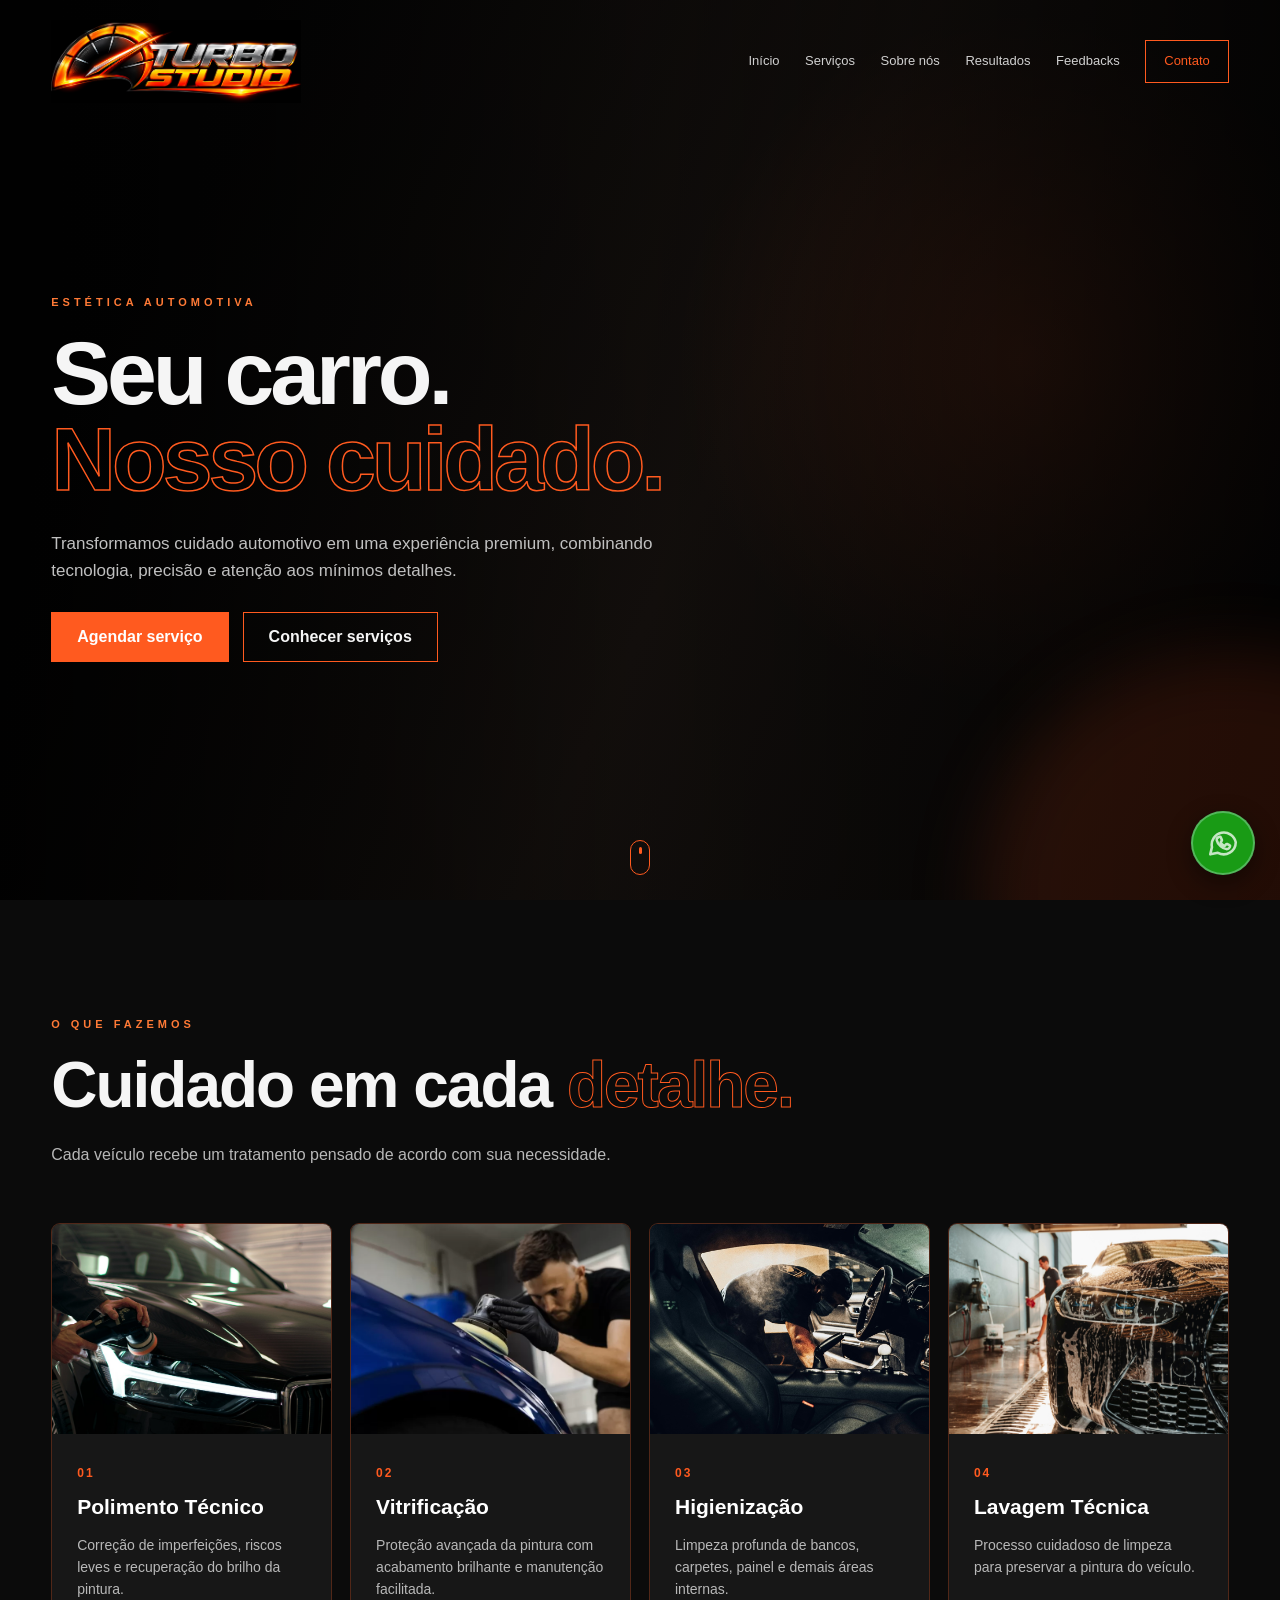
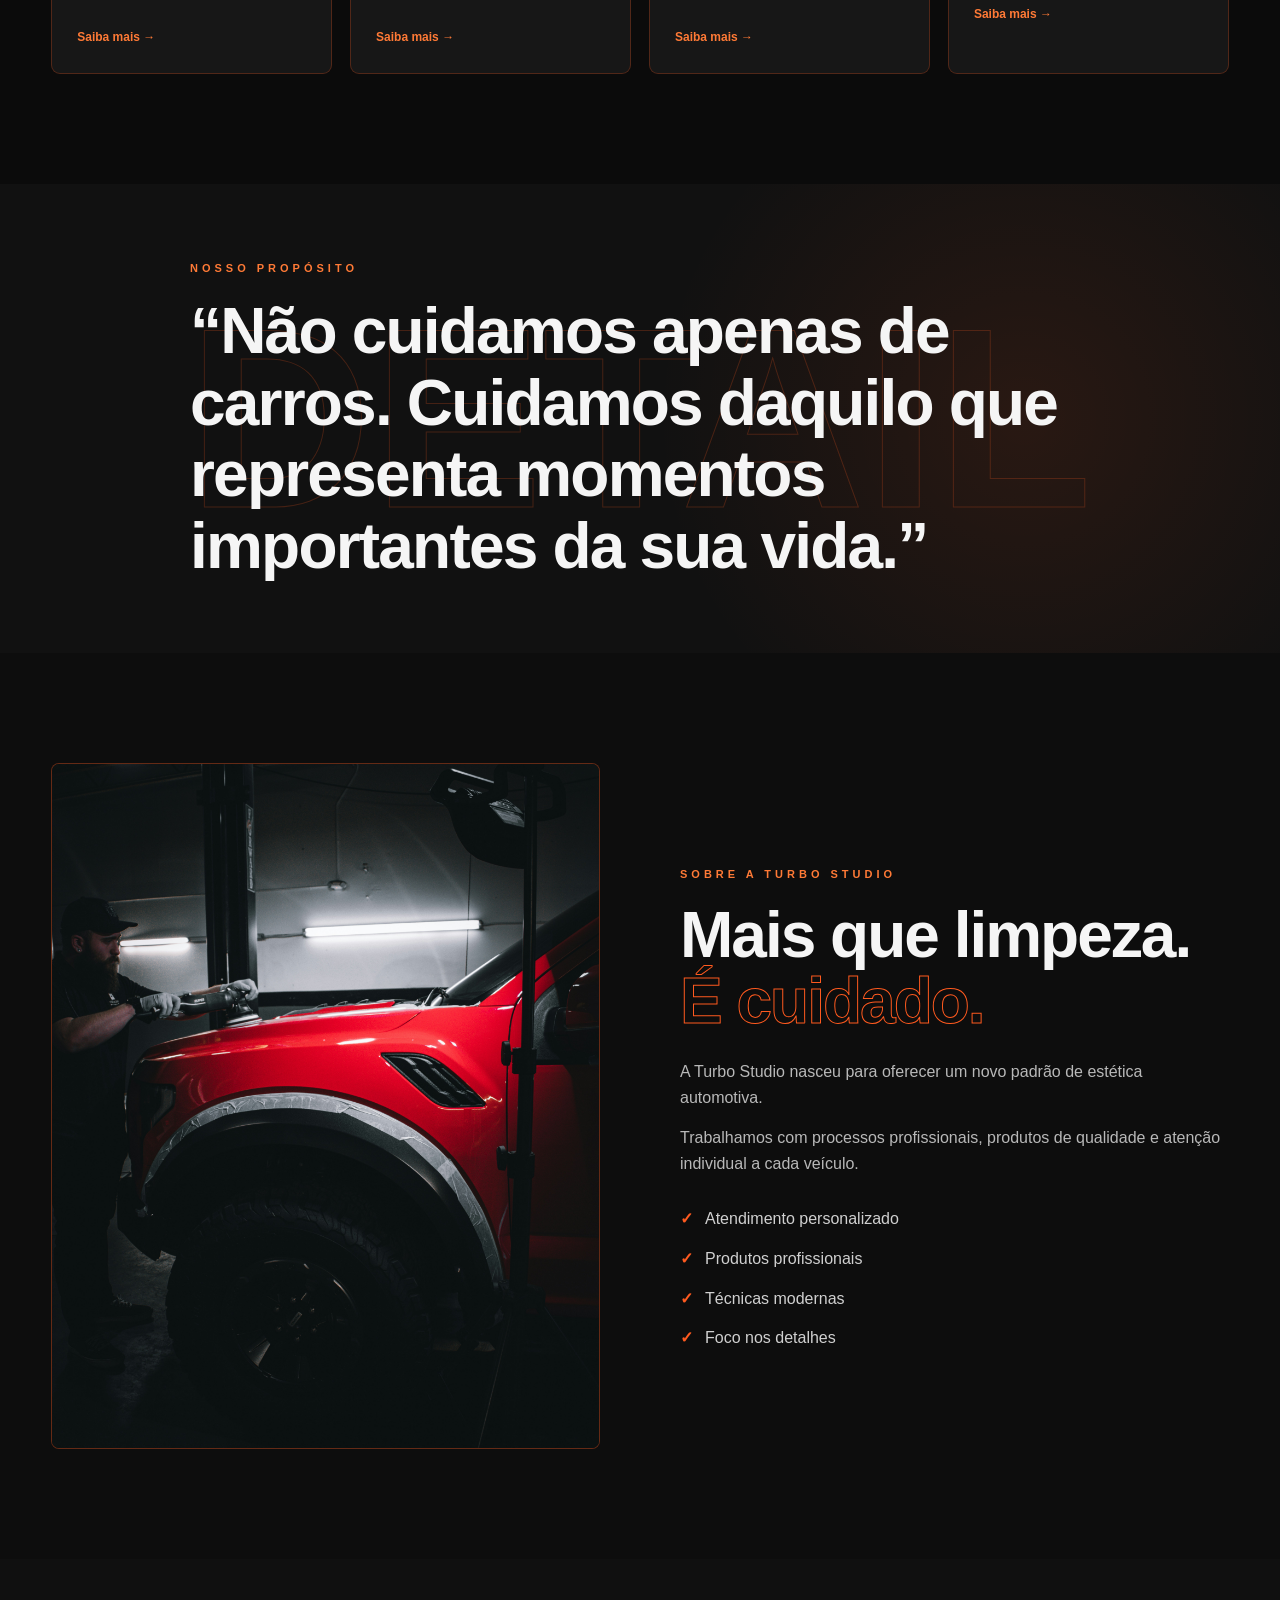
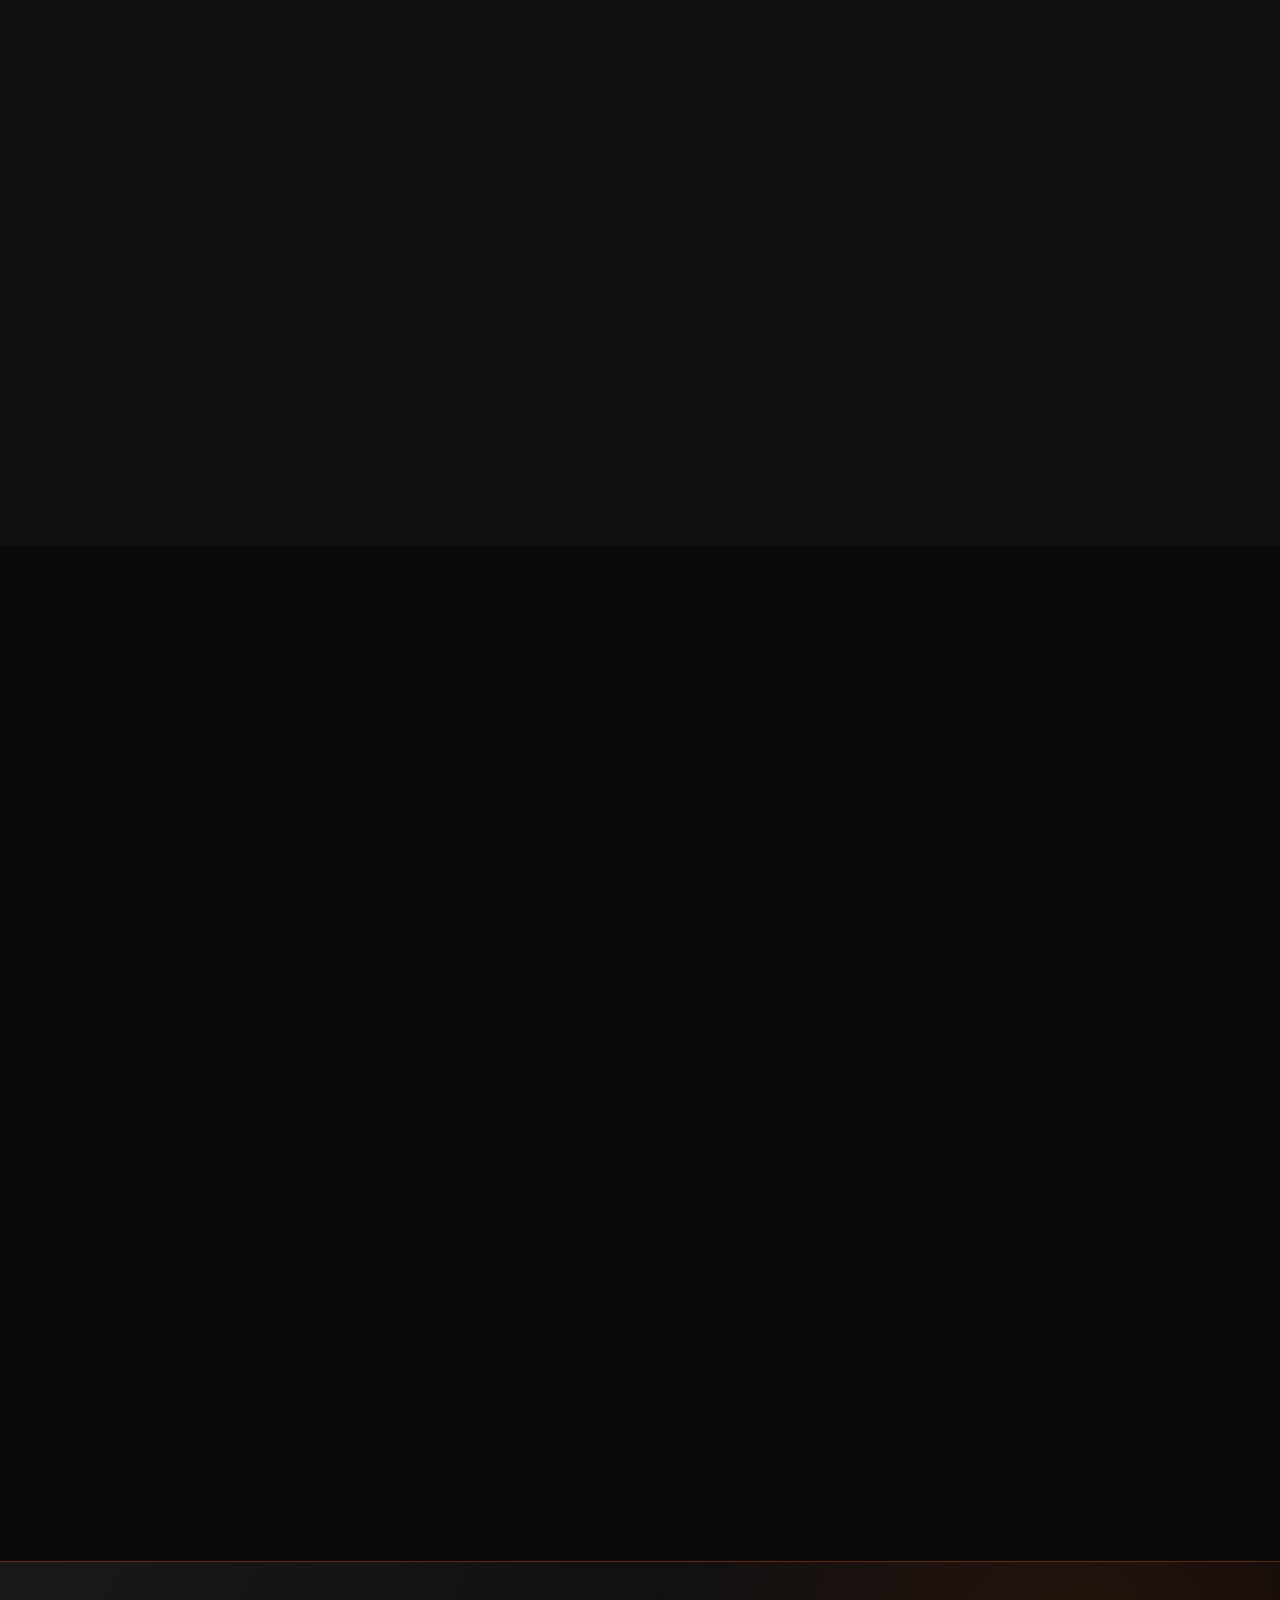
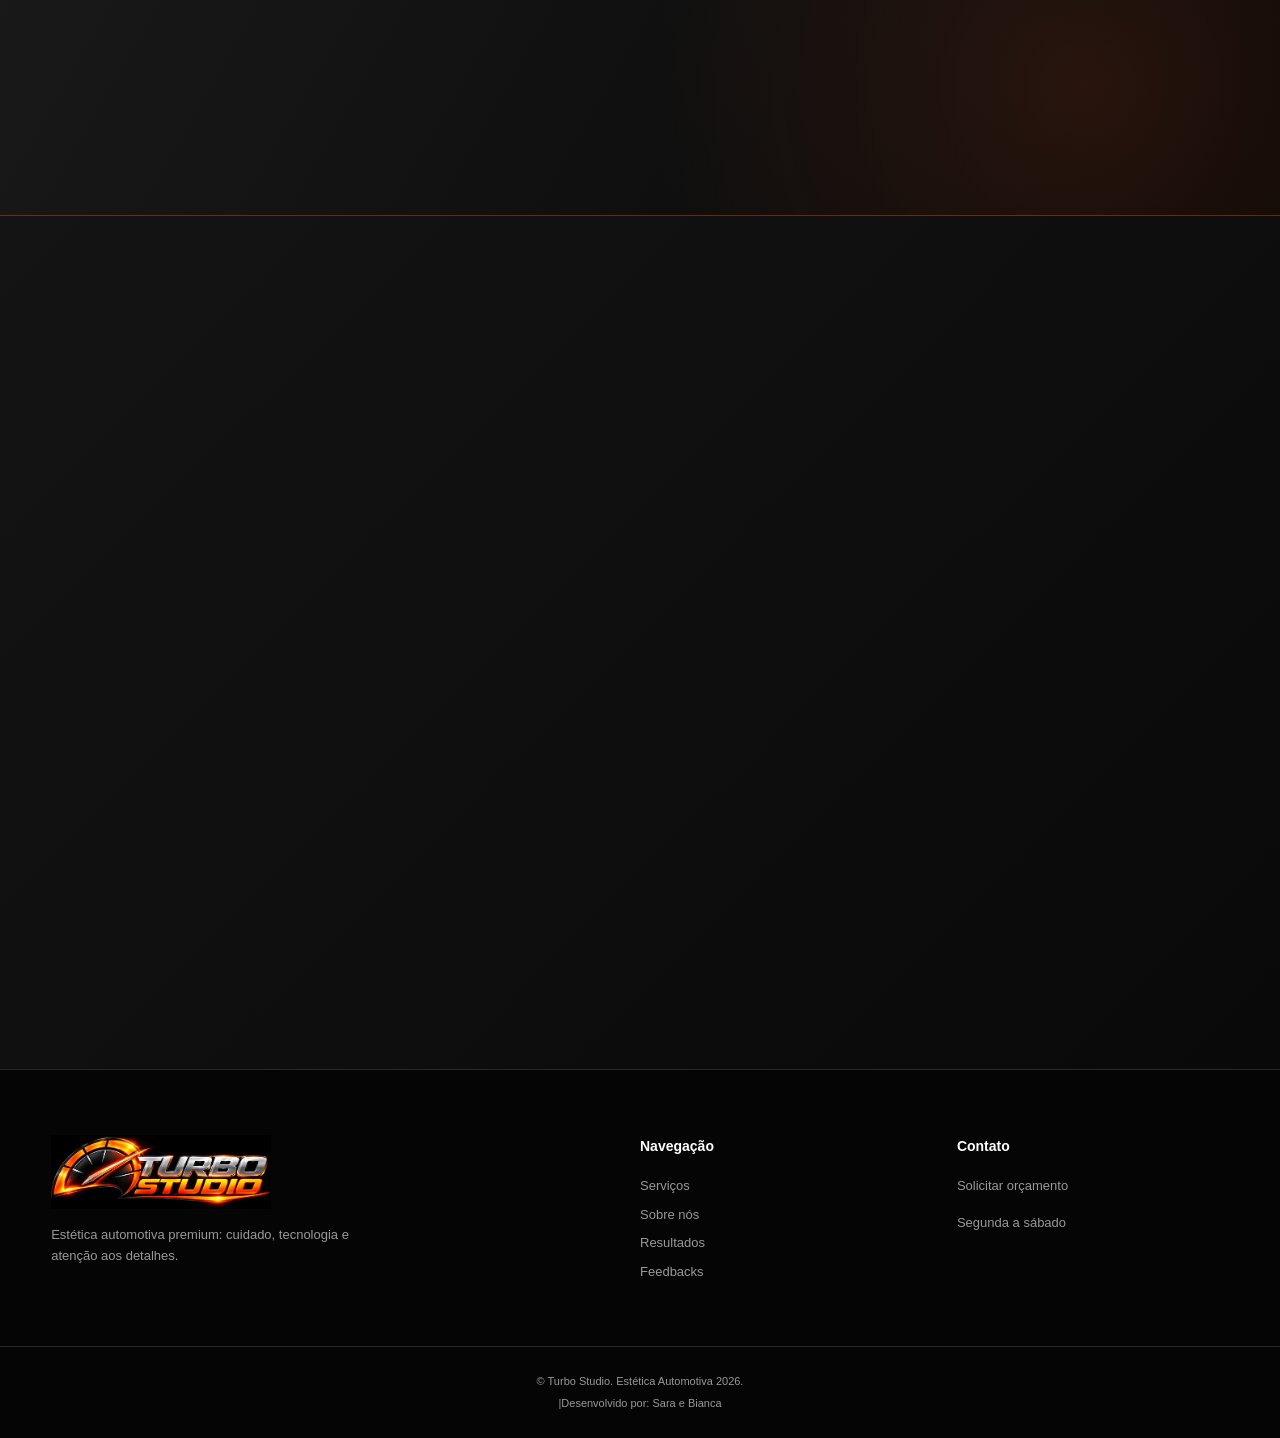
==== index.html @ 4b450a84 "Atualiza arquivo index.html" ====
<!DOCTYPE html>
<html lang="pt-BR">
<head>
  <meta charset="UTF-8">
  <meta name="viewport" content="width=device-width, initial-scale=1">
  <meta name="description" content="Turbo Studio - Estética Automotiva Premium. Cuidamos do seu carro com tecnologia, precisão e excelência.">
  <meta name="theme-color" content="#080808">
  <title>Turbo Studio</title>
  <link rel="stylesheet" href="style.css">
  <link rel="icon" type="image/png" href="imagens/icone-turbo-studio.png.png">
  <script src="script.js" defer></script>
</head>
<body>
  <a class="skip-link" href="#conteudo">Pular para o conteúdo principal</a>
  <header class="header" id="inicio">
    <div class="container nav-container">
      <a class="logo" href="#inicio" aria-label="Turbo Studio - Página inicial">
        <img src="imagens/logo-turbo-studio.png" alt="Turbo Studio - Estética Automotiva">
      </a>
      <button class="menu-toggle" id="menuToggle" type="button" 
      aria-label="Abrir menu" 
      aria-expanded="false" 
      aria-controls="mainNav">☰</button>
      <nav class="nav" id="mainNav" aria-label="Navegação principal">
        <a href="#inicio">Início</a><a href="#servicos">Serviços</a>
        <a href="#sobre">Sobre nós</a>
        <a href="#resultados">Resultados</a>
        <a href="#feedbacks">Feedbacks</a>
        <a href="#contato" class="nav-button">Contato</a>
      </nav>
    </div>
  </header>
  <main id="conteudo">
    <section class="hero" aria-labelledby="hero-title">
      <div class="hero-overlay"></div>
      <div class="container hero-content">
        <div class="hero-text reveal">
          <span class="eyebrow">ESTÉTICA AUTOMOTIVA</span>
          <h1 id="hero-title">Seu carro.<br><span>Nosso cuidado.</span></h1>
          <p>Transformamos cuidado automotivo em uma experiência premium, combinando tecnologia, precisão e atenção aos mínimos detalhes.</p>
          <div class="hero-buttons"><a class="btn btn-primary" href="#contato">Agendar serviço</a>
            <a class="btn btn-outline" href="#servicos">Conhecer serviços</a></div>
        </div>
      </div>
      <div class="scroll-indicator" aria-hidden="true"><span></span></div>
    </section>
    <section class="section" id="servicos" aria-labelledby="services-title">
      <div class="container">
        <div class="section-heading reveal"><span class="eyebrow">O QUE FAZEMOS</span>
            <h2 id="services-title">Cuidado em cada <span>detalhe.</span>
            </h2><p>Cada veículo recebe um tratamento pensado de acordo com sua necessidade.</p></div>
        <div class="services-grid">
          <article class="service-card reveal"><div class="service-image"><img src="imagens/polimento.jpg" alt="Serviço de polimento automotivo" loading="lazy"></div><div class="service-content"><span class="number">01</span><h3>Polimento Técnico</h3><p>Correção de imperfeições, riscos leves e recuperação do brilho da pintura.</p><a href="#contato" data-service="Polimento Técnico">Saiba mais →</a></div></article>
          <article class="service-card reveal"><div class="service-image"><img src="imagens/vitrificação.jpg" alt="Vitrificação da pintura automotiva" loading="lazy"></div><div class="service-content"><span class="number">02</span><h3>Vitrificação</h3><p>Proteção avançada da pintura com acabamento brilhante e manutenção facilitada.</p><a href="#contato" data-service="Vitrificação">Saiba mais →</a></div></article>
          <article class="service-card reveal"><div class="service-image"><img src="imagens/lavagem-externa.jpg" alt="Lavagem externa de veículo" loading="lazy"></div><div class="service-content"><span class="number">03</span><h3>Higienização</h3><p>Limpeza profunda de bancos, carpetes, painel e demais áreas internas.</p><a href="#contato" data-service="Higienização">Saiba mais →</a></div></article>
          <article class="service-card reveal"><div class="service-image"><img src="imagens/lavagem-interna.jpg" alt="Lavagem técnica automotiva" loading="lazy"></div><div class="service-content"><span class="number">04</span><h3>Lavagem Técnica</h3><p>Processo cuidadoso de limpeza para preservar a pintura do veículo.</p><a href="#contato" data-service="Lavagem Técnica">Saiba mais →</a></div></article>
        </div>
      </div>
    </section>
    <section class="quote-section"><div class="quote-background" aria-hidden="true">DETAIL</div>
        <div class="container quote-content reveal"><span class="eyebrow">NOSSO PROPÓSITO</span>
            <blockquote>“Não cuidamos apenas de carros. Cuidamos daquilo que representa momentos importantes da sua vida.”</blockquote></div>
        </section>
    <section class="section about" id="sobre" aria-labelledby="about-title">
      <div class="container about-grid">
        <div class="about-image reveal"><img src="imagens/sobre-nos.jpg" alt="Equipe e estrutura da Turbo Studio" loading="lazy"></div>
        <div class="about-content reveal"><span class="eyebrow">SOBRE A TURBO STUDIO</span>
            <h2 id="about-title">Mais que limpeza.<br><span>É cuidado.</span>
            </h2><p>A Turbo Studio nasceu para oferecer um novo padrão de estética automotiva.</p>
            <p>Trabalhamos com processos profissionais, produtos de qualidade e atenção individual a cada veículo.</p>
          <ul class="check-list"><li><span>✓</span>Atendimento personalizado</li>
            <li><span>✓</span>Produtos profissionais</li>
            <li><span>✓</span>Técnicas modernas</li>
            <li><span>✓</span>Foco nos detalhes</li></ul>
        </div>
      </div>
    </section>
    <section class="section resultados" id="resultados" aria-labelledby="resultados-title">
      <div class="container"><div class="section-heading reveal"><span class="eyebrow">RESULTADOS</span><h2 id="resultados-title">Antes <span>&amp; Depois</span></h2><p>Confira alguns resultados dos nossos serviços de estética automotiva.</p></div>
        <div class="galeria-resultados">
          <article class="resultado-card reveal"><div class="antes-depois"><figure><img src="imagens/motor-antes.jpg" alt="Motor antes da limpeza" loading="lazy"><figcaption>ANTES</figcaption></figure><figure><img src="imagens/motor-depois.jpg" alt="Motor depois da limpeza" loading="lazy">
            <figcaption>DEPOIS</figcaption></figure></div></article>
          <article class="resultado-card reveal"><div class="antes-depois"><figure><img src="imagens/antes-civic.jpg" alt="Veículo antes do serviço" loading="lazy"><figcaption>ANTES</figcaption></figure><figure><img src="imagens/depois-civic.jpg" alt="Veículo depois do serviço" loading="lazy">
            <figcaption>DEPOIS</figcaption></figure></div></article>
          <article class="resultado-card reveal"><div class="antes-depois"><figure><img src="imagens/pneu-antes.jpg" alt="Pneu antes da limpeza" loading="lazy"><figcaption>ANTES</figcaption></figure><figure><img src="imagens/pneu-depois.jpg" alt="Pneu depois da limpeza" loading="lazy">
            <figcaption>DEPOIS</figcaption></figure></div></article>
        </div>
      </div>
    </section>
    <section class="section testimonials" id="feedbacks" aria-labelledby="feedback-title">
      <div class="container"><div class="section-heading reveal"><span class="eyebrow">QUEM JÁ CONHECE</span>
        <h2 id="feedback-title">O que nossos <span>clientes dizem.</span>
    </h2><p>Experiências que mostram nosso cuidado em cada detalhe.</p></div>
        <div class="testimonial-grid">
          <article class="testimonial reveal"><div class="stars" aria-label="5 de 5 estrelas">★★★★★</div><p>“Meu carro parecia outro. O atendimento foi excelente e o resultado ficou muito acima do que eu esperava.”</p>
            <div class="client"><img class="client-photo" src="https://randomuser.me/api/portraits/men/32.jpg" alt="" loading="lazy"><div><strong>Rafael Martins</strong>
            <span>Cliente Turbo Studio</span></div></div></article>
          <article class="testimonial reveal"><div class="stars" aria-label="5 de 5 estrelas">★★★★★</div><p>“Fiz vitrificação e higienização. Desde o primeiro atendimento percebi o cuidado com meu carro.”</p>
            <div class="client"><img class="client-photo" src="https://randomuser.me/api/portraits/women/44.jpg" alt="" loading="lazy"><div><strong>Ana Carolina</strong><span>Cliente Turbo Studio</span></div>
        </div></article>
          <article class="testimonial reveal"><div class="stars" aria-label="5 de 5 estrelas">★★★★★</div><p>“Profissionais, pontuais e extremamente cuidadosos. Já virou meu lugar de confiança.”</p><div class="client"><img class="client-photo" src="https://randomuser.me/api/portraits/men/75.jpg" alt="" loading="lazy"><div><strong>Lucas Gomes</strong>
            <span>Cliente Turbo Studio</span>
        </div></div></article>
          <article class="testimonial reveal"><div class="stars" aria-label="5 de 5 estrelas">★★★★★</div><p>“Meu carro ficou impecável! A pintura ganhou muito mais brilho e o atendimento foi excelente. Recomendo demais!”</p><div class="client"><img class="client-photo" src="https://i.pravatar.cc/100?img=12" alt="" loading="lazy"><div><strong>Gabriel Oliveira</strong>
            <span>Cliente Turbo Studio</span>
        </div></div></article>
          <article class="testimonial reveal"><div class="stars" aria-label="5 de 5 estrelas">★★★★★</div><p>“Fiz a limpeza interna e fiquei impressionada com o resultado. O carro ficou muito cheiroso e com aparência de novo!”</p><div class="client"><img class="client-photo" src="https://i.pravatar.cc/100?img=47" alt="" loading="lazy"><div><strong>Mariana Costa</strong>
            <span>Cliente Turbo Studio</span></div></div></article>
          <article class="testimonial reveal"><div class="stars" aria-label="5 de 5 estrelas">★★★★★</div><p>“Serviço de qualidade, cuidado em cada detalhe e preço justo. Com certeza voltarei para fazer novas manutenções!”</p><div class="client"><img class="client-photo" src="https://i.pravatar.cc/100?img=13" alt="" loading="lazy"><div><strong>Pedro Henrique</strong>
            <span>Cliente Turbo Studio</span>
        </div></div></article>
        </div>
      </div>
    </section>
    <section class="cta"><div class="container cta-content reveal"><div>
        <span class="eyebrow">PRONTO PARA SER O PRÓXIMO?</span>
        <h2>Seu carro merece <span>esse cuidado.</span></h2>
    </div><a href="#contato" class="btn btn-primary">Solicitar orçamento</a></div></section>
    <section class="section contact" id="contato" aria-labelledby="contact-title">
      <div class="container contact-grid">
        <div class="contact-info reveal"><span class="eyebrow">FALE CONOSCO</span>
            <h2 id="contact-title">Vamos cuidar <span>do seu carro?</span>
            </h2><p>Preencha o formulário para solicitar um orçamento.</p>
          <div class="contact-item"><span aria-hidden="true">☎</span><div>
            <strong>Telefone</strong><p>(11) 99999-9999</p></div></div>
          <div class="contact-item"><span aria-hidden="true">✉</span><div>
            <strong>E-mail</strong>
            <p>suporte.turbostudio@gmail.com</p></div></div>
          <div class="contact-item"><span aria-hidden="true">⌖</span><div><strong>Atendimento</strong>
            <p>Segunda a sábado</p></div></div>
        </div>
        <form class="contact-form reveal" id="contactForm">
          <label for="name">Nome</label><input type="text" id="name" name="name" placeholder="Digite seu nome" autocomplete="name" required>
          <label for="email">E-mail</label><input type="email" id="email" name="email" placeholder="seu@email.com" autocomplete="email" required>
          <label for="service">Serviço desejado</label>
          <select id="service" name="service" required>
            <option value="">Selecione um serviço</option>
            <option>Polimento Técnico</option>
            <option>Vitrificação</option>
            <option>Higienização</option>
            <option>Lavagem Técnica</option>
            <option>Outro</option></select>
          <label for="message">Mensagem</label><textarea id="message" name="message" rows="4" placeholder="Conte um pouco sobre o que seu carro precisa..." required></textarea>
          <button class="btn btn-primary submit-btn" type="submit">Preparar solicitação</button>
       <p id="formMessage" role="status" aria-live="polite"></p>
        </form>
      </div>
    </section>
  </main>
  <footer class="footer"><div class="container footer-grid">
    <div><a class="logo footer-logo" href="#inicio">
    <img src="imagens/logo-turbo-studio.png" alt="Turbo Studio">
</a><p>Estética automotiva premium: cuidado, tecnologia e atenção aos detalhes.</p>
</div><div><h3>Navegação</h3><a href="#servicos">Serviços</a>
    <a href="#sobre">Sobre nós</a>
    <a href="#resultados">Resultados</a>
    <a href="#feedbacks">Feedbacks</a></div><div>
        <h3>Contato</h3>
        <a href="#contato">Solicitar orçamento</a>
        <p>Segunda a sábado</p></div>
    </div><div class="footer-bottom">
        <p>© <span id="currentYear">
        </span> Turbo Studio. Estética Automotiva 2026.</p>
    <p>|Desenvolvido por: Sara e Bianca</p>
    </div>
</footer>
  <button class="top-btn" id="topBtn" type="button" aria-label="Voltar ao topo">↑</button>
<!-- BOTÃO FLUTUANTE DO WHATSAPP -->
<a
  class="whatsapp-float"
  href="https://wa.me/5511999999999?text=Ol%C3%A1%21%20Gostaria%20de%20conhecer%20os%20servi%C3%A7os%20da%20Turbo%20Studio."
  target="_blank"
  rel="noopener noreferrer"
  aria-label="Conversar com a Turbo Studio pelo WhatsApp"
>
  <svg
    xmlns="http://www.w3.org/2000/svg"
    viewBox="0 0 24 24"
    width="34"
    height="34"
    fill="none"
    stroke="currentColor"
    stroke-width="1.8"
    stroke-linecap="round"
    stroke-linejoin="round"
    aria-hidden="true"
  >
    <path d="M21 11.5a8.5 8.5 0 0 1-12.6 7.4L3 20l1.2-5.1A8.5 8.5 0 1 1 21 11.5Z"/>
    <path d="M8.5 8.2c.3-.6.6-.6 1-.6h.4c.2 0 .4.1.5.4l.8 1.8c.1.3.1.5-.1.7l-.6.7c-.2.2-.2.4 0 .7.5.9 1.3 1.6 2.2 2 .3.2.5.1.7-.1l.8-.9c.2-.2.4-.3.7-.2l1.7.8c.3.1.4.3.4.5 0 .4-.2 1.2-.7 1.6-.5.5-1.2.8-2 .7-1.1-.1-2.5-.7-3.9-1.9-1.6-1.4-2.6-3.1-2.8-4.3-.2-.9.1-1.6.5-1.9Z"/>
  </svg>
  <span class="whatsapp-tooltip">
    Fale com a Turbo Studio
  </span>
</a>
</body>
</html>
---- style.css ----
/* =========================================================
   TURBO STUDIO — CSS COMPLETO
   Visual premium automotivo: preto, grafite e laranja
   Compatível com o index.html enviado
========================================================= */

:root {
    --turbo-orange: #FF5A1F;
    --turbo-orange-light: #FF7A36;
    --turbo-orange-dark: #D9430B;
    --turbo-black: #080808;
    --turbo-bg: #101010;
    --turbo-card: #171717;
    --turbo-card-light: #202020;
    --turbo-white: #F5F5F5;
    --turbo-gray: #B8B8B8;
    --turbo-border: rgba(255, 90, 31, .35);
    --turbo-glow: 0 0 24px rgba(255, 90, 31, .18);
}

/* RESET E BASE */
* {
    margin: 0;
    padding: 0;
    box-sizing: border-box;
}
html {
    scroll-behavior: smooth;
    scroll-padding-top: 90px;
}
body {
    font-family: Inter, Arial, Helvetica, sans-serif;
    background: var(--turbo-black);
    color: var(--turbo-white);
    line-height: 1.6;
    overflow-x: hidden;
}
body.large-text { font-size: 18px; }
a { color: inherit; text-decoration: none; }
img { max-width: 100%; }
button, input, select, textarea { font: inherit; }
button { cursor: pointer; }
::selection { background: var(--turbo-orange); color: #fff; }
:focus-visible {
    outline: 3px solid var(--turbo-orange-light);
    outline-offset: 4px;
}

/* ACESSIBILIDADE */
.skip-link {
    position: fixed;
    top: -100px;
    left: 20px;
    z-index: 9999;
    padding: 12px 20px;
    color: #fff;
    background: var(--turbo-orange);
    border-radius: 4px;
}
.skip-link:focus { top: 20px; }
.accessibility-bar {
    position: fixed;
    top: 8px;
    right: 8px;
    z-index: 9998;
    display: flex;
    gap: 5px;
    padding: 5px;
}
.accessibility-bar button {
    padding: 6px 10px;
    color: #fff;
    background: #151515;
    border: 1px solid var(--turbo-border);
    border-radius: 4px;
    font-size: 12px;
    transition: .3s ease;
}
.accessibility-bar button:hover,
.accessibility-bar button:focus {
    background: var(--turbo-orange);
    border-color: var(--turbo-orange);
}
body.high-contrast {
    background: #000;
    color: #fff;
}
body.high-contrast * { border-color: #fff !important; }
body.high-contrast .service-card,
body.high-contrast .testimonial,
body.high-contrast .contact-form {
    background: #000;
    color: #fff;
}
body.high-contrast .btn-primary {
    background: #fff;
    color: #000;
    border-color: #fff;
}
body.high-contrast .hero h1 span,
body.high-contrast .section-heading h2 span,
body.high-contrast .about-content h2 span,
body.high-contrast .cta h2 span,
body.high-contrast .contact-info h2 span {
    color: #fff;
    -webkit-text-stroke: 1px #fff;
}

/* ESTRUTURA GERAL */
.container {
    width: min(1180px, 92%);
    margin-inline: auto;
}
.section { padding: 110px 0; }
.eyebrow {
    display: inline-block;
    margin-bottom: 18px;
    color: var(--turbo-orange-light);
    font-size: 11px;
    font-weight: 800;
    letter-spacing: 4px;
    text-transform: uppercase;
}
.section-heading {
    max-width: 760px;
    margin-bottom: 55px;
}
.section-heading h2,
.about-content h2,
.contact-info h2 {
    margin-bottom: 24px;
    color: var(--turbo-white);
    font-size: clamp(2.35rem, 5vw, 4.8rem);
    line-height: 1.04;
    letter-spacing: -2px;
}
.section-heading h2 span,
.about-content h2 span,
.cta h2 span,
.contact-info h2 span {
    color: transparent;
    -webkit-text-stroke: 1px var(--turbo-orange);
}
.section-heading p,
.contact-info > p,
.about-content > p {
    color: var(--turbo-gray);
}
.about-content > p { margin-bottom: 15px; }

/* CABEÇALHO E LOGO */
.header {
    position: absolute;
    top: 0;
    left: 0;
    z-index: 100;
    width: 100%;
    padding: 24px 0;
}
.nav-container {
    display: flex;
    align-items: center;
    justify-content: space-between;
    gap: 30px;
}
.logo {
    display: flex;
    align-items: center;
    justify-content: flex-start;
    flex: 0 1 250px;
    width: 250px;
    min-width: 0;
    height: 75px;
    overflow: visible;
}
.logo img {
    display: block;
    width: 100%;
    max-width: 250px;
    height: auto;
    object-fit: contain;
}
.nav {
    display: flex;
    align-items: center;
    justify-content: flex-end;
    gap: clamp(14px, 2vw, 28px);
}
.nav a {
    color: #D0D0D0;
    font-size: 13px;
    white-space: nowrap;
    transition: color .3s ease, background .3s ease;
}
.nav a:hover,
.nav a:focus { color: var(--turbo-orange-light); }
.nav .nav-button {
    padding: 10px 18px;
    color: var(--turbo-orange) !important;
    border: 1px solid var(--turbo-orange);
}
.nav .nav-button:hover,
.nav .nav-button:focus {
    color: #fff !important;
    background: var(--turbo-orange);
    box-shadow: var(--turbo-glow);
}
.menu-toggle {
    display: none;
    color: var(--turbo-orange);
    background: transparent;
    border: 0;
    font-size: 30px;
    line-height: 1;
}

/* HERO / TELA INICIAL */
.hero {
    position: relative;
    display: flex;
    align-items: center;
    min-height: 100vh;
    padding: 140px 0 90px;
    overflow: hidden;
    background:
        radial-gradient(circle at 80% 40%, rgba(255, 90, 31, .15), transparent 30%),
        linear-gradient(115deg, #050505 15%, #17120F 55%, #080808 100%);
}
.hero::after {
    position: absolute;
    right: -200px;
    bottom: -250px;
    width: 500px;
    height: 500px;
    border-radius: 50%;
    background: rgba(255, 90, 31, .13);
    filter: blur(35px);
    content: "";
    pointer-events: none;
}
.hero-overlay {
    position: absolute;
    inset: 0;
    background: linear-gradient(90deg, rgba(0,0,0,.86), rgba(0,0,0,.22), rgba(0,0,0,.72));
    pointer-events: none;
}
.hero-content {
    position: relative;
    z-index: 2;
    display: grid;
    grid-template-columns: minmax(0, 1.3fr) minmax(280px, .7fr);
    align-items: center;
    gap: clamp(35px, 6vw, 75px);
}
.hero-text { min-width: 0; }
.hero h1 {
    max-width: 850px;
    font-size: clamp(3.2rem, 7vw, 6.8rem);
    line-height: .96;
    letter-spacing: -4px;
}
.hero h1 span {
    color: transparent;
    -webkit-text-stroke: 1.5px var(--turbo-orange);
}
.hero p {
    max-width: 620px;
    margin: 28px 0;
    color: #C0C0C0;
    font-size: 17px;
}
.hero-buttons {
    display: flex;
    flex-wrap: wrap;
    gap: 14px;
}
.btn {
    display: inline-flex;
    align-items: center;
    justify-content: center;
    min-height: 50px;
    padding: 0 25px;
    color: #fff;
    border: 1px solid var(--turbo-orange);
    font-weight: 700;
    text-align: center;
    transition: transform .3s ease, background .3s ease, color .3s ease, box-shadow .3s ease;
}
.btn:hover,
.btn:focus { transform: translateY(-3px); }
.btn-primary {
    color: #fff;
    background: var(--turbo-orange);
}
.btn-primary:hover,
.btn-primary:focus {
    color: #fff;
    background: var(--turbo-orange-light);
    border-color: var(--turbo-orange-light);
    box-shadow: 0 0 25px rgba(255, 90, 31, .3);
}
.btn-outline {
    color: var(--turbo-white);
    background: transparent;
}
.btn-outline:hover,
.btn-outline:focus {
    color: #fff;
    background: var(--turbo-orange);
    box-shadow: var(--turbo-glow);
}
.hero-card {
    display: flex;
    flex-direction: column;
    justify-content: flex-end;
    min-height: 330px;
    padding: 38px;
    border: 1px solid var(--turbo-border);
    background: linear-gradient(145deg, rgba(255,90,31,.12), rgba(20,20,20,.8));
    box-shadow: inset 0 0 35px rgba(255,90,31,.025);
    backdrop-filter: blur(15px);
    animation: floating 5s ease-in-out infinite;
}
.hero-card > span {
    color: var(--turbo-orange-light);
    font-size: 11px;
    font-weight: 800;
    letter-spacing: 3px;
}
.hero-card strong {
    margin-top: 10px;
    color: #fff;
    font-size: clamp(2.5rem, 4vw, 3.2rem);
    line-height: 1;
}
.hero-card strong small {
    display: block;
    margin-top: 10px;
    color: var(--turbo-orange-light);
    font-size: 14px;
    letter-spacing: 5px;
}
.hero-card-line {
    width: 70px;
    height: 2px;
    margin: 25px 0;
    background: var(--turbo-orange);
    box-shadow: 0 0 12px rgba(255,90,31,.5);
}
.hero-card p { margin: 0; color: #C0C0C0; }
.scroll-indicator {
    position: absolute;
    bottom: 25px;
    left: 50%;
    width: 20px;
    height: 35px;
    border: 1px solid var(--turbo-orange);
    border-radius: 20px;
    transform: translateX(-50%);
}
.scroll-indicator span {
    display: block;
    width: 3px;
    height: 7px;
    margin: 6px auto;
    background: var(--turbo-orange);
    border-radius: 3px;
    animation: scroll 1.5s infinite;
}

/* ANIMAÇÕES E ENTRADA */
@keyframes floating {
    0%, 100% { transform: translateY(0); }
    50% { transform: translateY(-12px); }
}
@keyframes reveal {
    from { opacity: 0; transform: translateY(28px); }
    to { opacity: 1; transform: translateY(0); }
}
@keyframes scroll {
    from { transform: translateY(0); opacity: 1; }
    to { transform: translateY(12px); opacity: 0; }
}
.reveal { opacity: 0; transform: translateY(28px); }
.reveal.active { animation: reveal .75s ease forwards; }

/* MARCAS (caso exista no HTML) */
.brands {
    padding: 30px 0;
    background: #101010;
    border-top: 1px solid #292929;
    border-bottom: 1px solid #292929;
}
.brands p {
    margin-bottom: 20px;
    color: var(--turbo-orange-light);
    font-size: 10px;
    letter-spacing: 3px;
    text-align: center;
}
.brand-list {
    display: flex;
    flex-wrap: wrap;
    justify-content: space-between;
    gap: 20px;
}
.brand-list span {
    color: #B5B5B5;
    font-weight: 800;
    letter-spacing: 2px;
}

/* SERVIÇOS */
#servicos { background: #0B0B0B; }
.services-grid {
    display: grid;
    grid-template-columns: repeat(4, minmax(0, 1fr));
    gap: 18px;
}
.service-card {
    position: relative;
    min-width: 0;
    padding: 0;
    overflow: hidden;
    background: var(--turbo-card);
    border: 1px solid rgba(255,90,31,.25);
    border-radius: 9px;
    transition: transform .35s ease, border-color .35s ease, box-shadow .35s ease;
}
.service-card:hover {
    transform: translateY(-8px);
    border-color: var(--turbo-orange);
    box-shadow: 0 15px 35px rgba(0,0,0,.25);
}
.service-image {
    height: 210px;
    overflow: hidden;
    background: #111;
}
.service-image img {
    display: block;
    width: 100%;
    height: 100%;
    object-fit: cover;
    transition: transform .5s ease;
}
.service-card:hover .service-image img { transform: scale(1.06); }
.service-content { padding: 25px; }
.service-content .number {
    color: var(--turbo-orange);
    font-size: 12px;
    font-weight: 800;
    letter-spacing: 2px;
}
.service-card h3 {
    margin: 10px 0 14px;
    color: #fff;
    font-size: 21px;
    line-height: 1.2;
}
.service-card p {
    margin-bottom: 22px;
    color: #B8B8B8;
    font-size: 14px;
}
.service-card a {
    color: var(--turbo-orange-light);
    font-size: 12px;
    font-weight: 800;
}
.service-card a:hover { color: #fff; }

/* FRASE DE IMPACTO */
.quote-section {
    position: relative;
    display: flex;
    align-items: center;
    min-height: 440px;
    overflow: hidden;
    color: var(--turbo-white);
    background:
        radial-gradient(circle at 80% 50%, rgba(255,90,31,.10), transparent 35%),
        #111;
}
.quote-background {
    position: absolute;
    left: 50%;
    color: transparent;
    font-size: clamp(7rem, 20vw, 18rem);
    font-weight: 900;
    line-height: 1;
    white-space: nowrap;
    -webkit-text-stroke: 1px rgba(255,90,31,.22);
    transform: translateX(-50%);
    pointer-events: none;
}
.quote-content {
    position: relative;
    z-index: 2;
    max-width: 900px;
    padding-block: 70px;
}
.quote-content .eyebrow { color: var(--turbo-orange-light); }
blockquote {
    color: #F5F5F5;
    font-size: clamp(2rem, 5vw, 4.3rem);
    font-weight: 750;
    line-height: 1.12;
    letter-spacing: -1.8px;
}

/* SOBRE */
.about { background: #0D0D0D; }
.about-grid {
    display: grid;
    grid-template-columns: minmax(0, 1fr) minmax(0, 1fr);
    align-items: center;
    gap: clamp(35px, 7vw, 80px);
}
.about-image {
    position: relative;
    width: 100%;
    aspect-ratio: 4 / 5;
    min-width: 0;
    overflow: hidden;
    display: flex;
    align-items: center;
    justify-content: center;
    background: #111;
    border: 1px solid var(--turbo-border);
    border-radius: 8px;
}
.about-image img {
    display: block;
    width: 100%;
    height: 100%;
    object-fit: cover;
    object-position: center;
}
.check-list {
    display: grid;
    gap: 14px;
    margin-top: 30px;
    list-style: none;
}
.check-list li {
    display: flex;
    gap: 12px;
    color: #D0D0D0;
}
.check-list span {
    color: var(--turbo-orange);
    font-weight: 900;
}

/* RESULTADOS: GALERIA ANTES E DEPOIS */
.resultados { background: #101010; }
.galeria-resultados {
    display: grid;
    grid-template-columns: repeat(3, minmax(0, 1fr));
    gap: 20px;
}
.resultado-card {
    min-width: 0;
    padding: 12px;
    background: #181818;
    border: 1px solid rgba(255,90,31,.3);
    border-radius: 10px;
    transition: border-color .3s ease, transform .3s ease;
}
.resultado-card:hover {
    transform: translateY(-5px);
    border-color: var(--turbo-orange);
}
.antes-depois {
    display: grid;
    grid-template-columns: repeat(2, minmax(0, 1fr));
    gap: 10px;
}
.antes-depois figure {
    position: relative;
    min-width: 0;
    overflow: hidden;
    border-radius: 6px;
    background: #0C0C0C;
}
.antes-depois img {
    display: block;
    width: 100%;
    aspect-ratio: 4 / 3;
    object-fit: cover;
}
.antes-depois figcaption {
    position: absolute;
    bottom: 8px;
    left: 8px;
    padding: 5px 9px;
    color: #fff;
    background: var(--turbo-orange);
    border-radius: 3px;
    font-size: 10px;
    font-weight: 900;
    letter-spacing: 1px;
}

/* FEEDBACKS */
.testimonials { background: #0A0A0A; }
.testimonial-grid {
    display: grid;
    grid-template-columns: repeat(3, minmax(0, 1fr));
    gap: 20px;
}
.testimonial {
    min-width: 0;
    padding: 30px;
    background: linear-gradient(145deg, #1A1A1A, #101010);
    border: 1px solid #303030;
    border-radius: 9px;
    transition: transform .35s ease, border-color .35s ease, box-shadow .35s ease;
}
.testimonial:hover {
    transform: translateY(-7px);
    border-color: var(--turbo-orange);
    box-shadow: 0 12px 30px rgba(255,90,31,.09);
}
.stars {
    margin-bottom: 20px;
    color: var(--turbo-orange);
    letter-spacing: 4px;
}
.testimonial > p {
    margin-bottom: 25px;
    color: #C0C0C0;
    font-size: 14px;
}
.client {
    display: flex;
    align-items: center;
    gap: 12px;
}
.client-photo,
.avatar {
    display: block;
    flex-shrink: 0;
    width: 48px;
    height: 48px;
    object-fit: cover;
    border: 2px solid #393939;
    border-radius: 50%;
    background: #222;
    transition: filter .3s ease, border-color .3s ease, transform .3s ease;
}
.testimonial:hover .client-photo {
    filter: grayscale(0%);
    border-color: var(--turbo-orange);
    transform: scale(1.04);
}
.client strong,
.client span { display: block; }
.client strong { color: #fff; font-size: 13px; }
.client span { color: #AAA; font-size: 11px; }

/* CHAMADA PARA AGENDAMENTO */
.cta {
    padding: 78px 0;
    background:
        radial-gradient(circle at 85% 50%, rgba(255,90,31,.12), transparent 40%),
        linear-gradient(120deg, #191919, #070707);
    border-top: 1px solid var(--turbo-border);
    border-bottom: 1px solid var(--turbo-border);
}
.cta-content {
    display: flex;
    align-items: center;
    justify-content: space-between;
    gap: 30px;
}
.cta h2 {
    color: #fff;
    font-size: clamp(2rem, 4vw, 4rem);
    line-height: 1.08;
    letter-spacing: -1.5px;
}

/* CONTATO */
.contact {
    color: #fff;
    background: linear-gradient(135deg, #141414, #090909);
}
.contact-grid {
    display: grid;
    grid-template-columns: minmax(0, .8fr) minmax(0, 1.2fr);
    align-items: start;
    gap: clamp(35px, 7vw, 80px);
}
.contact-info .eyebrow { color: var(--turbo-orange-light); }
.contact-item {
    display: flex;
    align-items: center;
    gap: 18px;
    margin-top: 24px;
}
.contact-item > span {
    display: grid;
    flex-shrink: 0;
    place-items: center;
    width: 46px;
    height: 46px;
    color: var(--turbo-orange);
    background: #181818;
    border: 1px solid var(--turbo-border);
    border-radius: 5px;
    transition: .3s ease;
}
.contact-item:hover > span {
    color: #fff;
    background: var(--turbo-orange);
}
.contact-item strong { color: #fff; }
.contact-item p { color: #BDBDBD; overflow-wrap: anywhere; }
.contact-form {
    display: grid;
    gap: 10px;
    padding: clamp(22px, 4vw, 40px);
    background: #171717;
    border: 1px solid #353535;
    border-radius: 12px;
    box-shadow: 0 15px 40px rgba(0,0,0,.25);
}
.contact-form label {
    margin-top: 8px;
    color: #F2F2F2;
    font-size: 13px;
    font-weight: 700;
}
.contact-form input,
.contact-form select,
.contact-form textarea {
    width: 100%;
    min-width: 0;
    padding: 13px 14px;
    color: #fff;
    background: #0C0C0C;
    border: 1px solid #393939;
    border-radius: 5px;
    outline: none;
}
.contact-form textarea { resize: vertical; }
.contact-form input::placeholder,
.contact-form textarea::placeholder { color: #888; }
.contact-form input:focus,
.contact-form select:focus,
.contact-form textarea:focus {
    border-color: var(--turbo-orange);
    box-shadow: 0 0 0 3px rgba(255,90,31,.15);
}
.contact-form select option { color: #fff; background: #171717; }
.contact-form .submit-btn { margin-top: 12px; }
.form-message {
    min-height: 25px;
    color: var(--turbo-orange-light);
    font-size: 12px;
    font-weight: 600;
}

/* RODAPÉ */
.footer {
    padding-top: 65px;
    background: #050505;
    border-top: 1px solid #292929;
}
.footer-grid {
    display: grid;
    grid-template-columns: 2fr 1fr 1fr;
    gap: 45px;
    padding-bottom: 55px;
}
.footer-logo { display: flex; width: 220px; height: auto; }
.footer-logo img { width: 100%; max-width: 220px; }
.footer p {
    max-width: 320px;
    margin-top: 16px;
    color: #999;
    font-size: 13px;
}
.footer h3 {
    margin-bottom: 18px;
    color: #fff;
    font-size: 14px;
}
.footer-grid > div > a:not(.logo) {
    display: block;
    margin: 8px 0;
    color: #999;
    font-size: 13px;
    transition: color .3s ease;
}
.footer-grid > div > a:not(.logo):hover { color: var(--turbo-orange); }
.footer-bottom {
    padding: 22px 15px;
    border-top: 1px solid #292929;
    text-align: center;
}
.footer-bottom p {
    max-width: none;
    margin: 4px auto;
    font-size: 11px;
}

/* BOTÃO VOLTAR AO TOPO */
.top-btn {
    position: fixed;
    right: 20px;
    bottom: 20px;
    z-index: 90;
    width: 45px;
    height: 45px;
    color: var(--turbo-orange);
    background: #151515;
    border: 1px solid var(--turbo-orange);
    border-radius: 5px;
    opacity: 0;
    pointer-events: none;
    transition: .3s ease;
}
.top-btn.show {
    opacity: 1;
    pointer-events: auto;
}
.top-btn:hover {
    color: #fff;
    background: var(--turbo-orange);
    box-shadow: var(--turbo-glow);
}
/* TABLETS E NOTEBOOKS MENORES */
@media (max-width: 1050px) {
    .nav { gap: 14px; }
    .nav a { font-size: 12px; }
    .logo { flex-basis: 210px; width: 210px; }
    .logo img { max-width: 210px; }
    .hero-content { gap: 35px; }
    .hero-card { padding: 28px; }
    .services-grid { grid-template-columns: repeat(2, minmax(0, 1fr)); }
    .testimonial-grid { grid-template-columns: repeat(2, minmax(0, 1fr)); }
}
@media (max-width: 800px) {
    .header { padding: 20px 0; }
    .nav-container { gap: 15px; }
    .menu-toggle { display: block; }
    .nav {
        position: absolute;
        top: calc(100% - 2px);
        left: 4%;
        display: none;
        flex-direction: column;
        align-items: stretch;
        gap: 4px;
        width: 92%;
        padding: 18px;
        background: #111;
        border: 1px solid var(--turbo-border);
        border-radius: 8px;
        box-shadow: 0 15px 35px rgba(0,0,0,.4);
    }
    .nav.open { display: flex; }
    .nav a { padding: 11px 12px; font-size: 14px; }
    .nav .nav-button { text-align: center; }
    .hero { min-height: 850px; padding-top: 150px; }
    .hero-content { grid-template-columns: 1fr; }
    .hero-card { display: none; }
    .hero h1 { font-size: clamp(3rem, 10vw, 5.5rem); letter-spacing: -2px; }
    .about-grid,
    .contact-grid { grid-template-columns: 1fr; }
    .about-image { max-height: 560px; aspect-ratio: 5 / 4; }
    .galeria-resultados { grid-template-columns: repeat(2, minmax(0, 1fr)); }
    .footer-grid { grid-template-columns: 1.5fr 1fr; }
}
@media (max-width: 600px) {
    html { scroll-padding-top: 70px; }
    .container { width: min(100% - 34px, 1180px); }
    .section { padding: 76px 0; }
    .header { padding: 16px 0; }
    .logo { flex: 0 1 190px; width: 190px; height: 58px; }
    .logo img { width: 100%; max-width: 190px; max-height: 58px; object-fit: contain; }
    .nav { top: calc(100% + 4px); }
    .hero {
        min-height: 760px;
        padding: 125px 0 80px;
    }
    .hero h1 { font-size: clamp(2.7rem, 12vw, 4.2rem); letter-spacing: -1.8px; }
    .hero p { margin: 23px 0; font-size: 15px; }
    .hero-buttons { align-items: stretch; flex-direction: column; max-width: 320px; }
    .btn { width: 100%; padding-inline: 16px; }
    .scroll-indicator { bottom: 20px; }
    .section-heading { margin-bottom: 35px; }
    .section-heading h2,
    .about-content h2,
    .contact-info h2 { font-size: clamp(2.25rem, 10vw, 3.3rem); letter-spacing: -1px; }
    .services-grid,
    .testimonial-grid,
    .galeria-resultados { grid-template-columns: 1fr; }
    .service-image { height: 225px; }
    .service-content { padding: 22px; }
    .quote-section { min-height: 380px; }
    .quote-background { font-size: 7rem; }
    blockquote { font-size: clamp(1.9rem, 8vw, 3rem); letter-spacing: -1px; }
    .about-image { aspect-ratio: 4 / 3; }
    .cta { padding: 60px 0; }
    .cta-content { align-items: flex-start; flex-direction: column; }
    .contact-form { padding: 22px; }
    .footer { padding-top: 50px; }
    .footer-grid { grid-template-columns: 1fr; gap: 28px; padding-bottom: 38px; }
    .footer-logo { width: 190px; }
    .whatsapp-float { right: 16px; bottom: 76px; width: 52px; height: 52px; }
    .top-btn { right: 18px; bottom: 138px; }
    .accessibility-bar {
        top: auto;
        right: 0;
        bottom: 0;
        left: 0;
        justify-content: center;
        width: 100%;
        background: #080808;
        border-top: 1px solid #333;
    }
}
@media (max-width: 380px) {
    .logo { flex-basis: 155px; width: 155px; }
    .hero h1 { font-size: 2.55rem; }
    .hero-buttons { max-width: none; }
    .service-content { padding: 18px; }
    .testimonial { padding: 22px; }
}
/* REDUÇÃO DE MOVIMENTO */
@media (prefers-reduced-motion: reduce) {
    html { scroll-behavior: auto; }
    *,
    *::before,
    *::after {
        animation-duration: .01ms !important;
        animation-iteration-count: 1 !important;
        transition-duration: .01ms !important;
        scroll-behavior: auto !important;
    }
}

/* WHATSAPP PREMIUM — TURBO STUDIO */

.whatsapp-float {
    position: fixed;
    right: 25px;
    bottom: 25px;
    z-index: 9999;

    width: 64px;
    height: 64px;
    border-radius: 50%;

    display: flex;
    align-items: center;
    justify-content: center;

    /* Verde mais fechado e sofisticado */
    background: #199b15;
    color: #D0F0E5;

    /* Borda verde suave, sem branco forte */
    border: 2px solid rgba(190, 235, 220, 0.35);
    box-shadow:
        0 0 0 0 rgba(15, 196, 24, 0.945),
        0 8px 25px rgba(0, 0, 0, 0.45);

    text-decoration: none;
    animation: whatsapp-pulse 2s infinite;
    transition:
        transform 0.3s ease,
        background 0.3s ease,
        box-shadow 0.3s ease;
}
/* Ícone interno menos branco */
.whatsapp-float svg {
    width: 34px;
    height: 34px;
    flex-shrink: 0;
    color: #fefffeda;
    opacity: 0.88;
}
/* Efeito ao passar o mouse */
.whatsapp-float:hover {
    background: #117D63;
    transform: scale(1.08);
    animation-play-state: paused;

    box-shadow:
        0 0 22px rgba(21, 155, 120, 0.4),
        0 10px 30px rgba(0, 0, 0, 0.5);
}
/* Mantém a pulsação */
@keyframes whatsapp-pulse {
    0% {
        box-shadow:
            0 0 0 0 rgba(21, 155, 120, 0.4),
            0 8px 25px rgba(0, 0, 0, 0.45);
    }
    70% {
        box-shadow:
            0 0 0 14px rgba(21, 155, 120, 0),
            0 8px 25px rgba(0, 0, 0, 0.45);
    }
    100% {
        box-shadow:
            0 0 0 0 rgba(21, 155, 120, 0),
            0 8px 25px rgba(0, 0, 0, 0.45);
    }
}
.whatsapp-float svg {
    width: 34px;
    height: 34px;
    flex-shrink: 0;
}
.whatsapp-float:hover {
    background: #1ebe5d;
    transform: scale(1.1);
    box-shadow:
        0 0 22px rgba(37, 211, 102, 0.55),
        0 10px 30px rgba(0, 0, 0, 0.5);
    animation-play-state: paused;
}
.whatsapp-float:active {
    transform: scale(0.94);
}
.whatsapp-float:focus-visible {
    outline: 3px solid #ff7133;
    outline-offset: 5px;
}
/* TEXTO AO PASSAR O MOUSE */
.whatsapp-tooltip {
    position: absolute;
    right: 76px;
    top: 50%;
    transform: translate(8px, -50%);
    width: max-content;
    max-width: 220px;

    padding: 10px 15px;
    background: #151515;
    color: #ffffff;
    border: 1px solid #ff7133;
    border-radius: 6px;

    font-family: Arial, sans-serif;
    font-size: 13px;
    font-weight: 600;
    opacity: 0;
    visibility: hidden;
    transition:
        opacity 0.3s ease,
        transform 0.3s ease,
        visibility 0.3s ease;

    pointer-events: none;
}
.whatsapp-float:hover .whatsapp-tooltip,
.whatsapp-float:focus-visible .whatsapp-tooltip {
    opacity: 1;
    visibility: visible;
    transform: translate(0, -50%);
}
/* PULSAÇÃO VERDE */
@keyframes whatsapp-pulse {
    0% {
        box-shadow:
            0 0 0 0 rgba(37, 211, 102, 0.55),
            0 8px 25px rgba(0, 0, 0, 0.45);
    }
    70% {
        box-shadow:
            0 0 0 16px rgba(37, 211, 102, 0),
            0 8px 25px rgba(0, 0, 0, 0.45);
    }
    100% {
        box-shadow:
            0 0 0 0 rgba(37, 211, 102, 0),
            0 8px 25px rgba(0, 0, 0, 0.45);
    }
}
/* AJUSTES PARA CELULARES */
@media (max-width: 700px) {
    .whatsapp-float {
        width: 58px;
        height: 58px;
        right: 18px;
        bottom: 75px;
    }

    .whatsapp-float svg {
        width: 31px;
        height: 31px;
    }
    .whatsapp-tooltip {
        display: none;
    }
}
/* ACESSIBILIDADE */
@media (prefers-reduced-motion: reduce) {
    .whatsapp-float {
        animation: none;
        transition: none;
    }
}
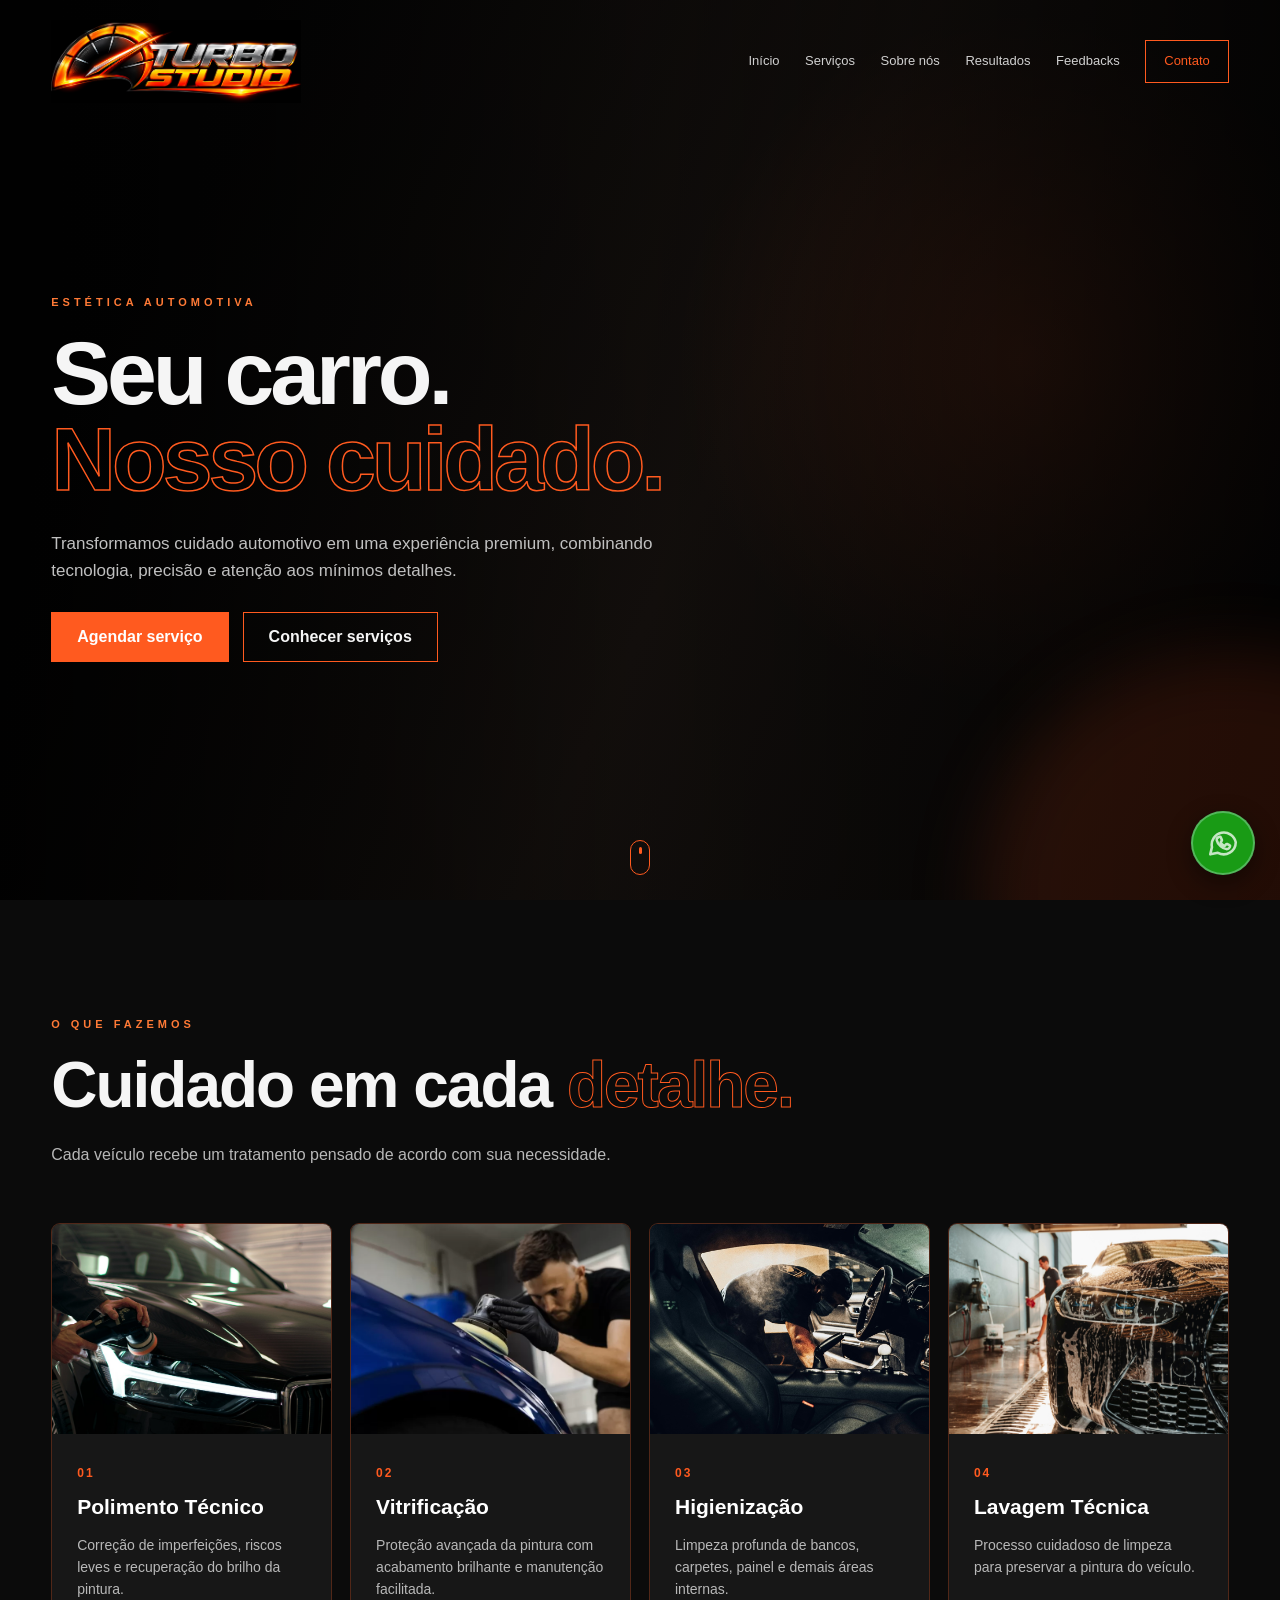
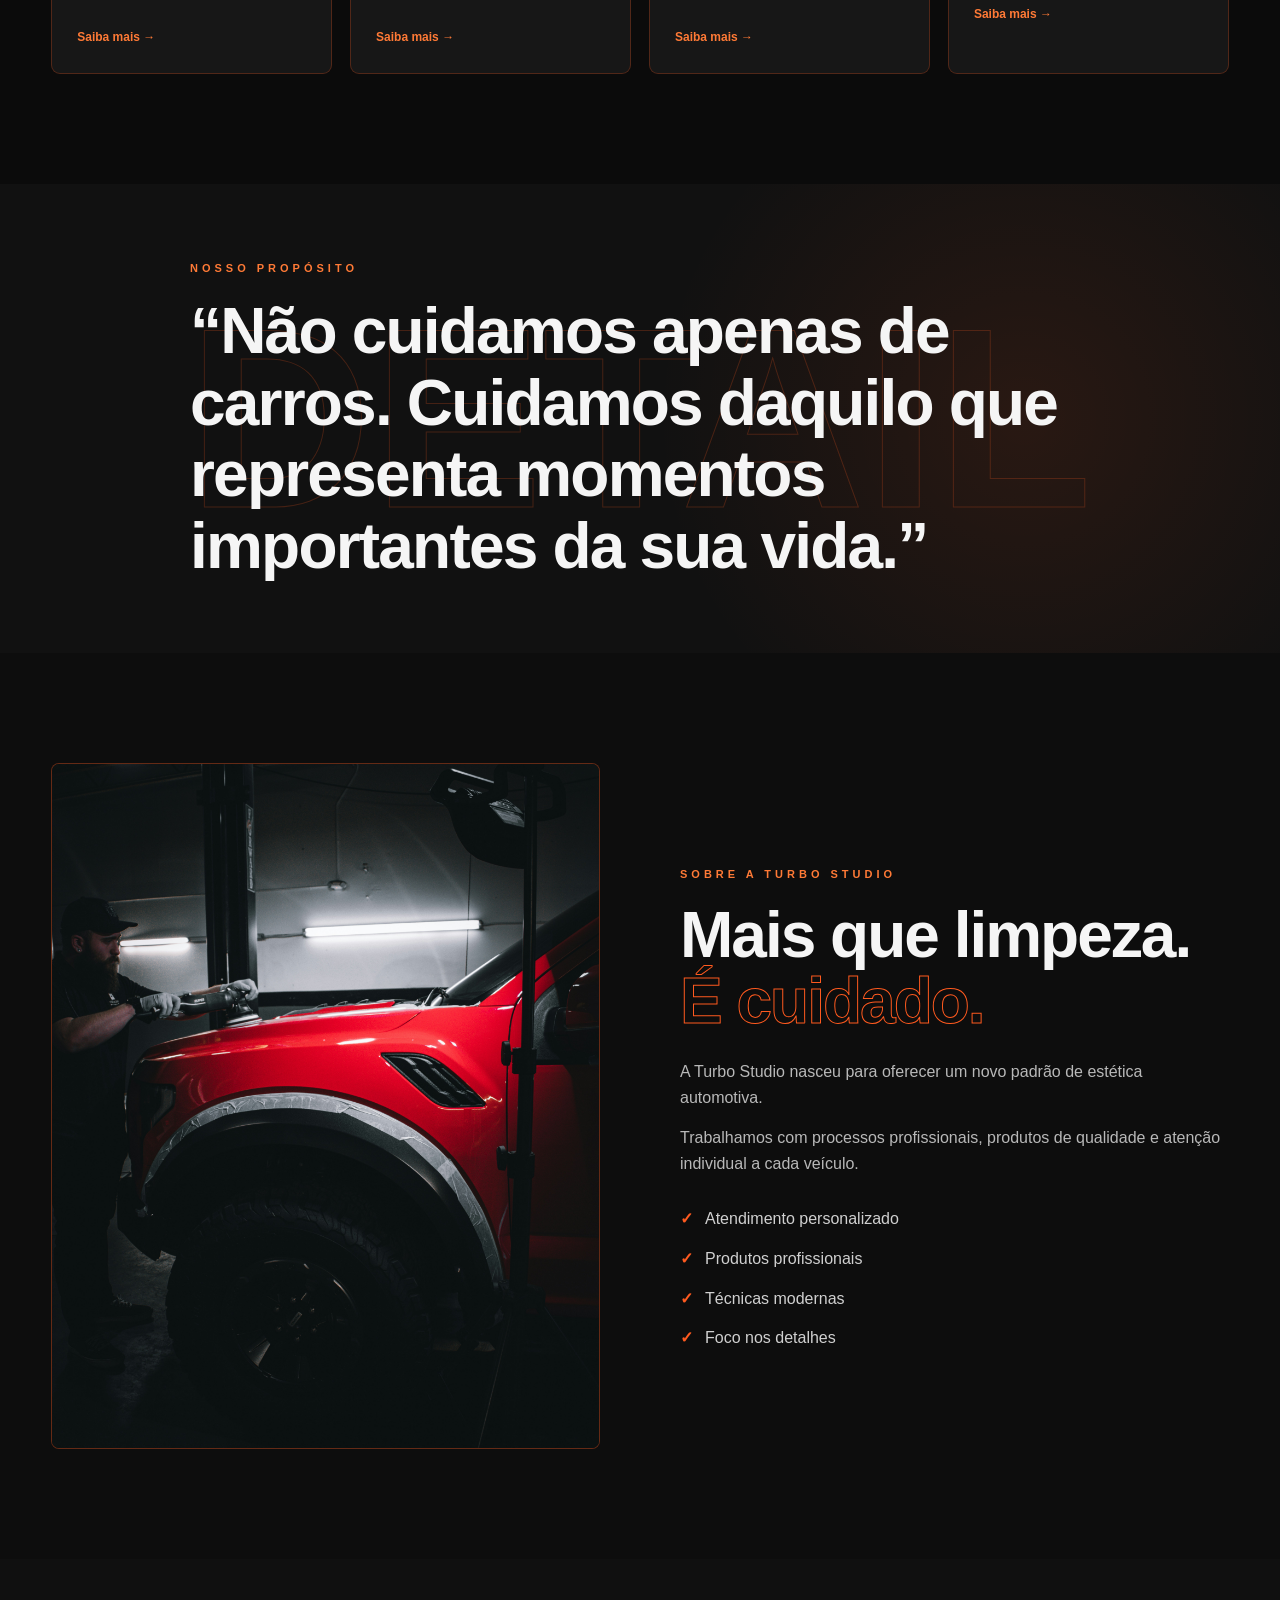
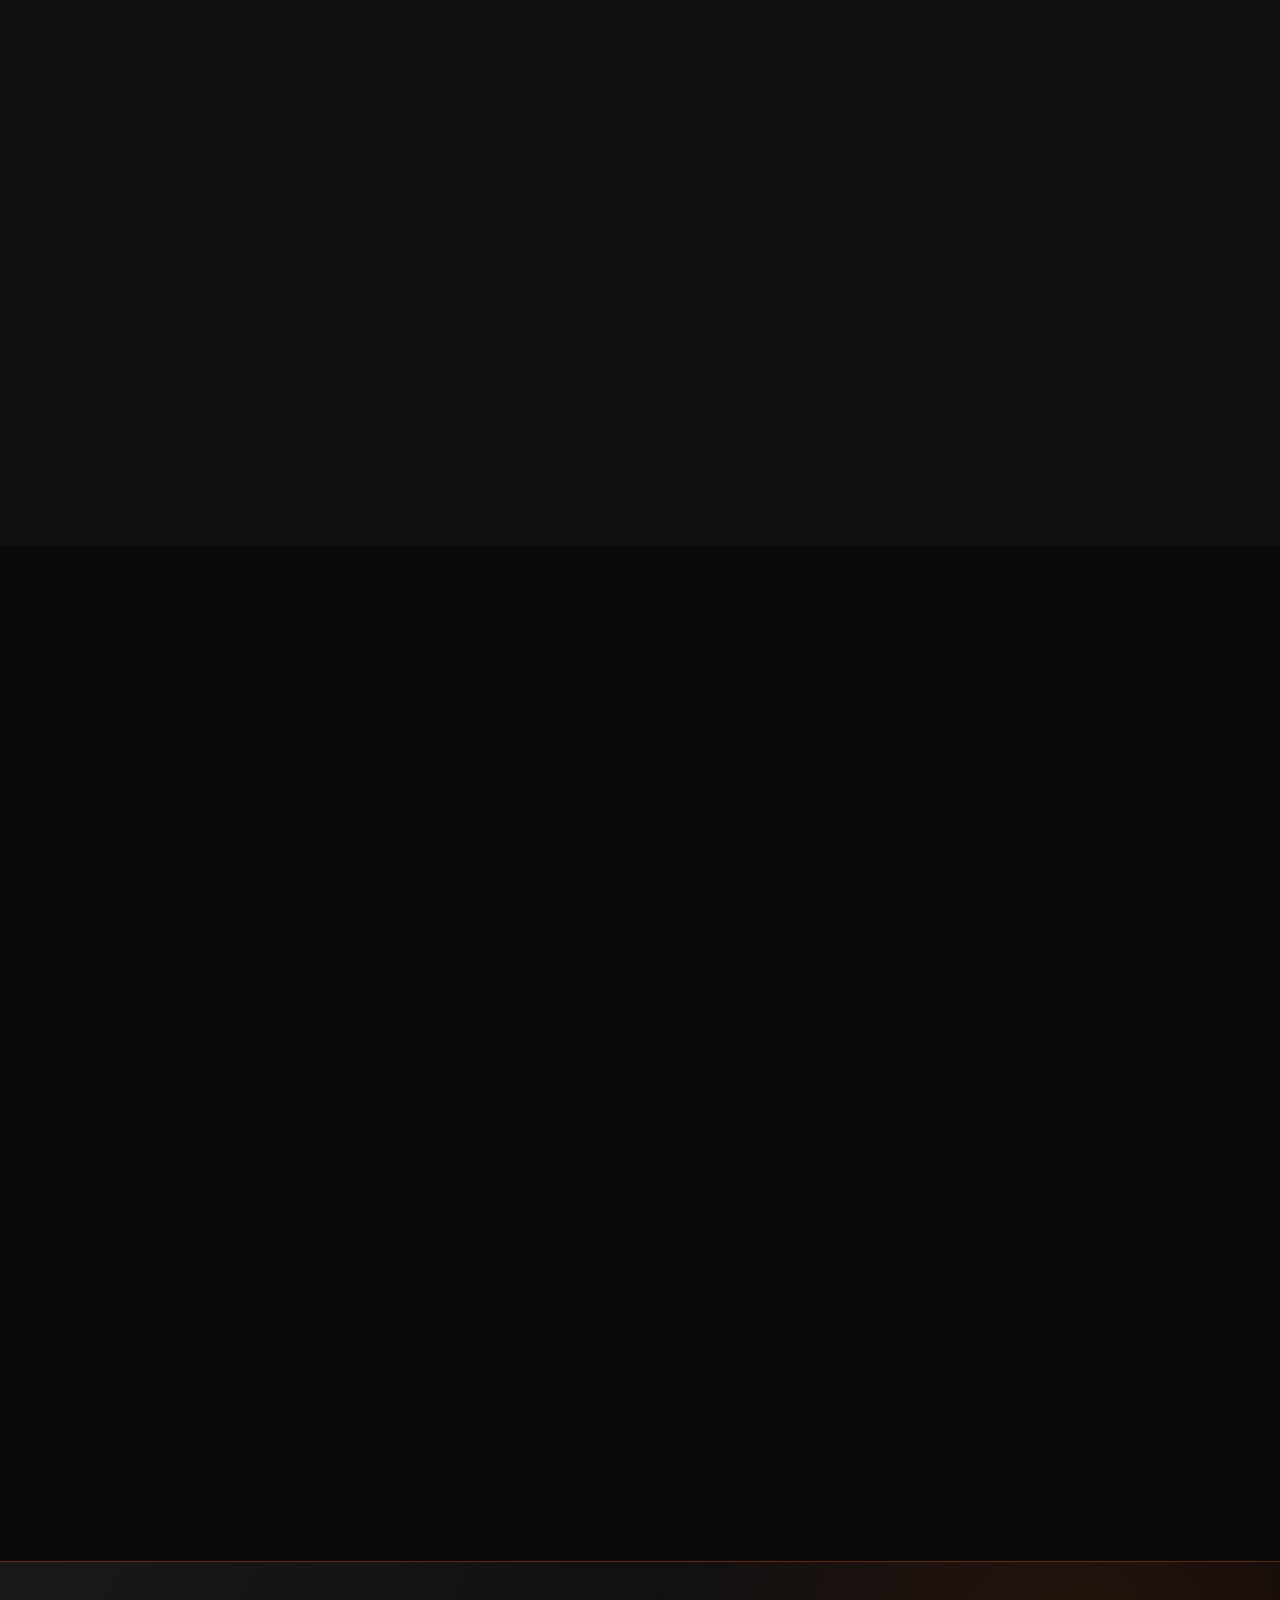
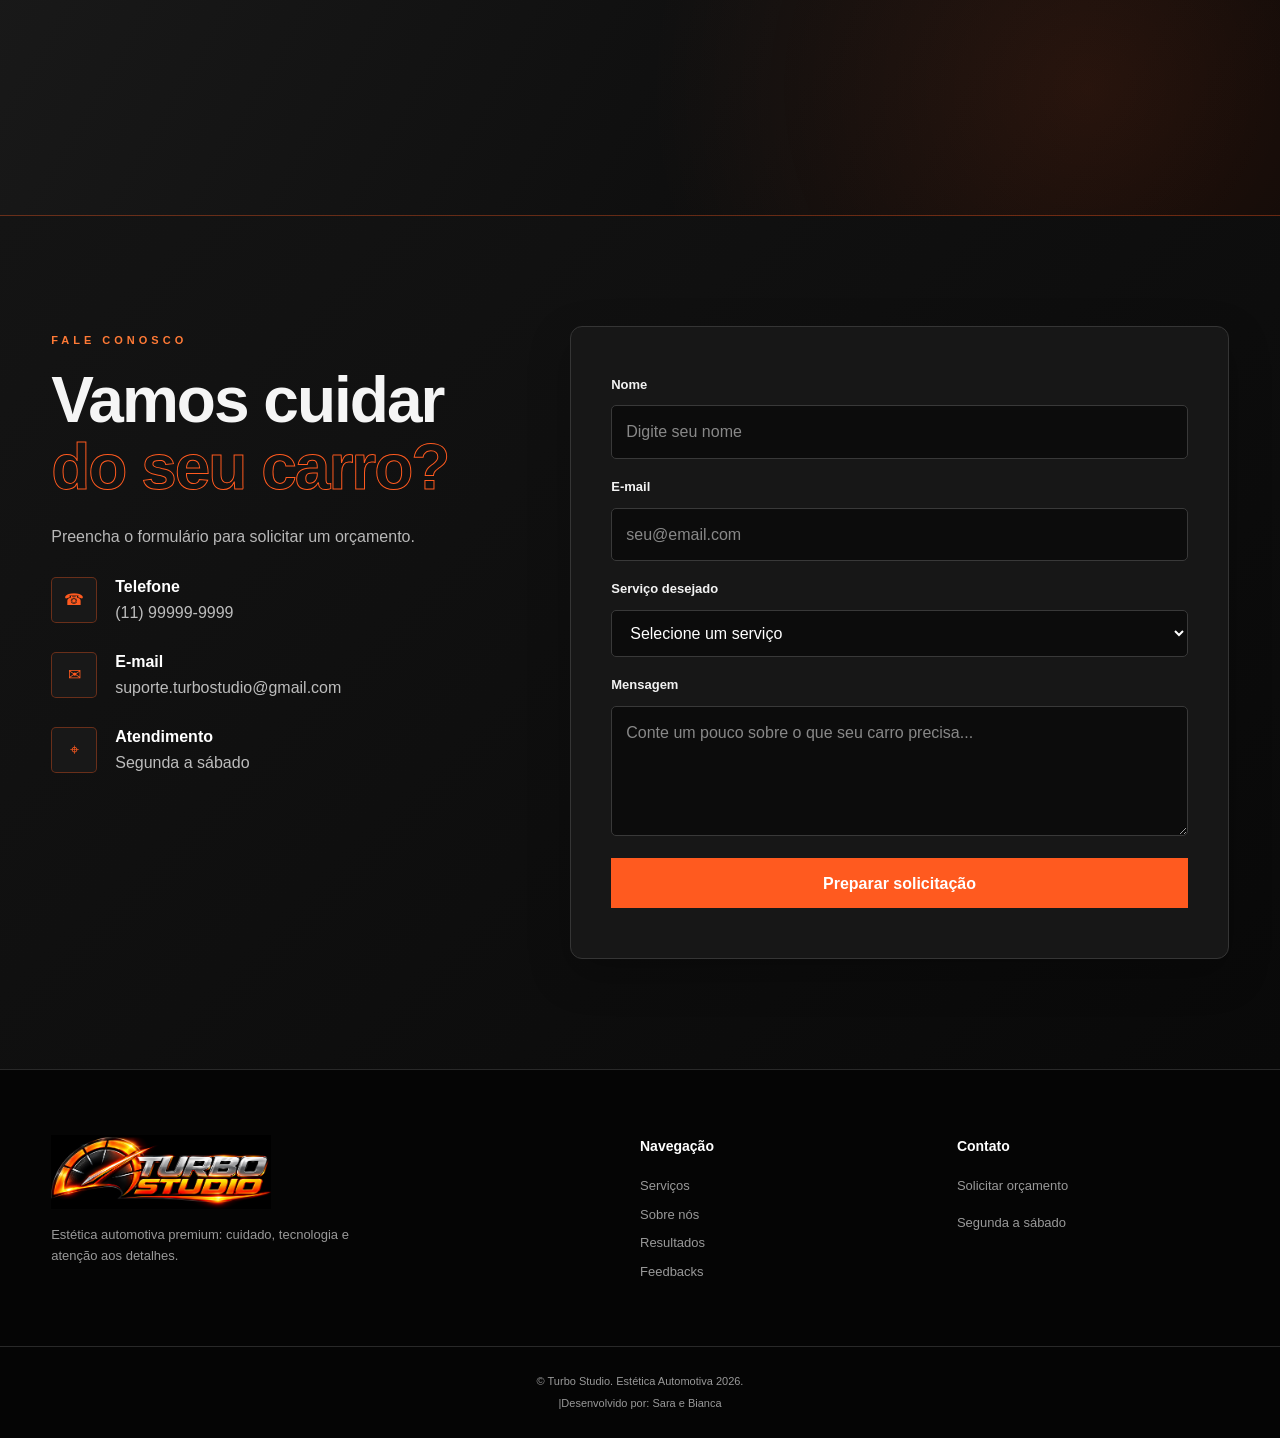
==== commit 60a6226e: "Update index.html" ====
--- a/index.html
+++ b/index.html
@@ -193,4 +193,4 @@
   </span>
 </a>
 </body>
-</html>+</html>
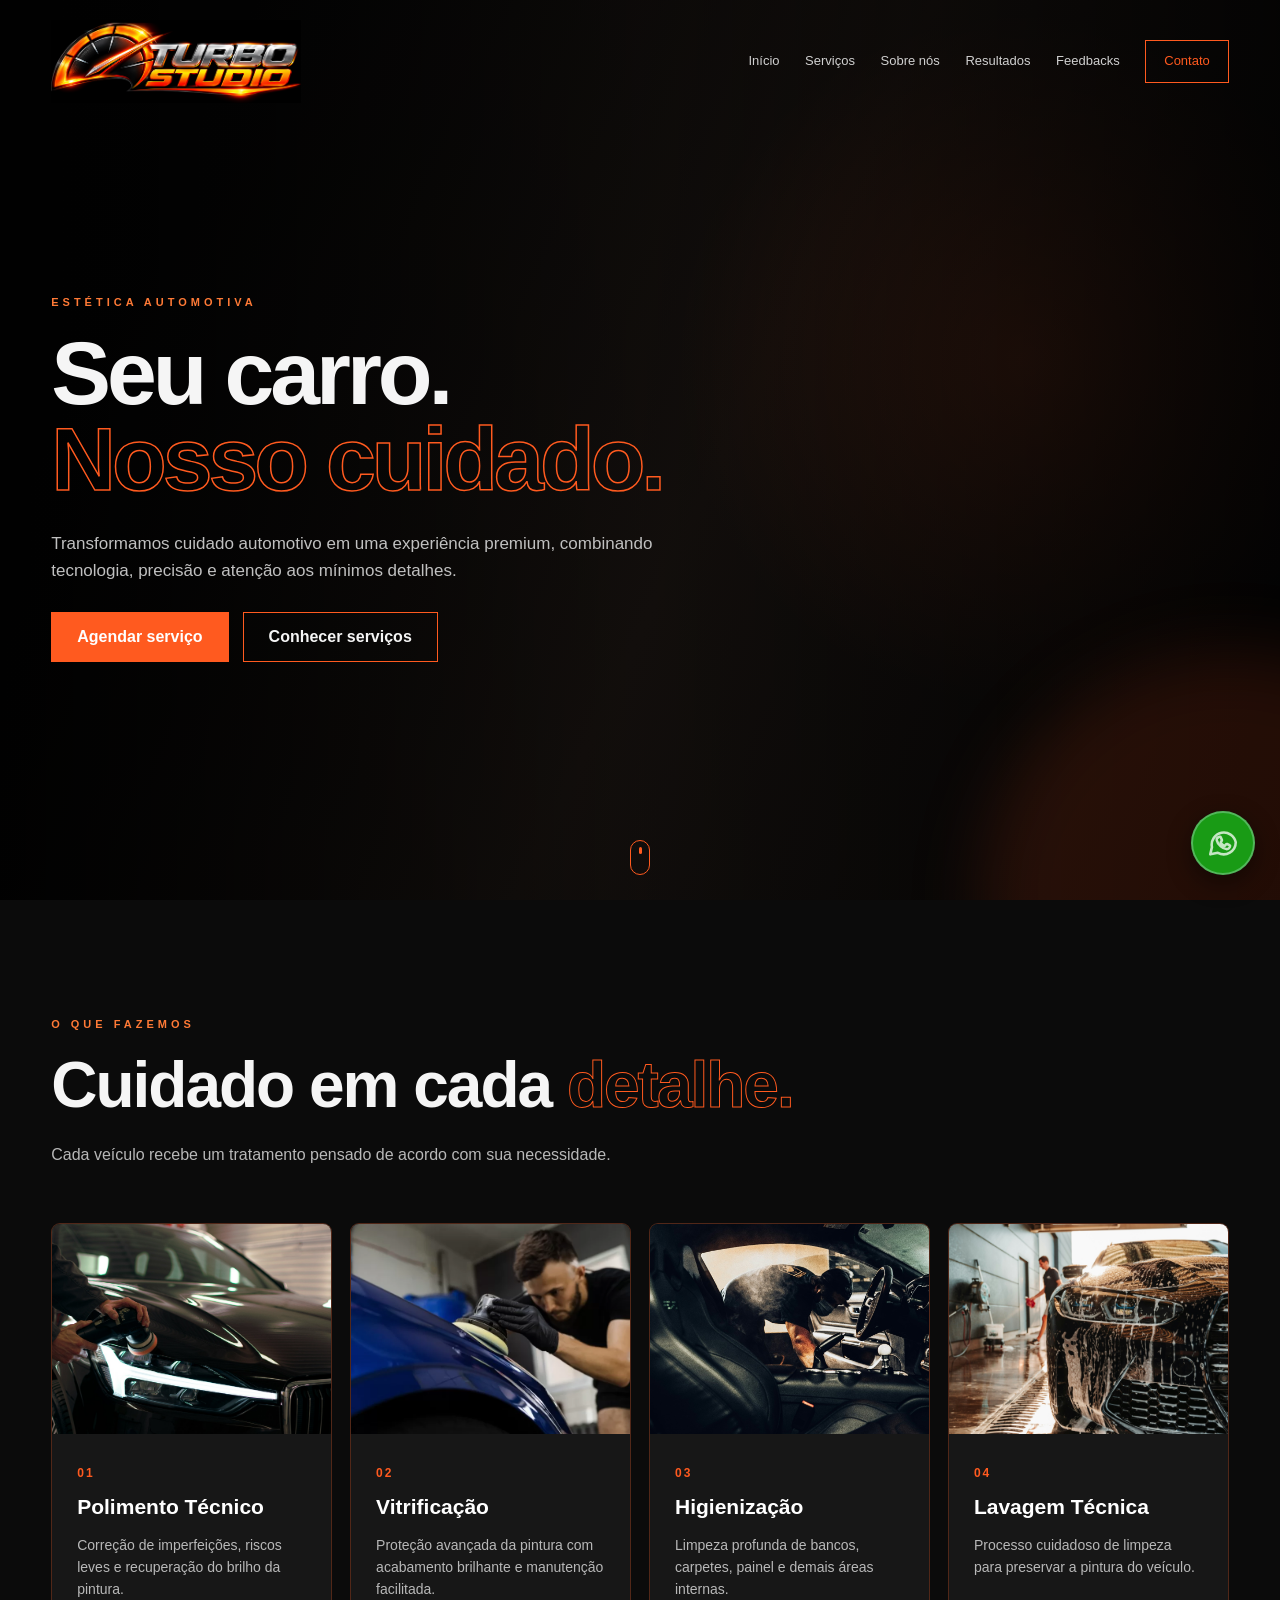
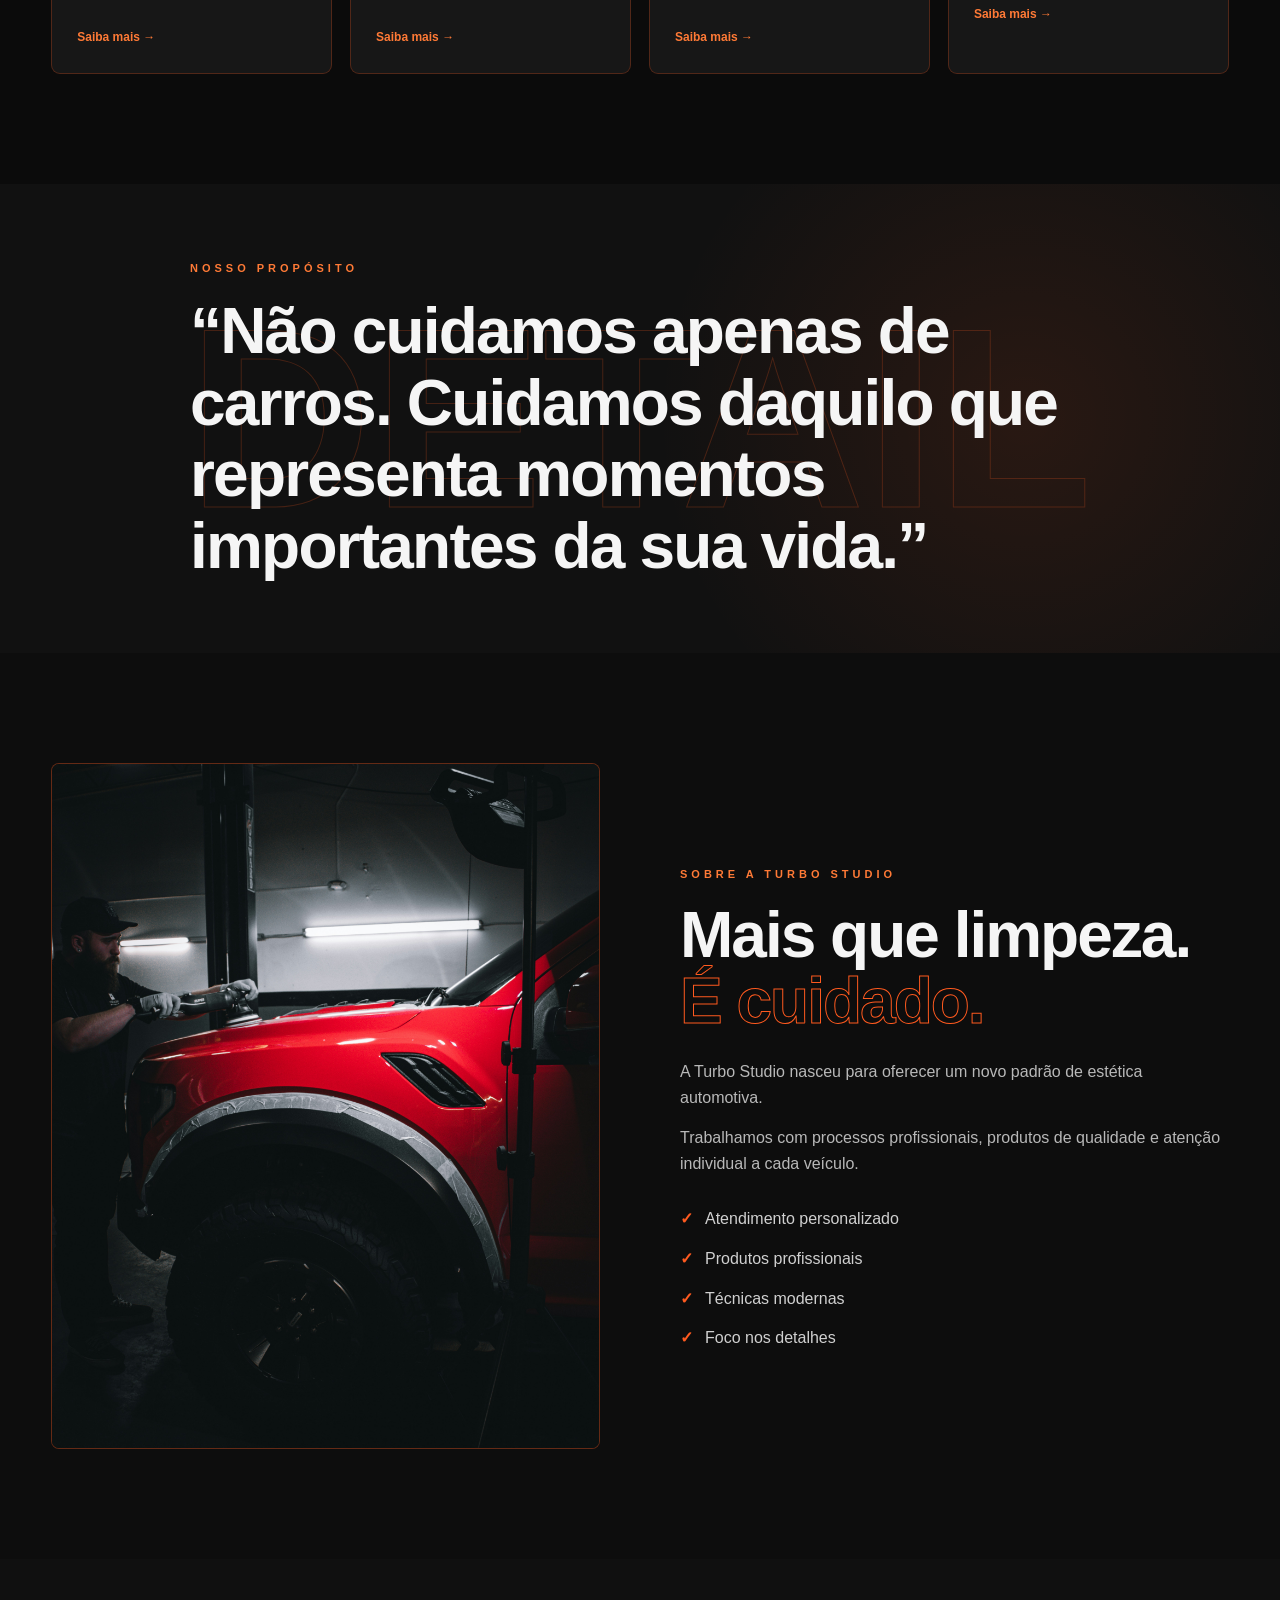
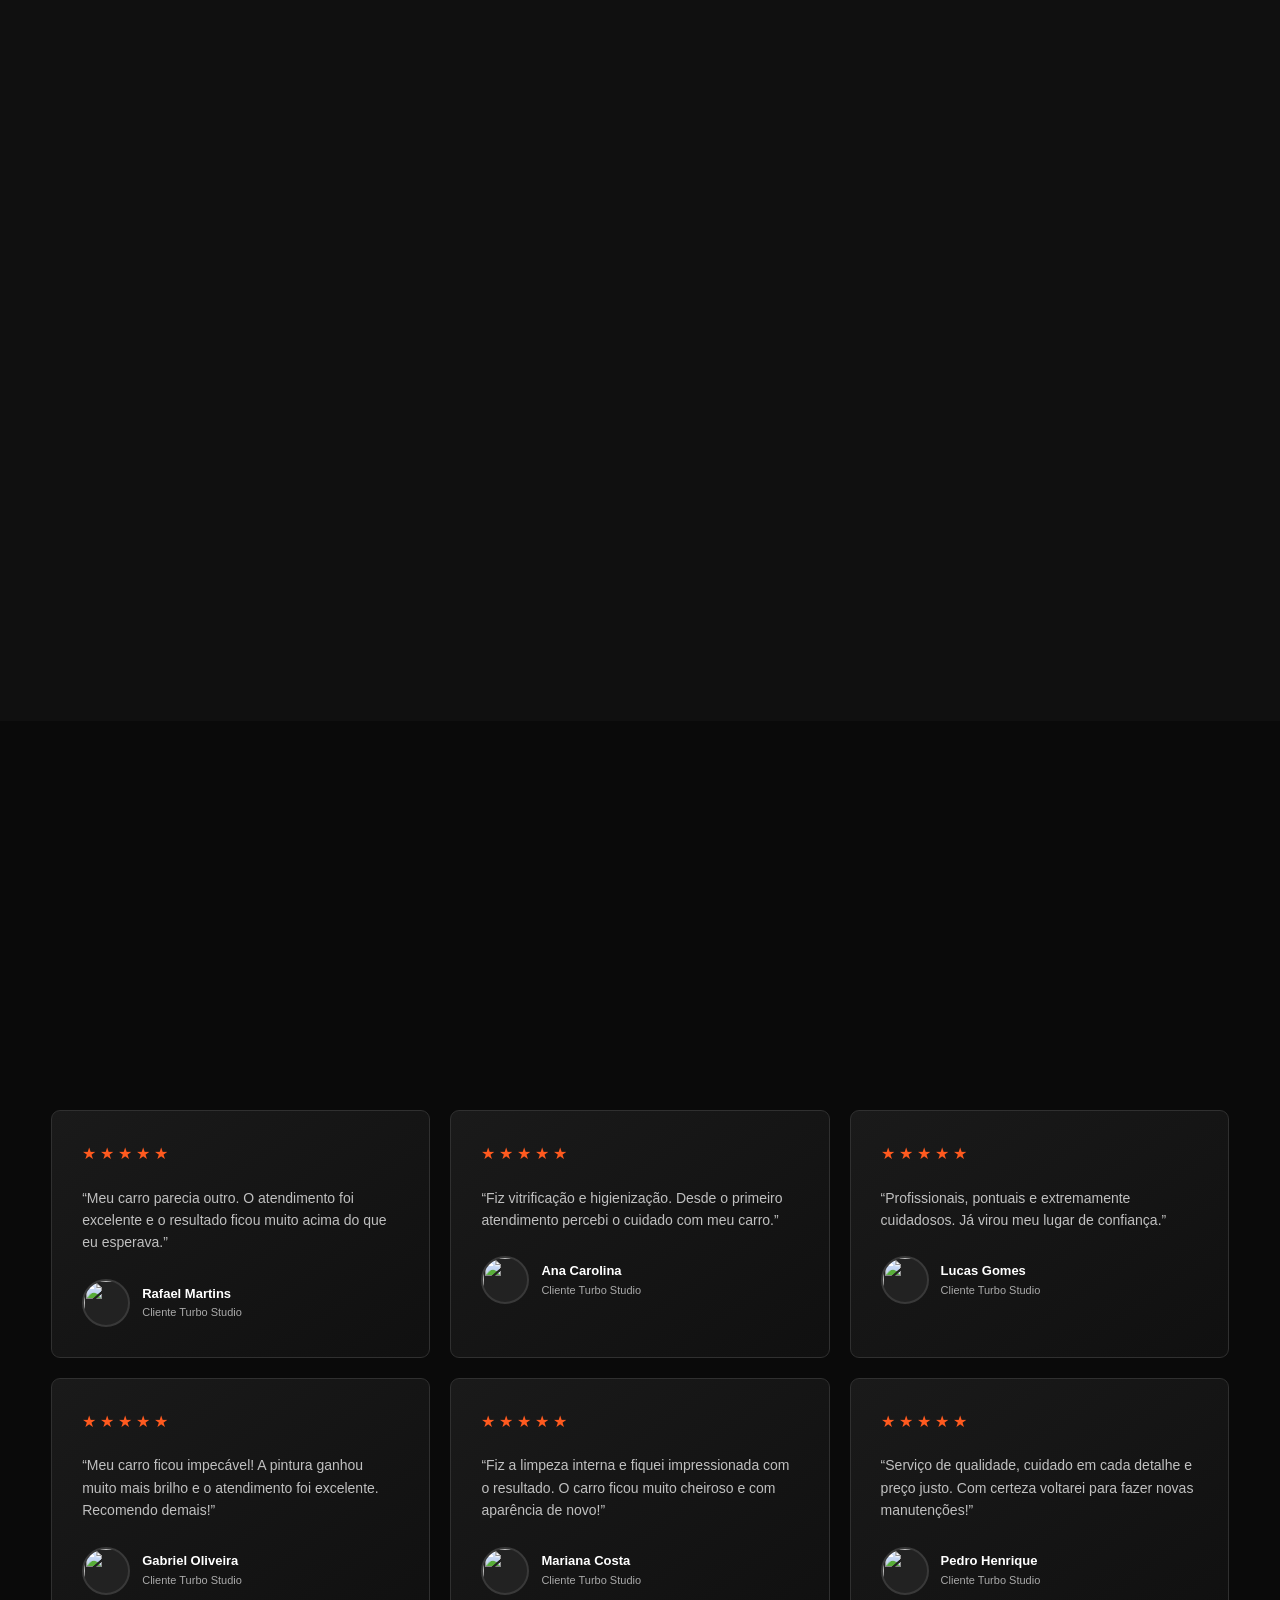
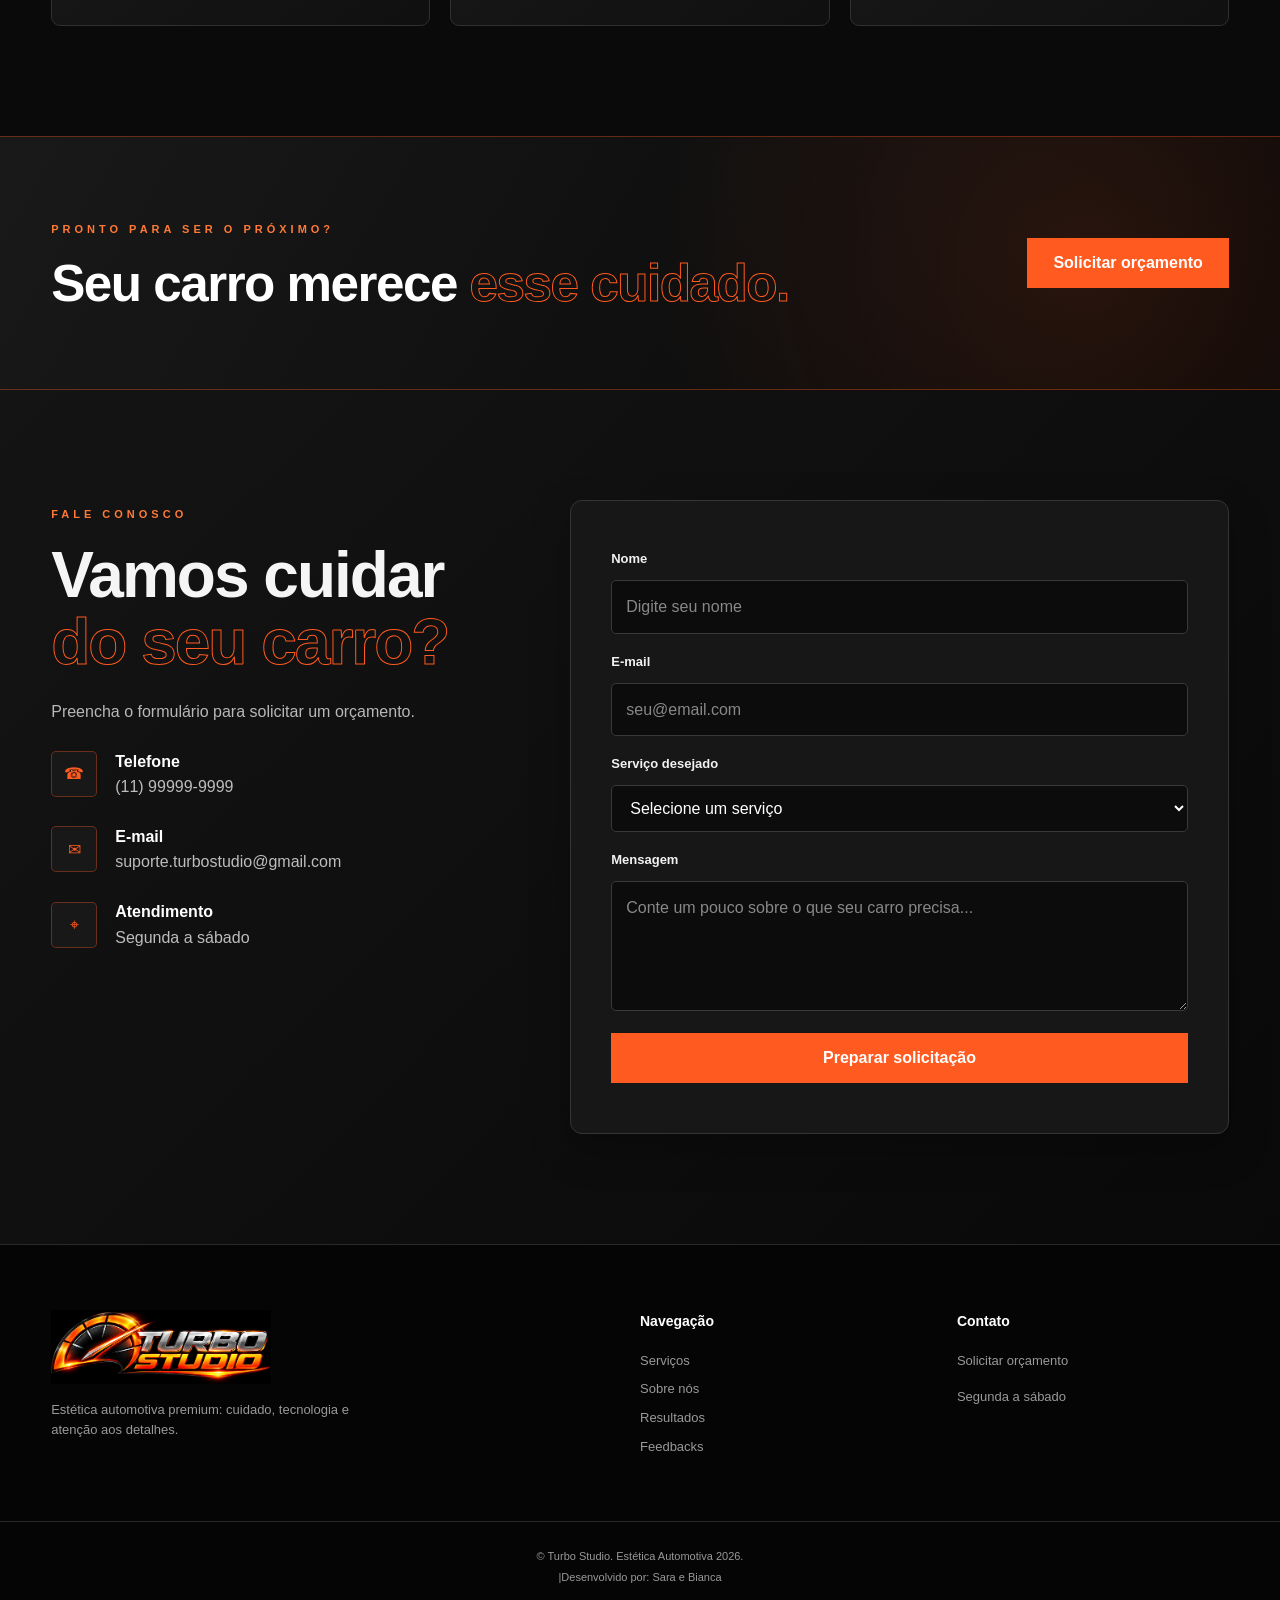
==== commit c3f7301f: "Atualiza arquivos index.html Turbo Studio" ====
--- a/index.html
+++ b/index.html
@@ -84,7 +84,11 @@
             <figcaption>DEPOIS</figcaption></figure></div></article>
           <article class="resultado-card reveal"><div class="antes-depois"><figure><img src="imagens/pneu-antes.jpg" alt="Pneu antes da limpeza" loading="lazy"><figcaption>ANTES</figcaption></figure><figure><img src="imagens/pneu-depois.jpg" alt="Pneu depois da limpeza" loading="lazy">
             <figcaption>DEPOIS</figcaption></figure></div></article>
-        </div>
+                      <article class="resultado-card reveal"><div class="antes-depois"><figure><img src="imagens/banco-antes.jpg" alt="Banco antes da limpeza" loading="lazy"><figcaption>ANTES</figcaption></figure><figure><img src="imagens/banco-depois.jpg" alt="Banco depois da limpeza" loading="lazy">
+            <figcaption>DEPOIS</figcaption></figure></div></article>
+      <article class="resultado-card reveal"><div class="antes-depois"><figure><img src="imagens/carpete-antes.jpg" alt="Carpete antes da limpeza" loading="lazy"><figcaption>ANTES</figcaption></figure><figure><img src="imagens/carpete-depois.jpg" alt="Carpete depois da limpeza" loading="lazy">
+        <figcaption>DEPOIS</figcaption></figure></div></article>
+      </div>
       </div>
     </section>
     <section class="section testimonials" id="feedbacks" aria-labelledby="feedback-title">
@@ -193,4 +197,4 @@
   </span>
 </a>
 </body>
-</html>
+</html>
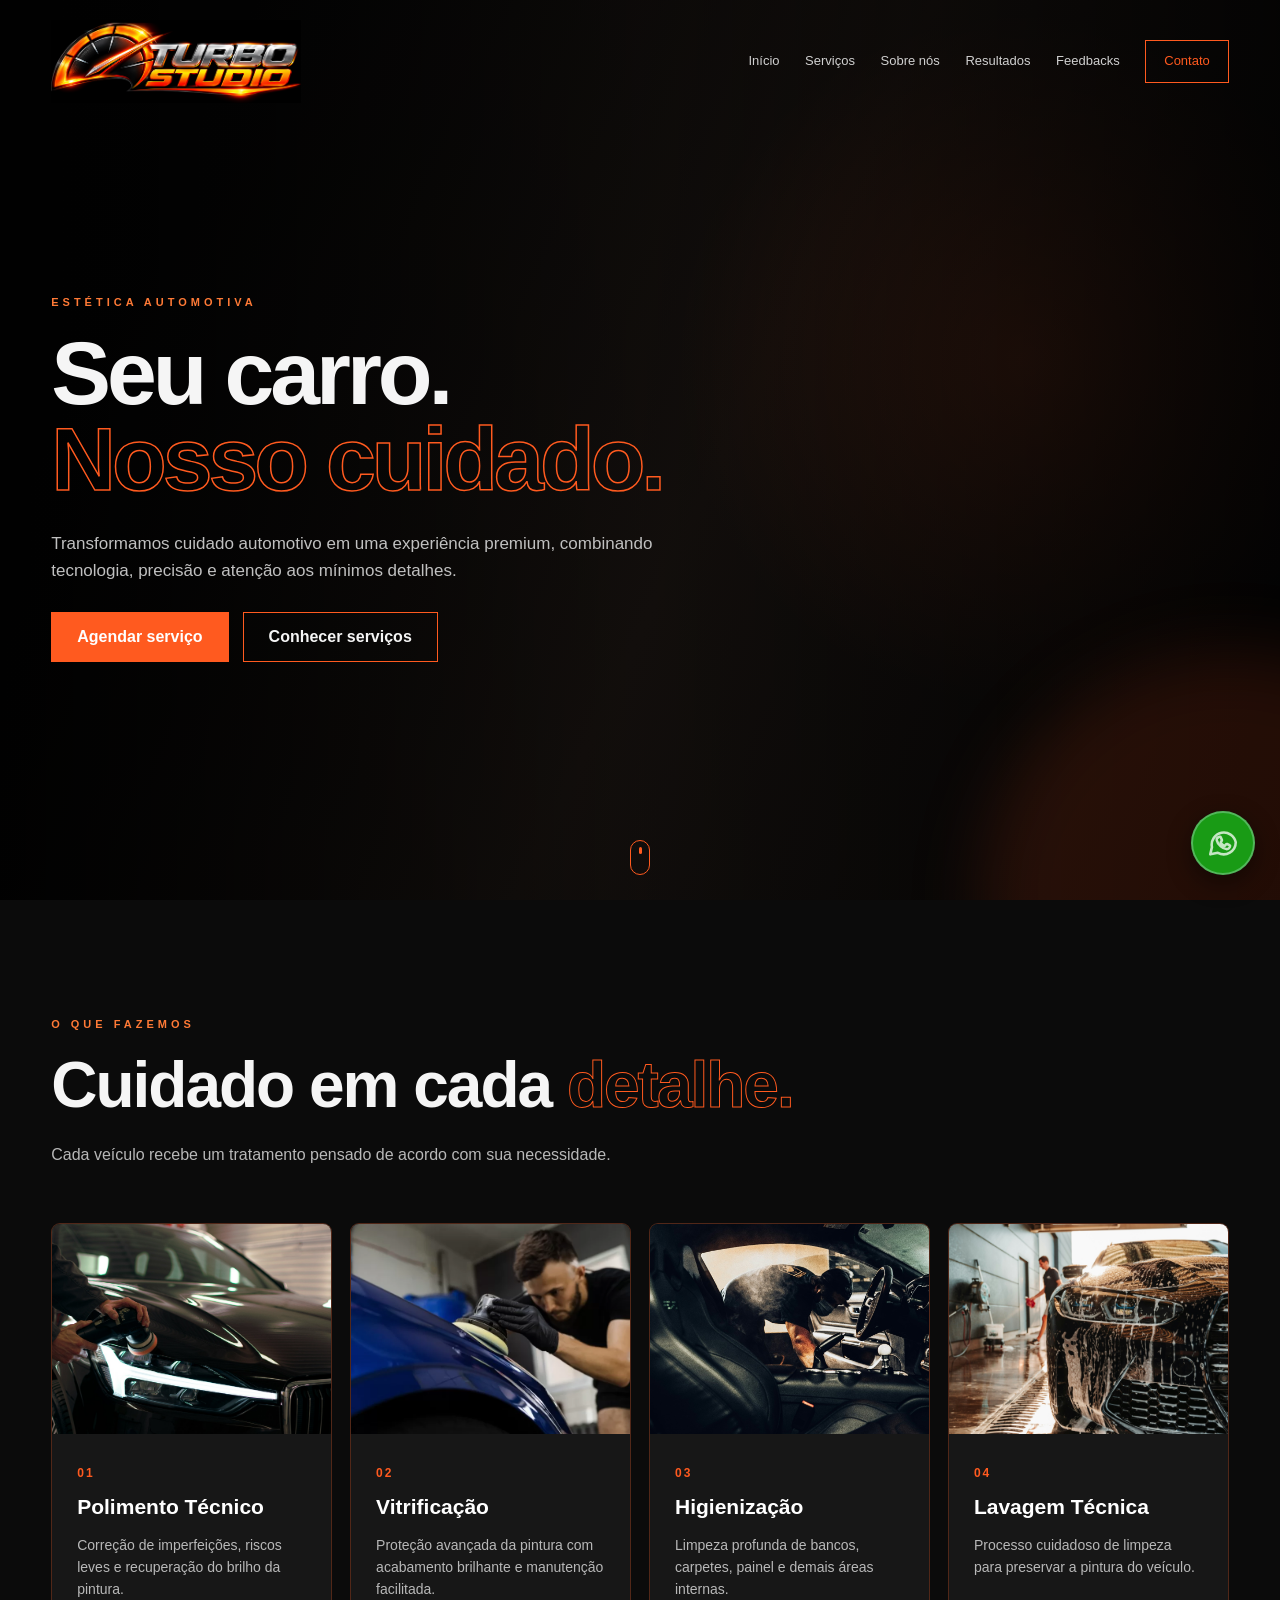
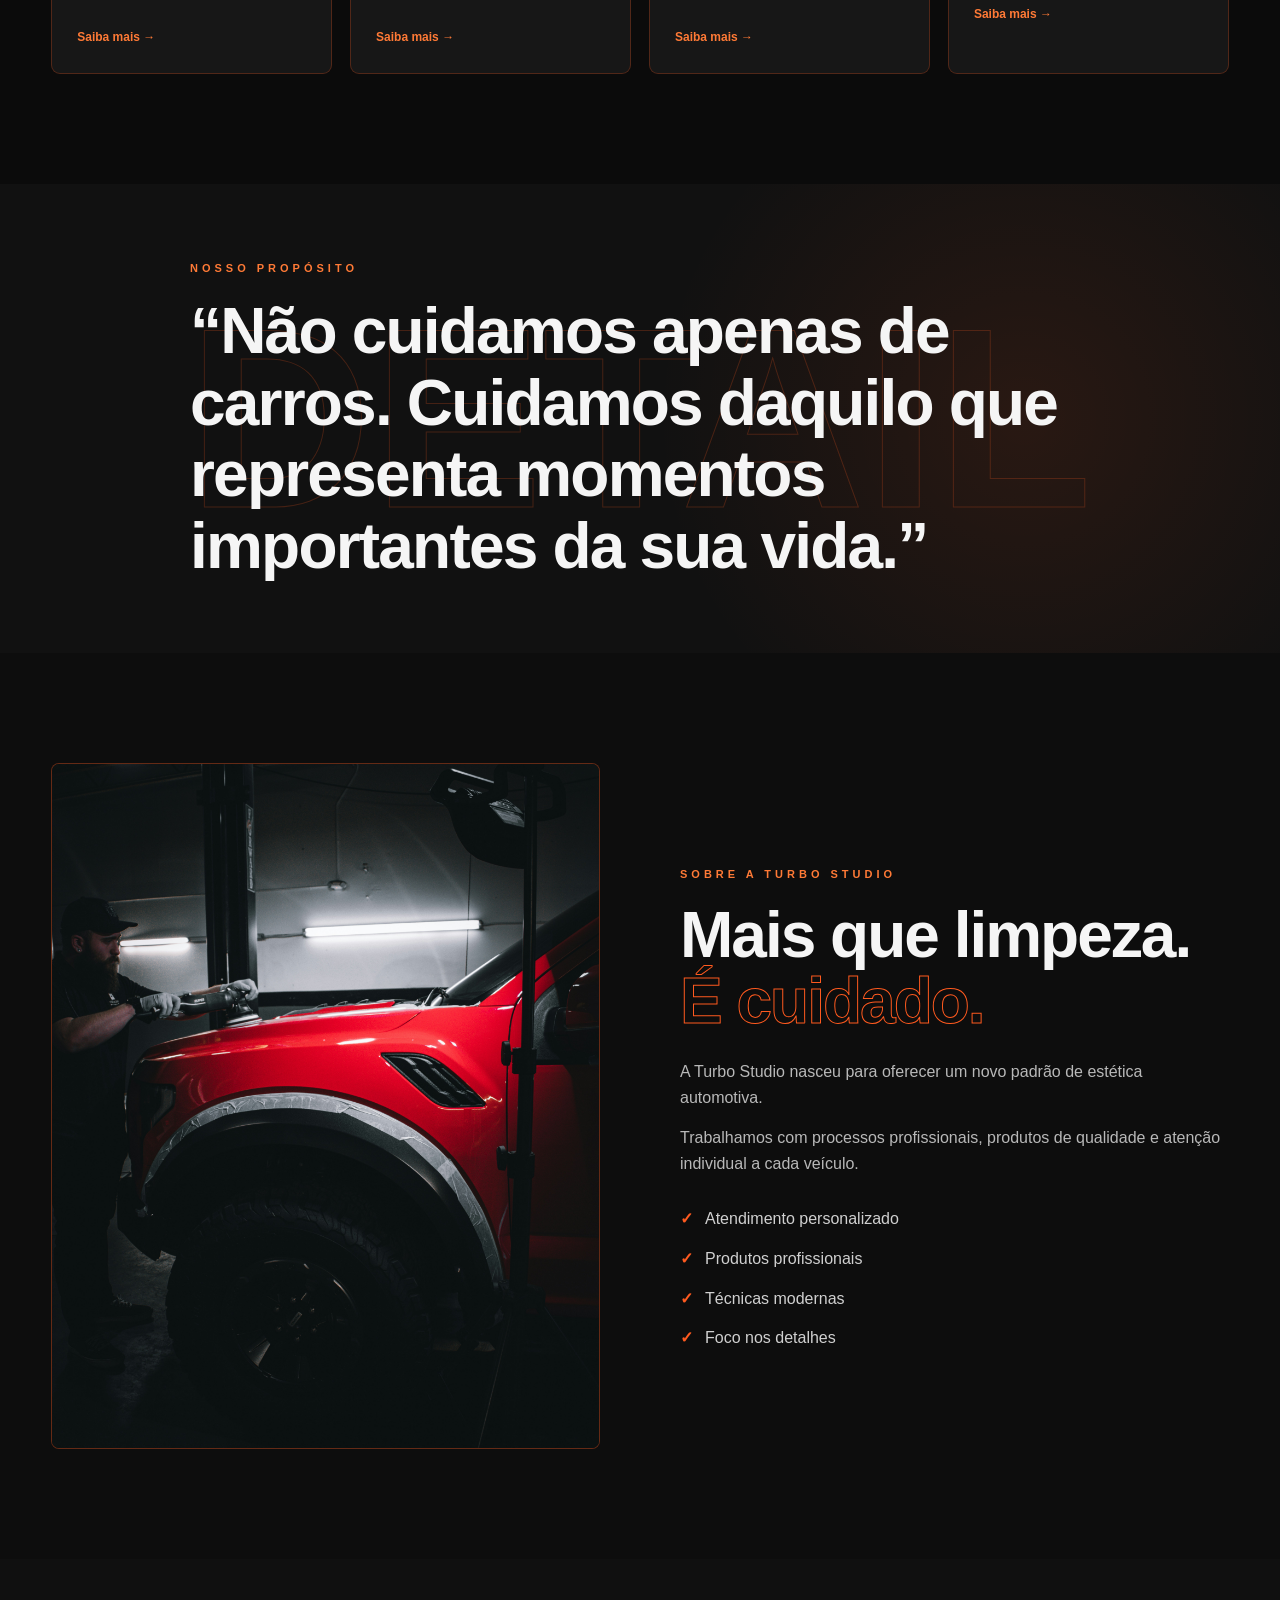
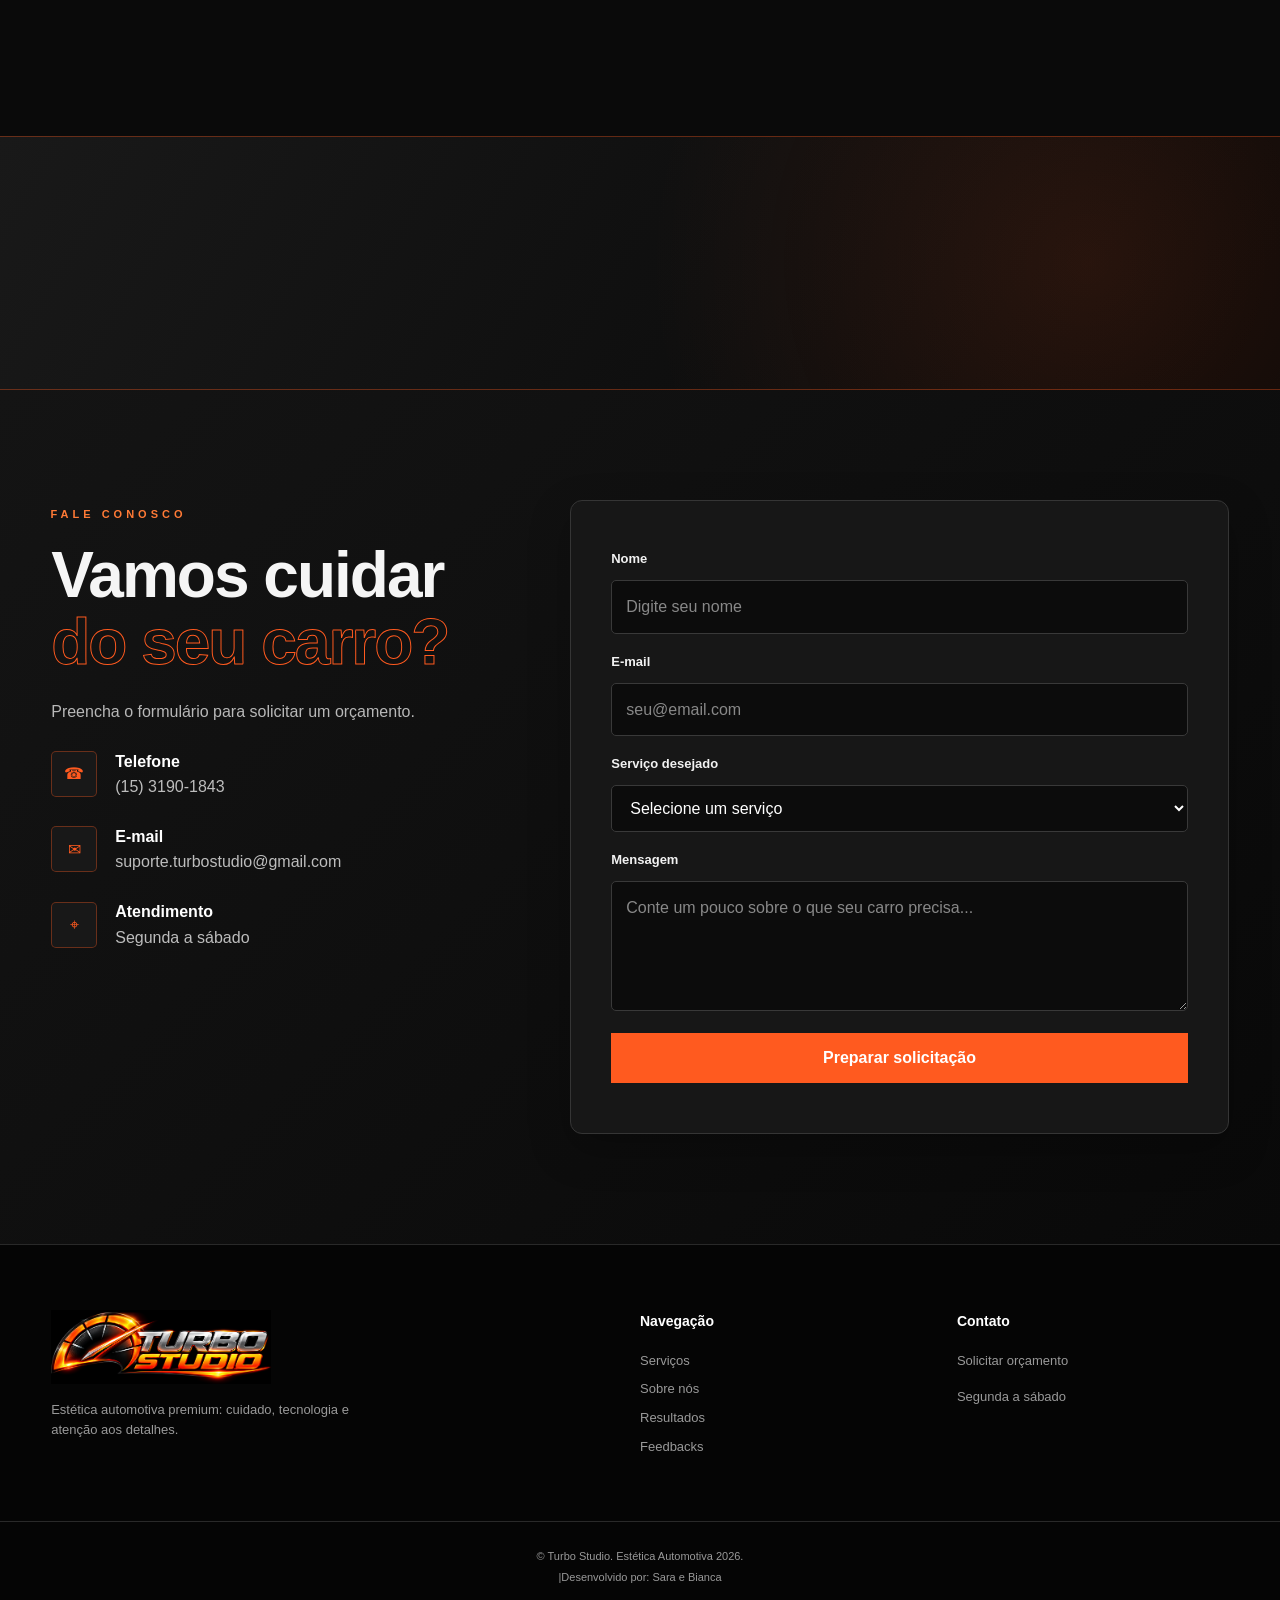
==== commit 0067d1b0: "index.html" ====
--- a/index.html
+++ b/index.html
@@ -126,7 +126,7 @@
             <h2 id="contact-title">Vamos cuidar <span>do seu carro?</span>
             </h2><p>Preencha o formulário para solicitar um orçamento.</p>
           <div class="contact-item"><span aria-hidden="true">☎</span><div>
-            <strong>Telefone</strong><p>(11) 99999-9999</p></div></div>
+            <strong>Telefone</strong><p>(15) 3190-1843</p></div></div>
           <div class="contact-item"><span aria-hidden="true">✉</span><div>
             <strong>E-mail</strong>
             <p>suporte.turbostudio@gmail.com</p></div></div>
@@ -172,7 +172,7 @@
 <!-- BOTÃO FLUTUANTE DO WHATSAPP -->
 <a
   class="whatsapp-float"
-  href="https://wa.me/5511999999999?text=Ol%C3%A1%21%20Gostaria%20de%20conhecer%20os%20servi%C3%A7os%20da%20Turbo%20Studio."
+  href="Converse com Turbo Studio|Estética automotiva no WhatsApp: https://wa.me/551531901843."
   target="_blank"
   rel="noopener noreferrer"
   aria-label="Conversar com a Turbo Studio pelo WhatsApp"
@@ -197,4 +197,4 @@
   </span>
 </a>
 </body>
-</html>+</html>
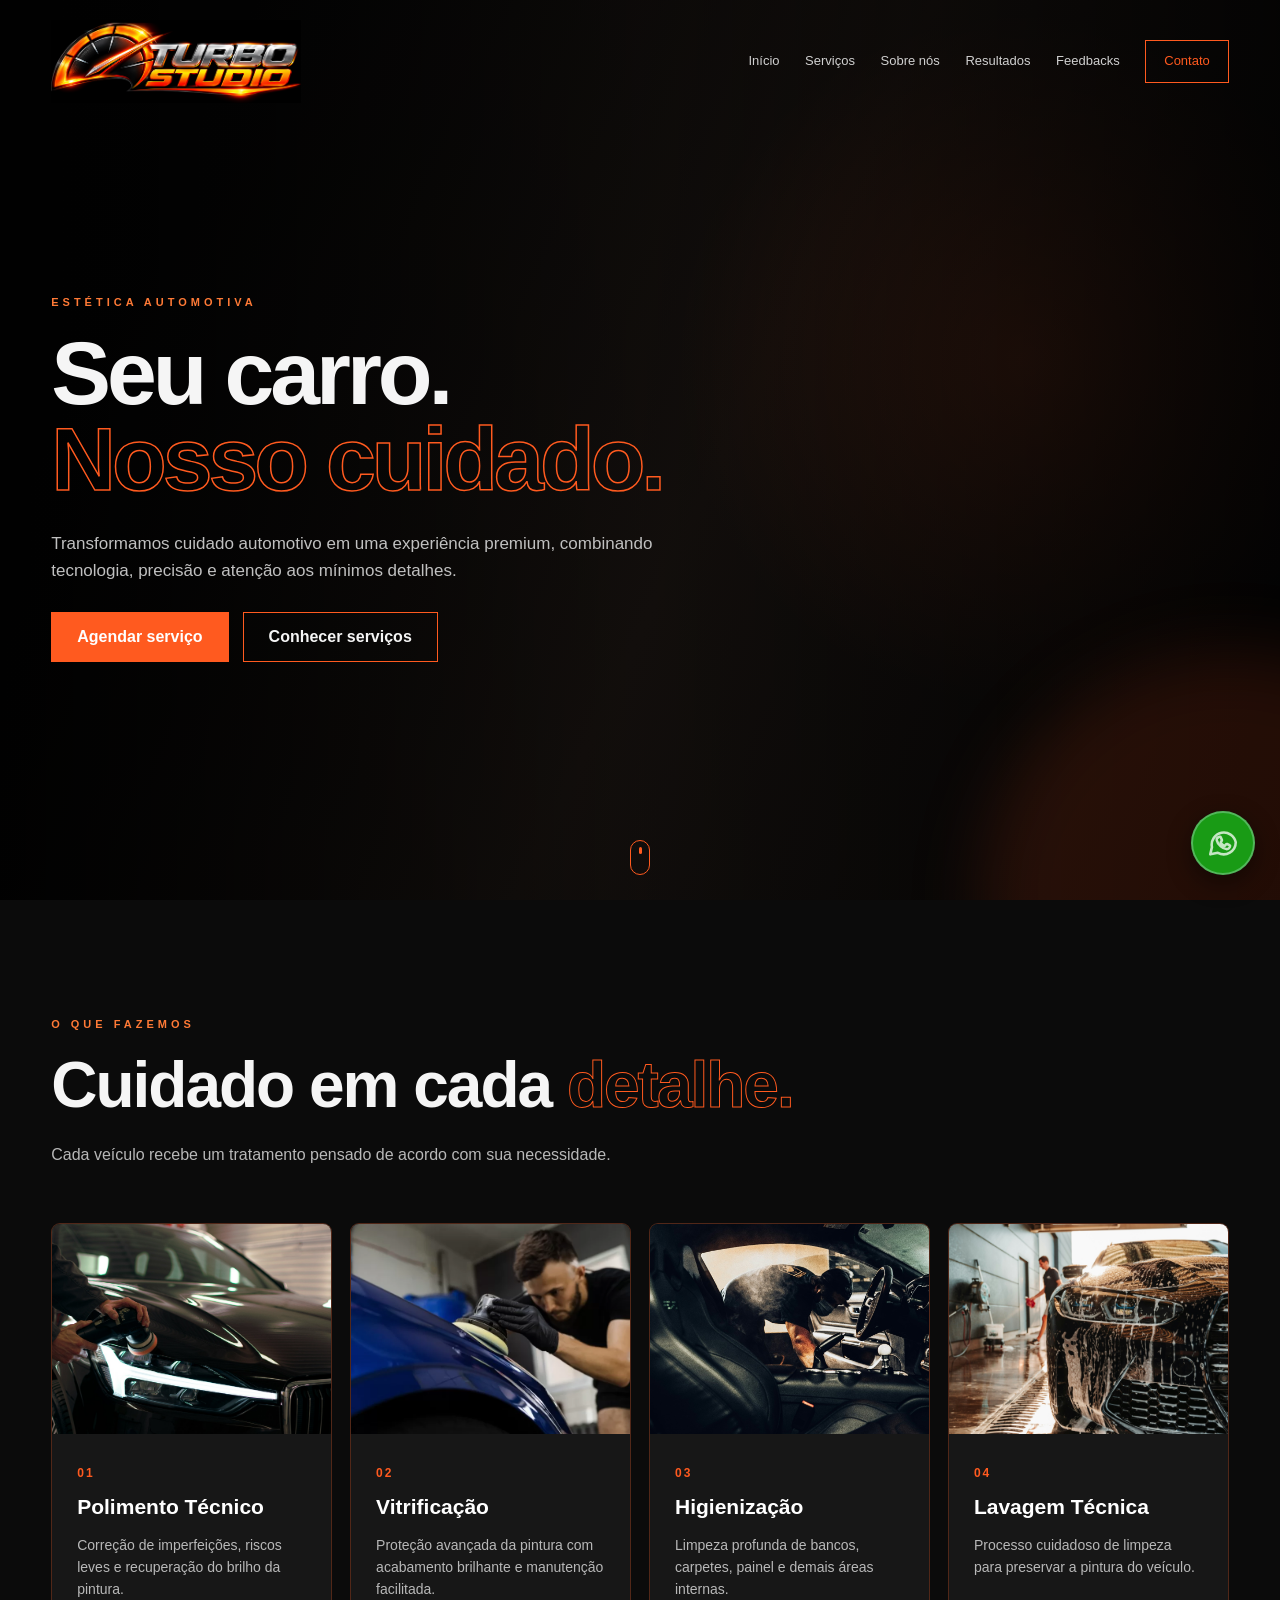
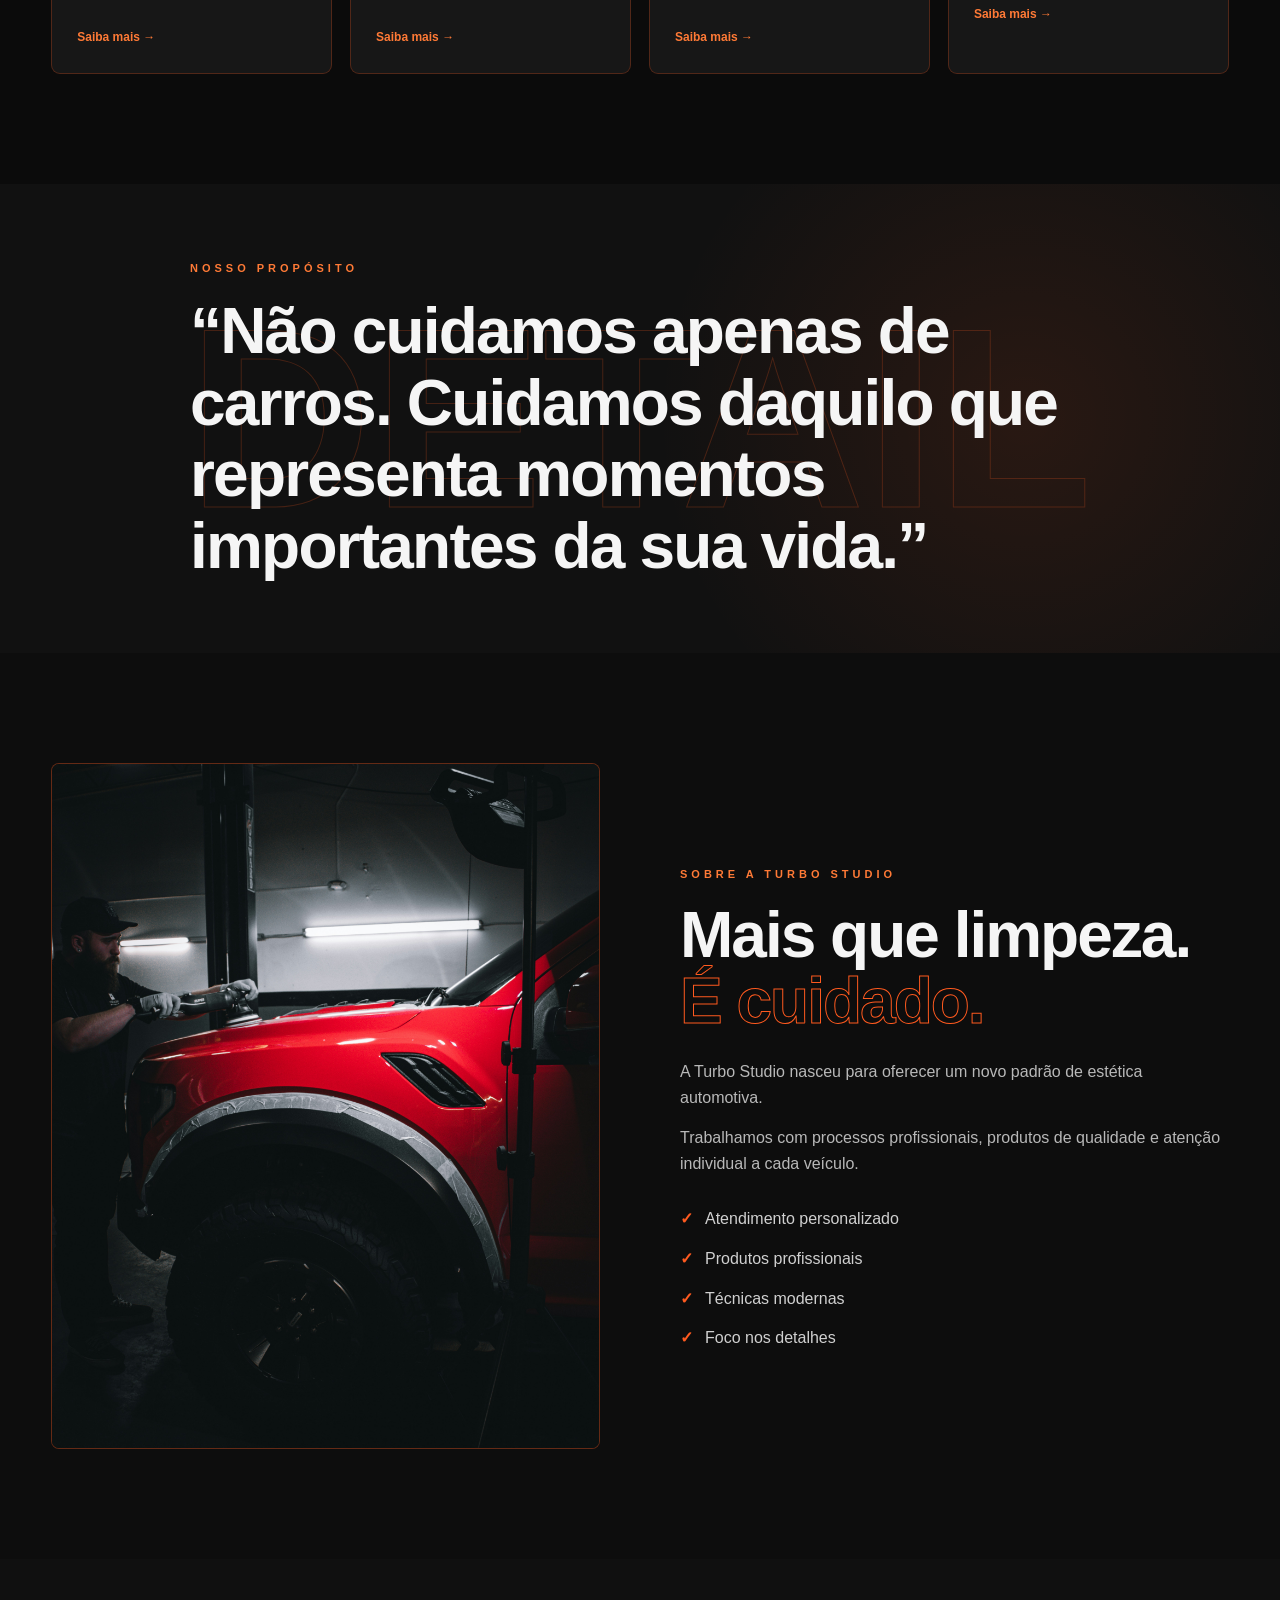
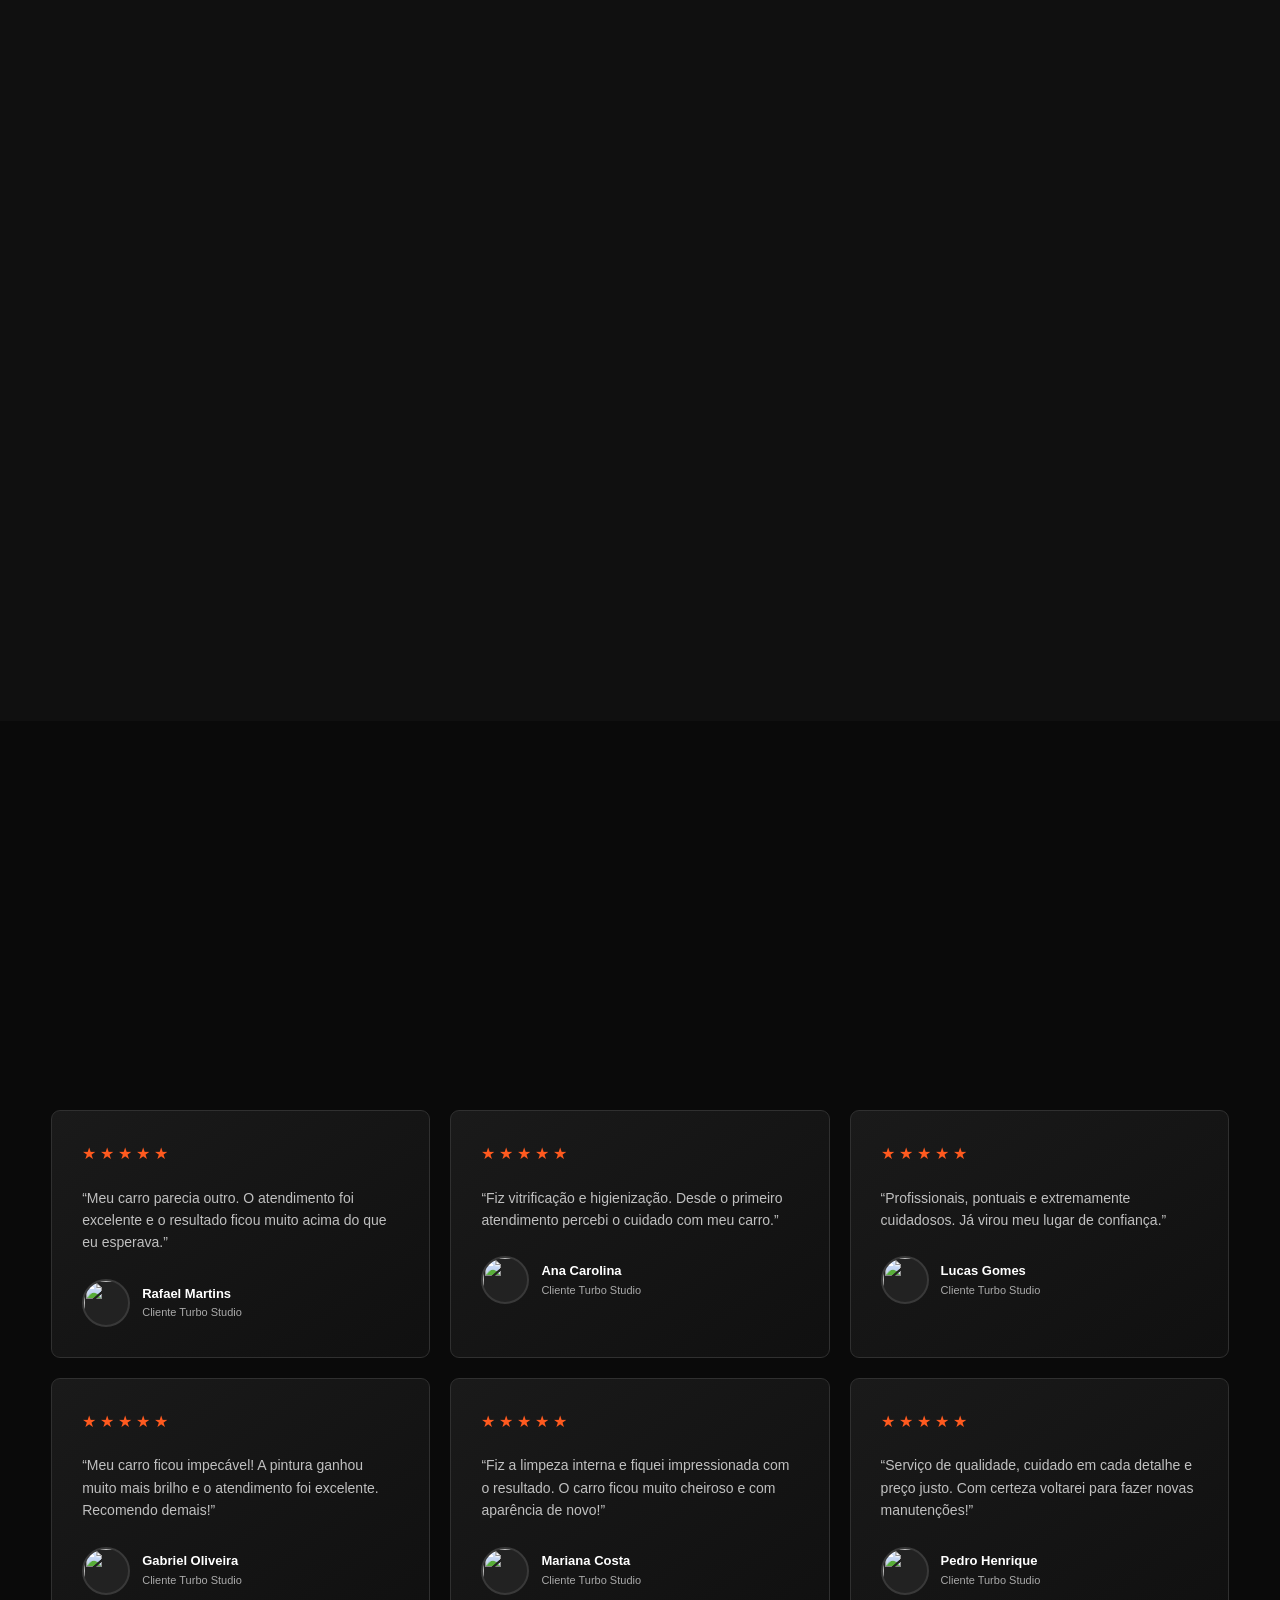
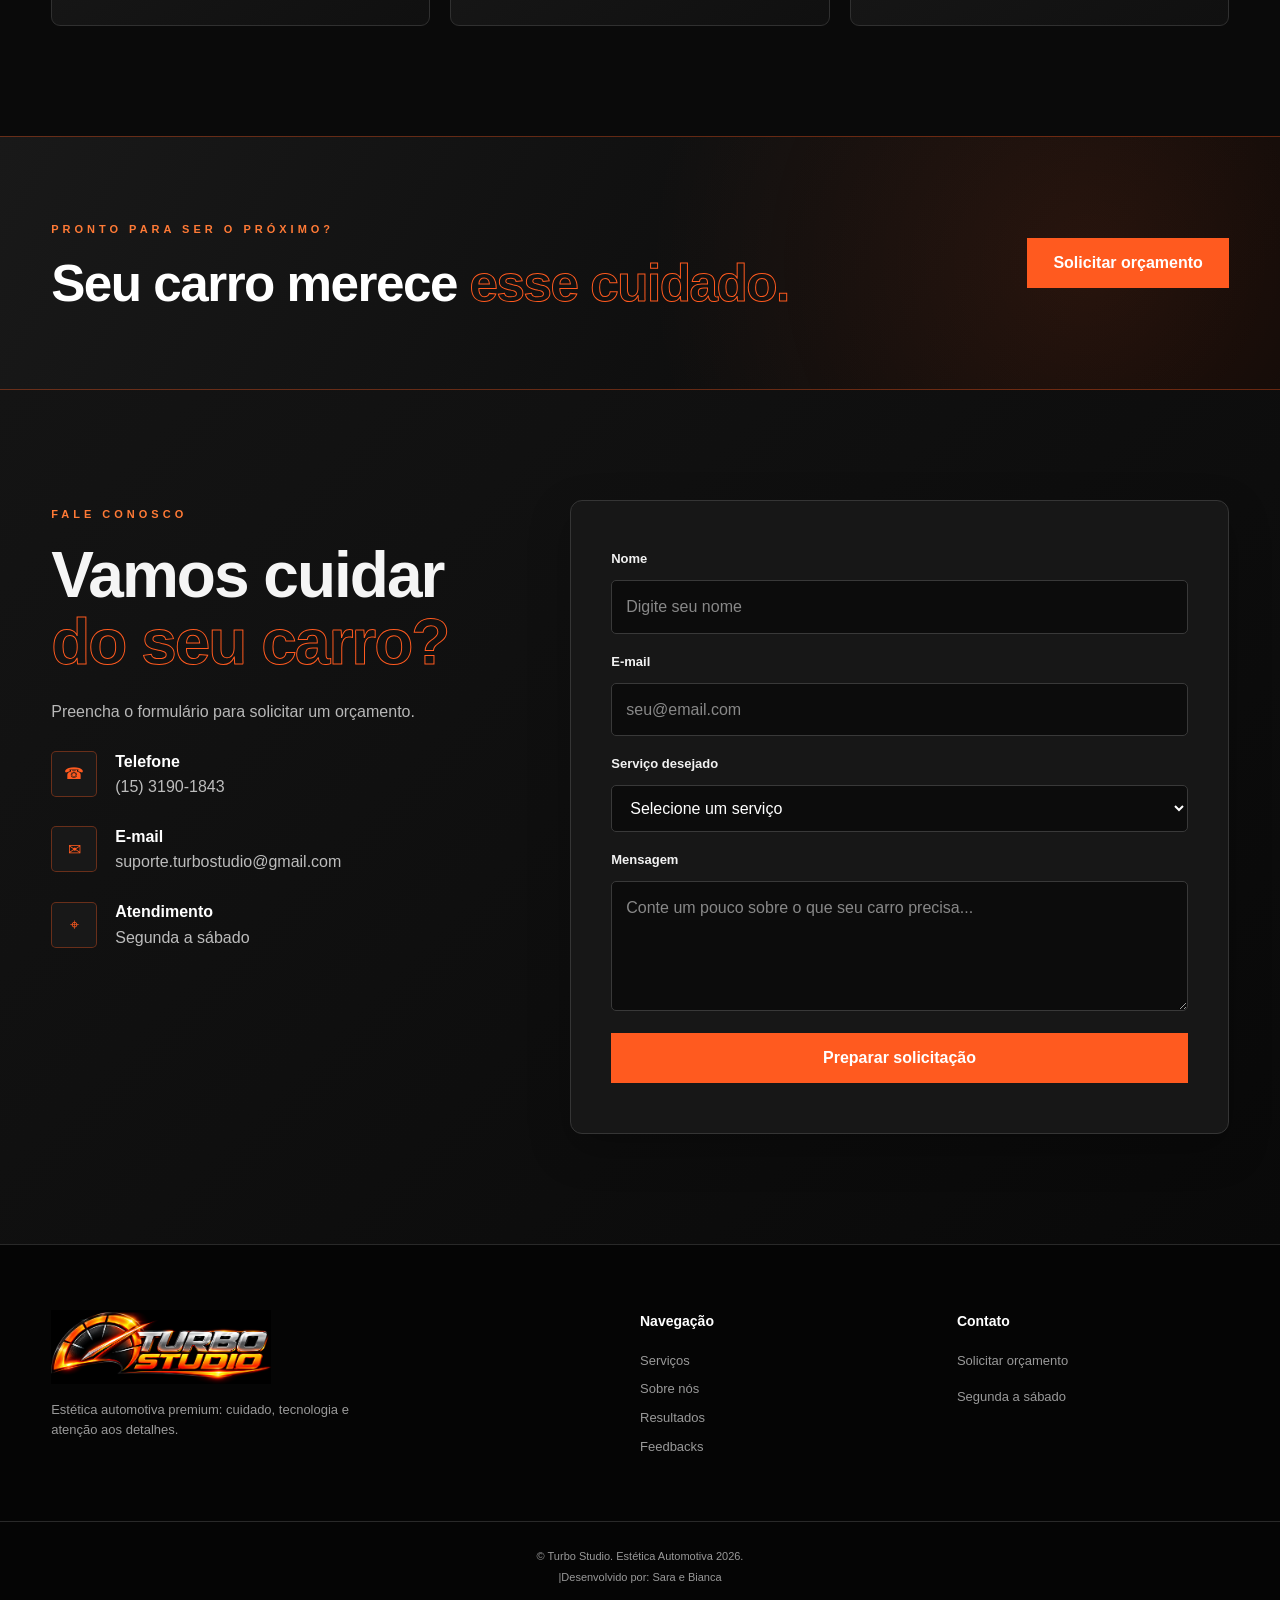
==== commit ee7c737a: "index.html" ====
--- a/index.html
+++ b/index.html
@@ -172,7 +172,7 @@
 <!-- BOTÃO FLUTUANTE DO WHATSAPP -->
 <a
   class="whatsapp-float"
-  href="Converse com Turbo Studio|Estética automotiva no WhatsApp: https://wa.me/551531901843."
+  href="https://wa.me/551531901843."
   target="_blank"
   rel="noopener noreferrer"
   aria-label="Conversar com a Turbo Studio pelo WhatsApp"
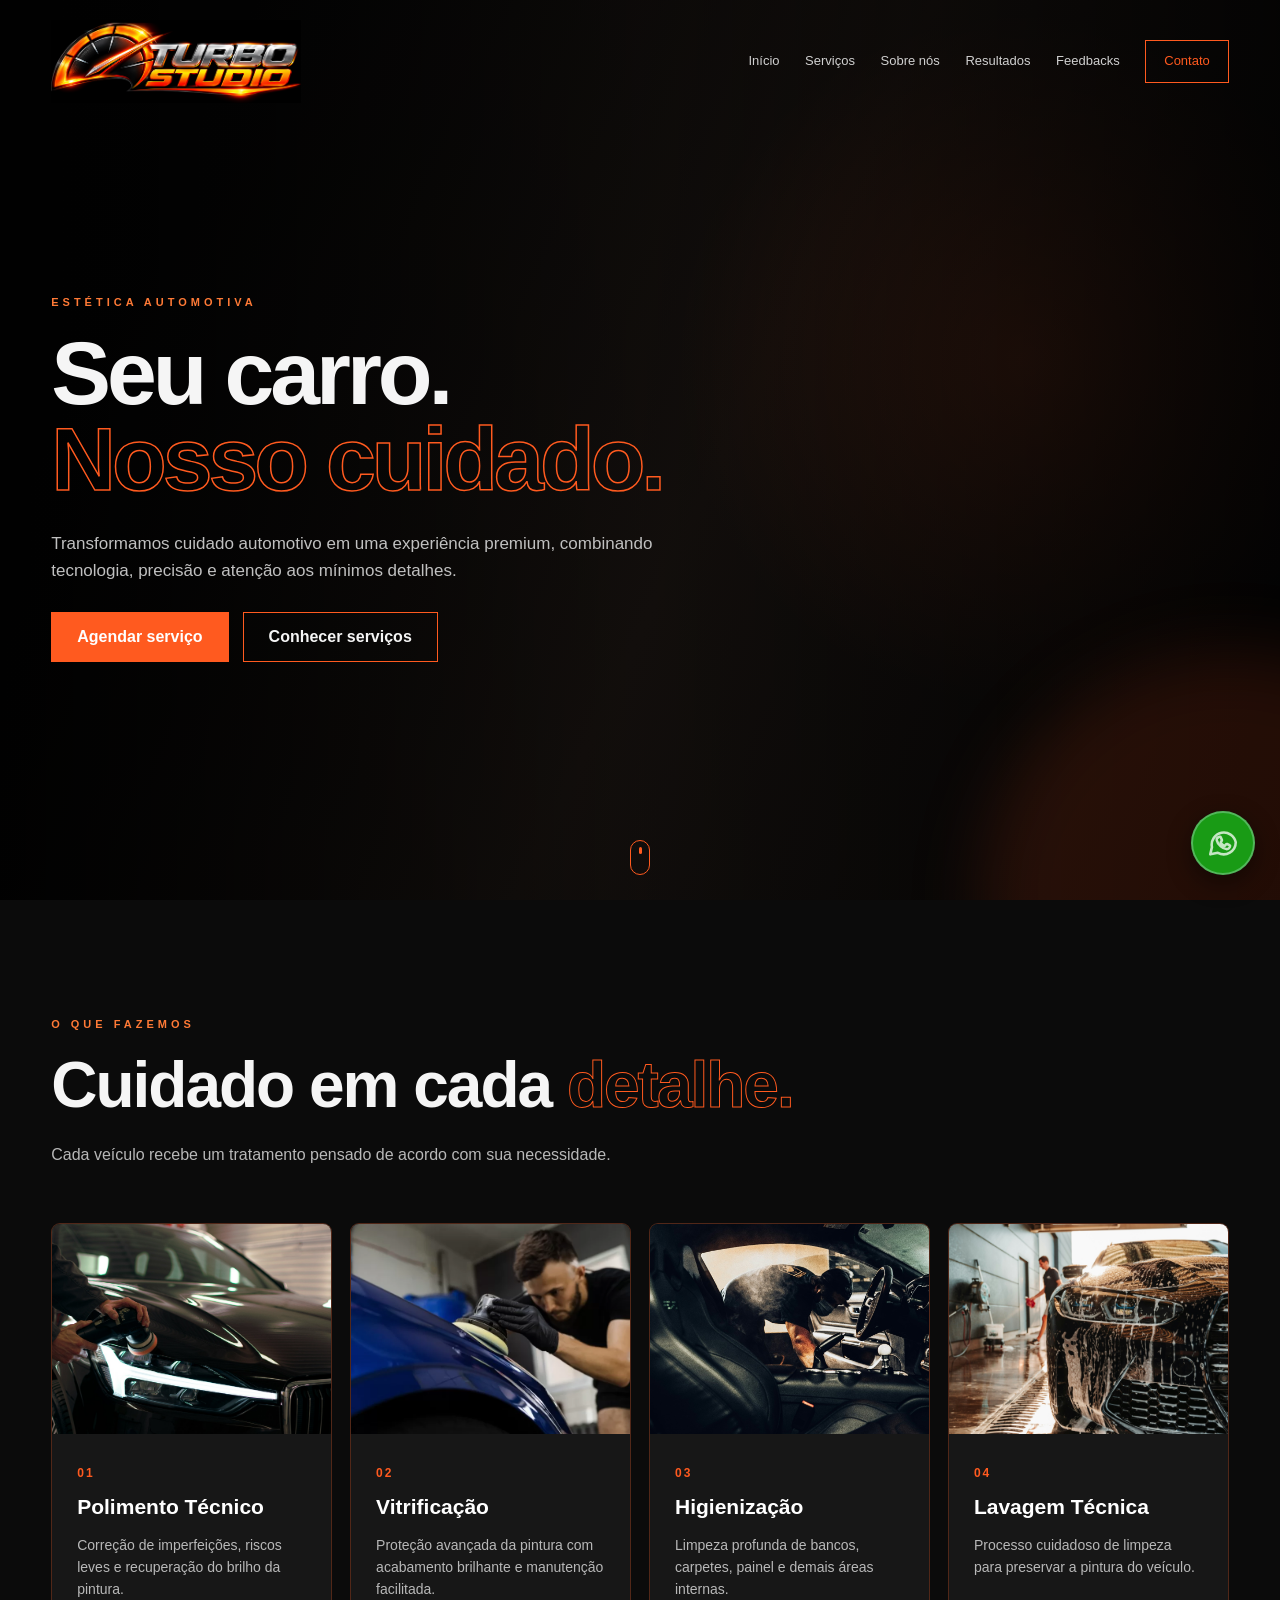
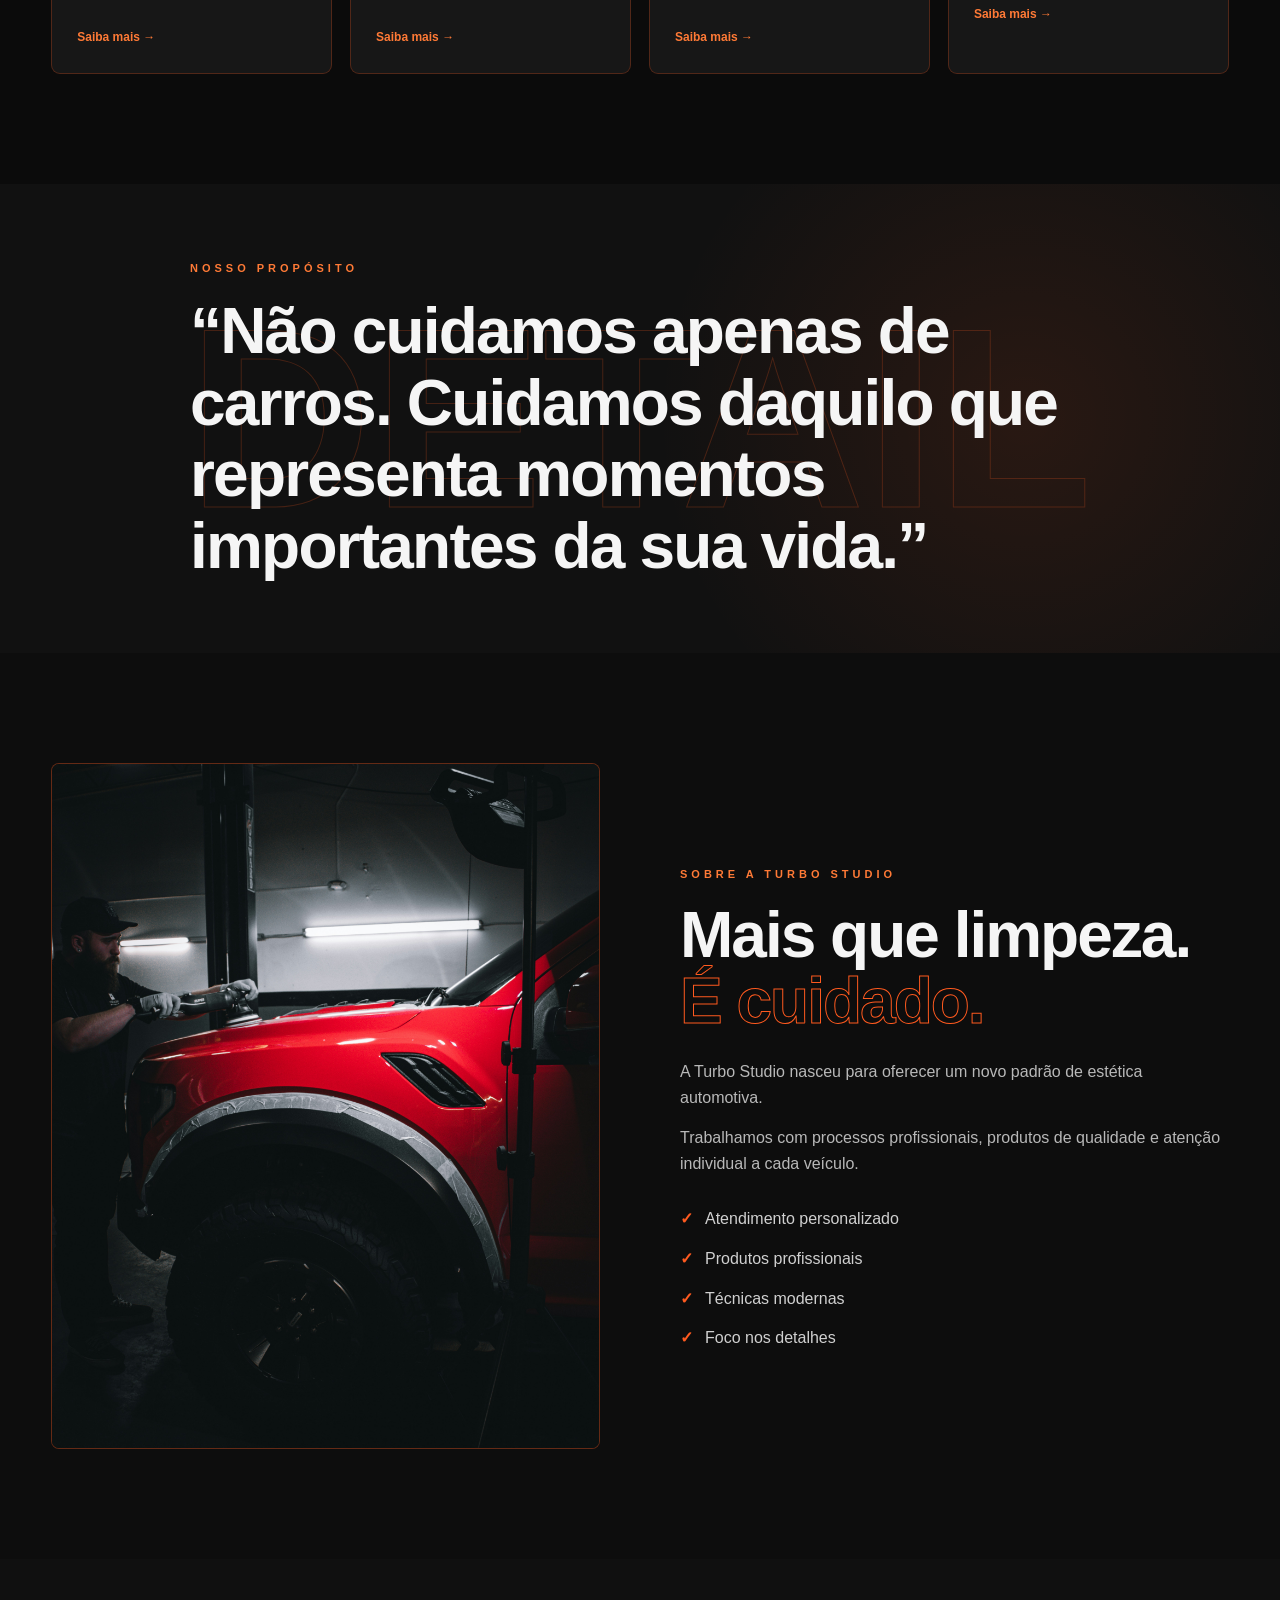
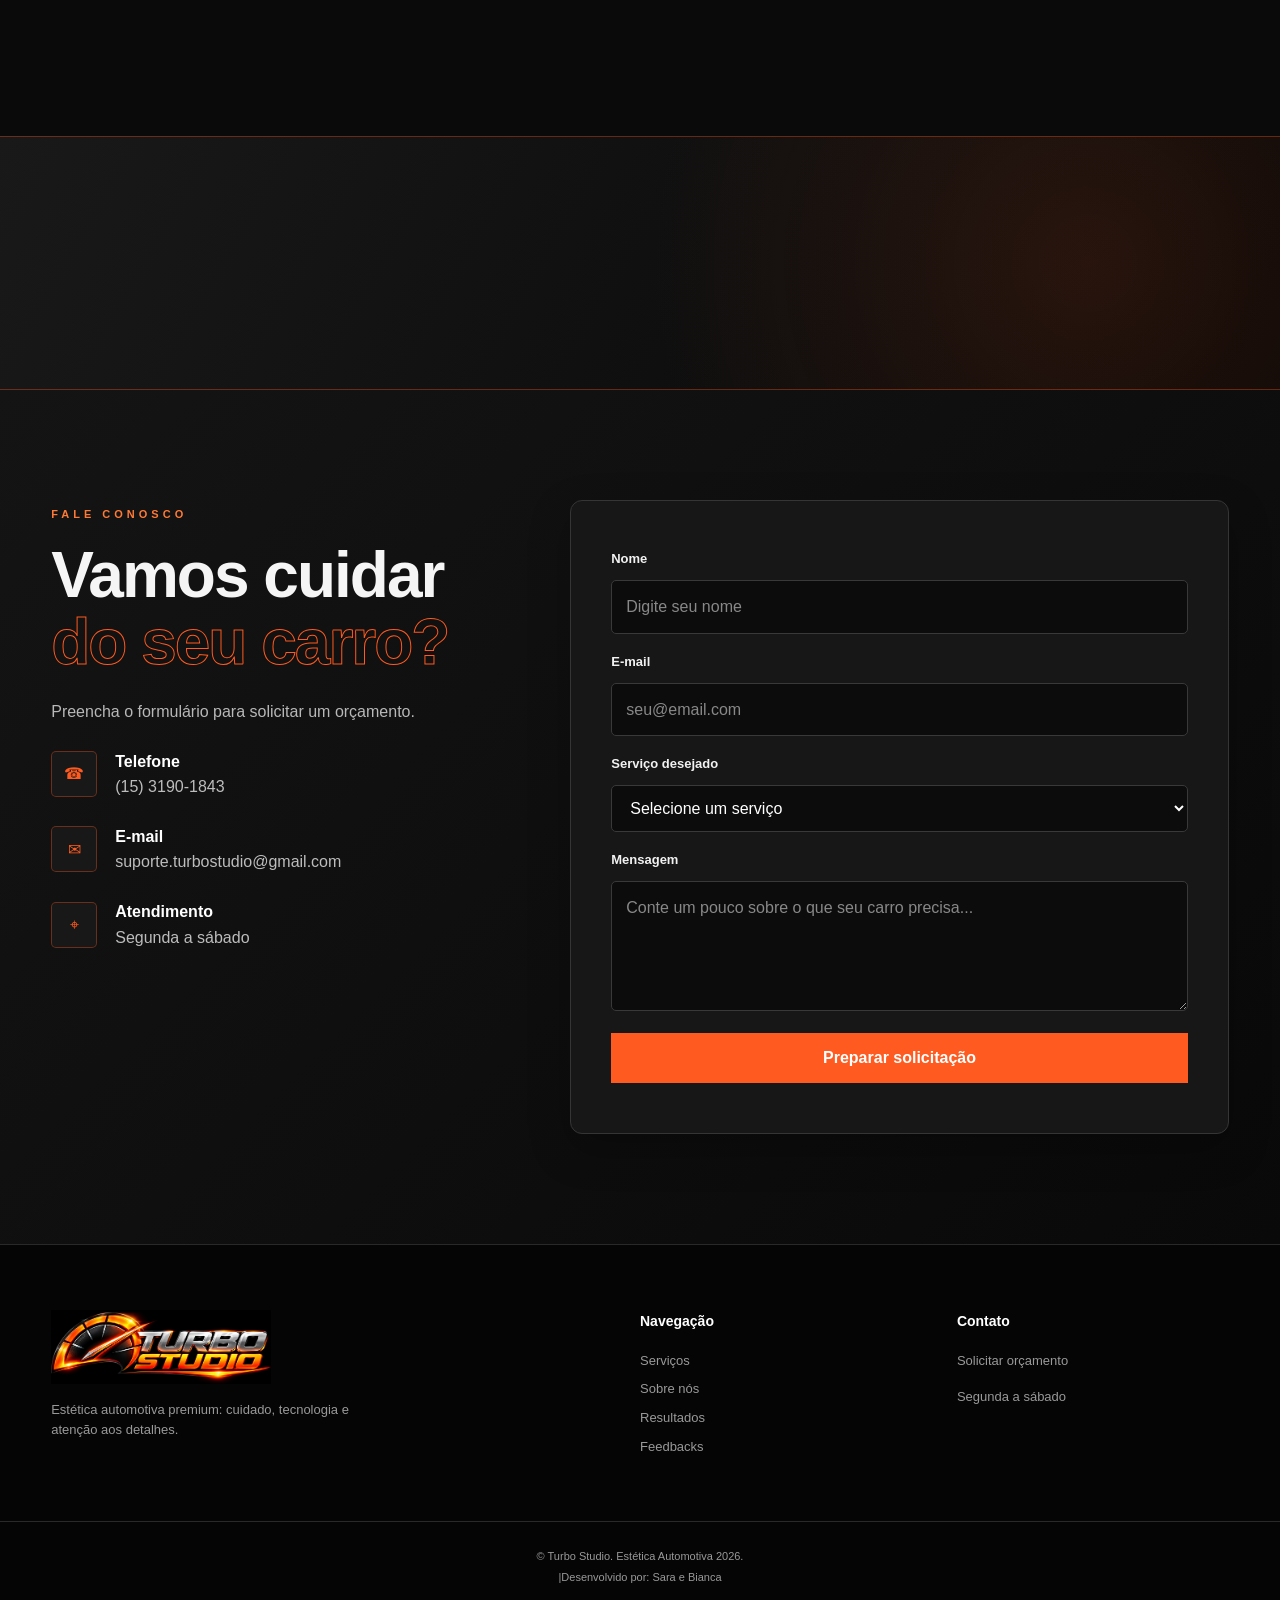
==== commit 12a67848: "index.html" ====
--- a/index.html
+++ b/index.html
@@ -172,7 +172,7 @@
 <!-- BOTÃO FLUTUANTE DO WHATSAPP -->
 <a
   class="whatsapp-float"
-  href="https://wa.me/551531901843."
+  href="https://wa.me/551531901843"
   target="_blank"
   rel="noopener noreferrer"
   aria-label="Conversar com a Turbo Studio pelo WhatsApp"
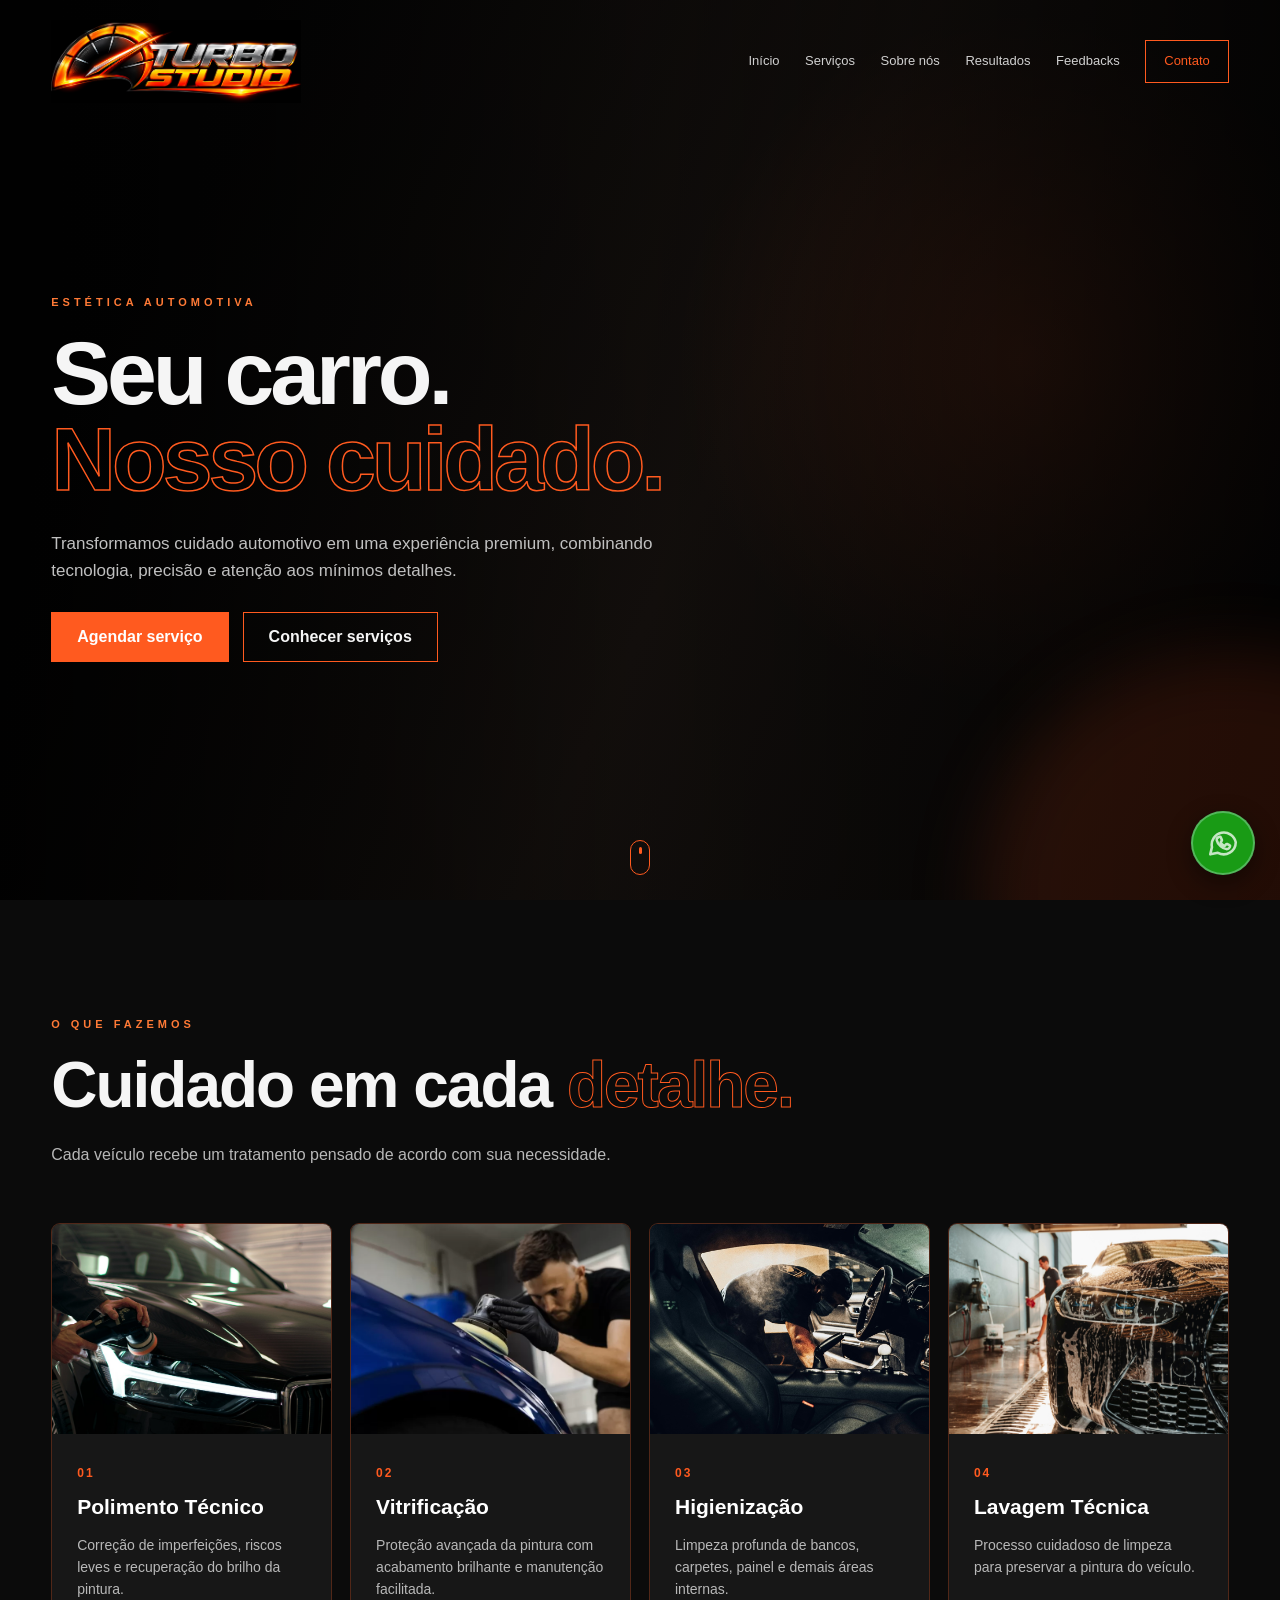
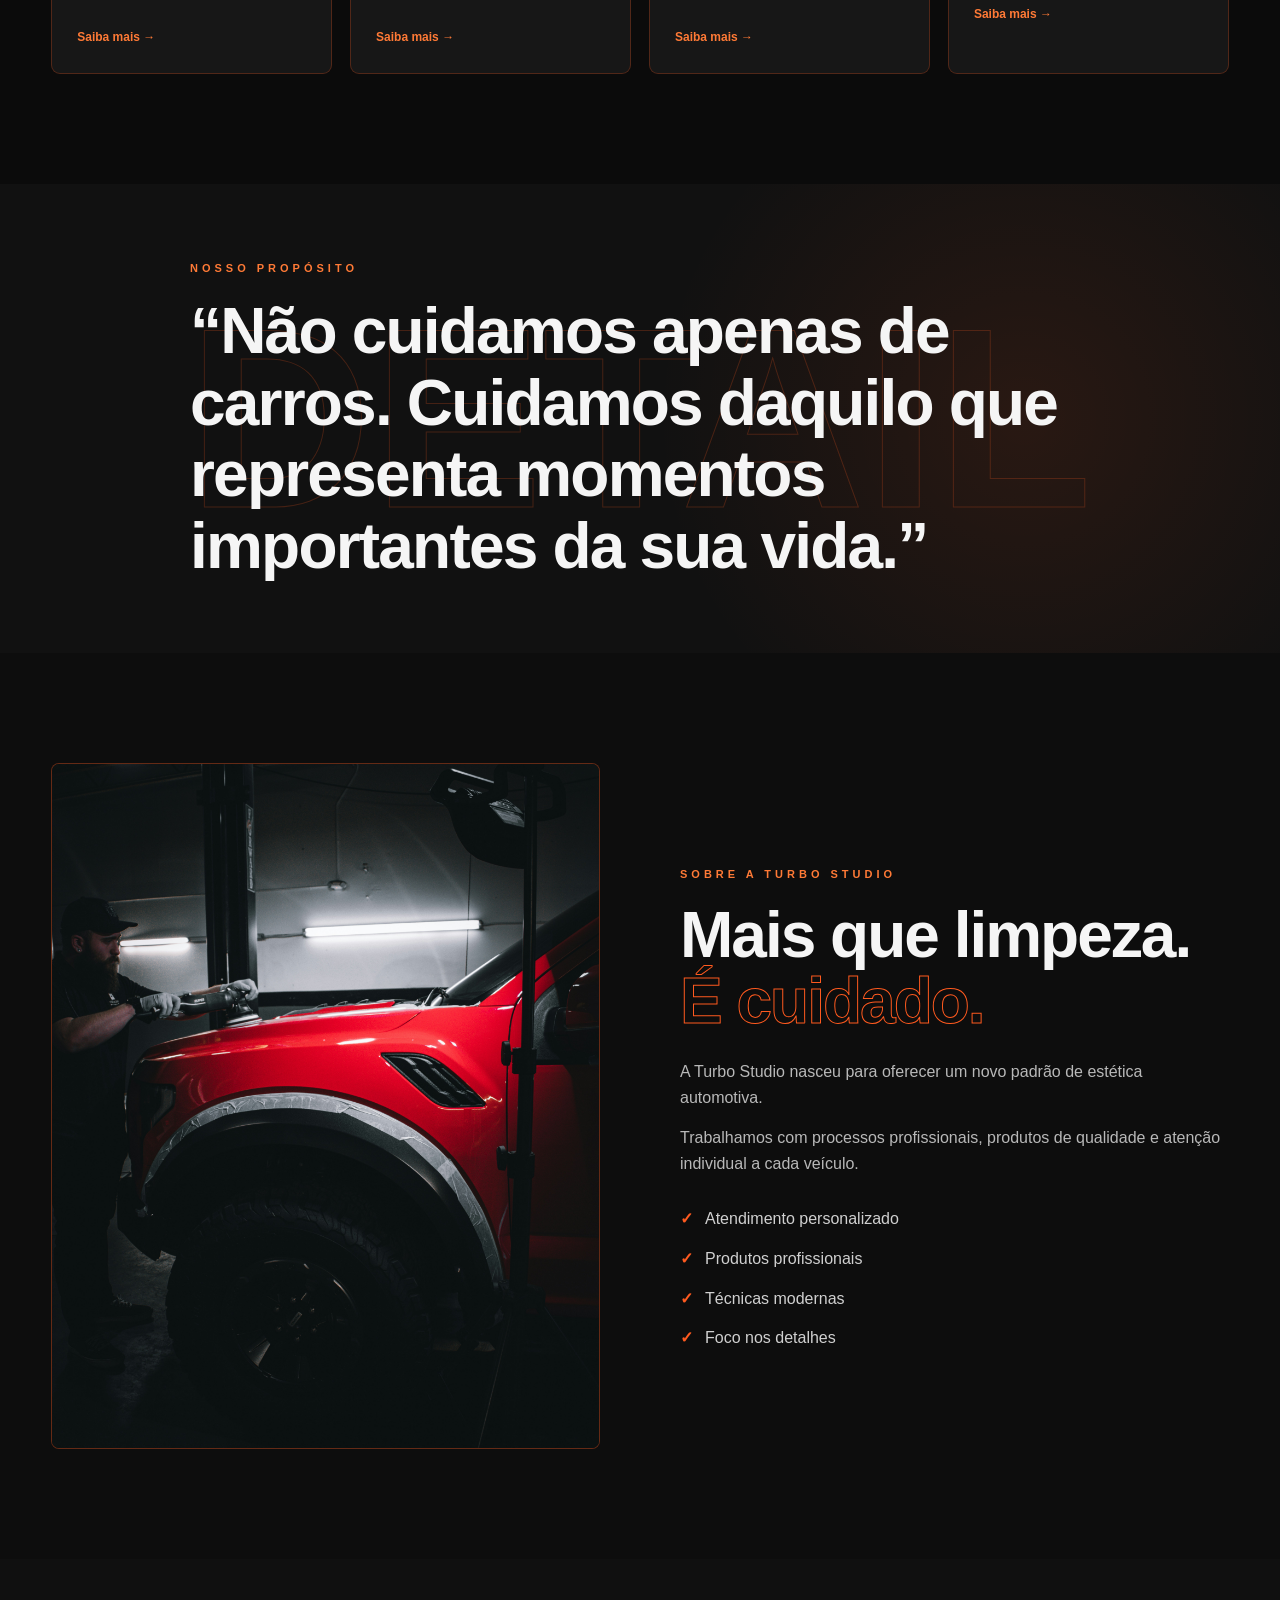
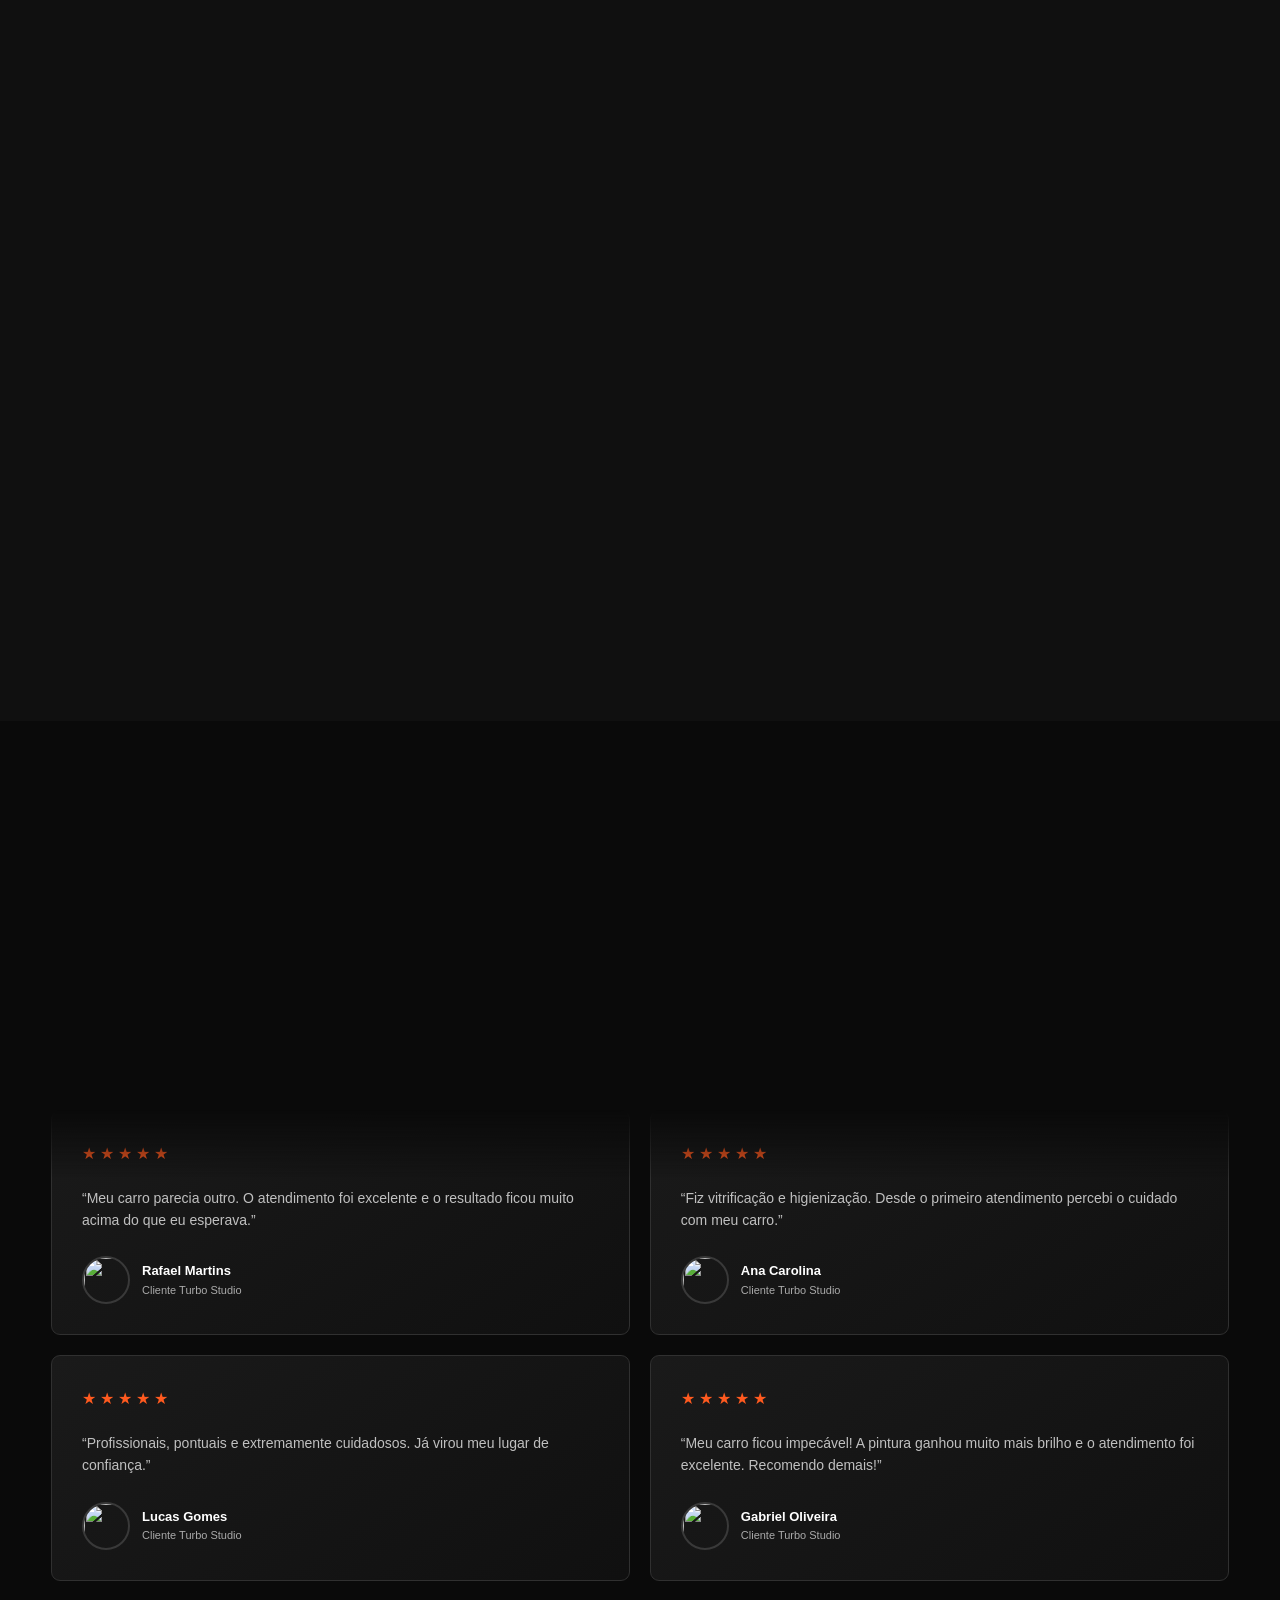
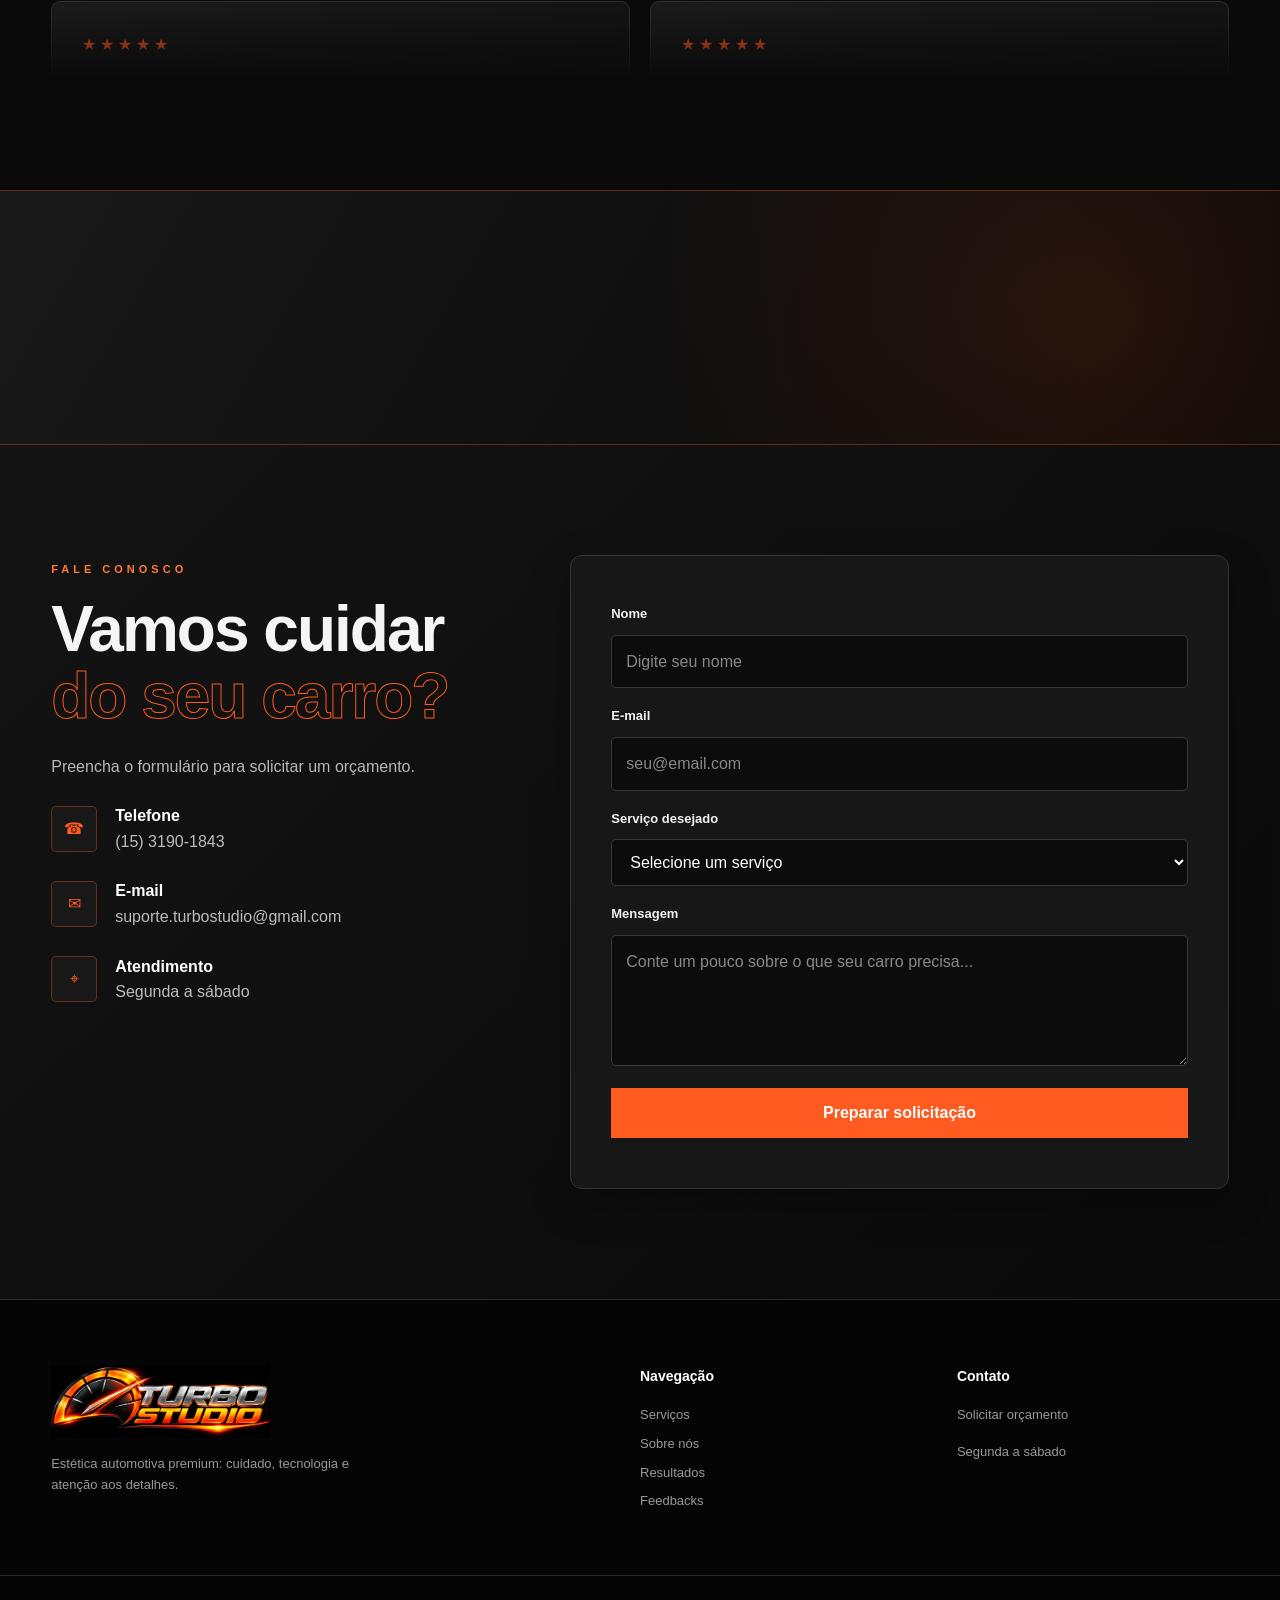
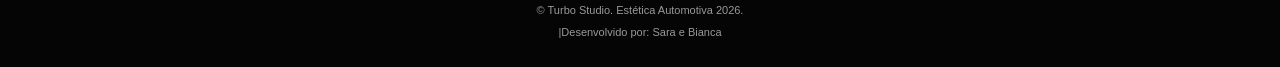
==== commit 54af6652: "index.html" ====
--- a/index.html
+++ b/index.html
@@ -95,24 +95,131 @@
       <div class="container"><div class="section-heading reveal"><span class="eyebrow">QUEM JÁ CONHECE</span>
         <h2 id="feedback-title">O que nossos <span>clientes dizem.</span>
     </h2><p>Experiências que mostram nosso cuidado em cada detalhe.</p></div>
-        <div class="testimonial-grid">
-          <article class="testimonial reveal"><div class="stars" aria-label="5 de 5 estrelas">★★★★★</div><p>“Meu carro parecia outro. O atendimento foi excelente e o resultado ficou muito acima do que eu esperava.”</p>
-            <div class="client"><img class="client-photo" src="https://randomuser.me/api/portraits/men/32.jpg" alt="" loading="lazy"><div><strong>Rafael Martins</strong>
-            <span>Cliente Turbo Studio</span></div></div></article>
-          <article class="testimonial reveal"><div class="stars" aria-label="5 de 5 estrelas">★★★★★</div><p>“Fiz vitrificação e higienização. Desde o primeiro atendimento percebi o cuidado com meu carro.”</p>
-            <div class="client"><img class="client-photo" src="https://randomuser.me/api/portraits/women/44.jpg" alt="" loading="lazy"><div><strong>Ana Carolina</strong><span>Cliente Turbo Studio</span></div>
-        </div></article>
-          <article class="testimonial reveal"><div class="stars" aria-label="5 de 5 estrelas">★★★★★</div><p>“Profissionais, pontuais e extremamente cuidadosos. Já virou meu lugar de confiança.”</p><div class="client"><img class="client-photo" src="https://randomuser.me/api/portraits/men/75.jpg" alt="" loading="lazy"><div><strong>Lucas Gomes</strong>
-            <span>Cliente Turbo Studio</span>
-        </div></div></article>
-          <article class="testimonial reveal"><div class="stars" aria-label="5 de 5 estrelas">★★★★★</div><p>“Meu carro ficou impecável! A pintura ganhou muito mais brilho e o atendimento foi excelente. Recomendo demais!”</p><div class="client"><img class="client-photo" src="https://i.pravatar.cc/100?img=12" alt="" loading="lazy"><div><strong>Gabriel Oliveira</strong>
-            <span>Cliente Turbo Studio</span>
-        </div></div></article>
-          <article class="testimonial reveal"><div class="stars" aria-label="5 de 5 estrelas">★★★★★</div><p>“Fiz a limpeza interna e fiquei impressionada com o resultado. O carro ficou muito cheiroso e com aparência de novo!”</p><div class="client"><img class="client-photo" src="https://i.pravatar.cc/100?img=47" alt="" loading="lazy"><div><strong>Mariana Costa</strong>
-            <span>Cliente Turbo Studio</span></div></div></article>
-          <article class="testimonial reveal"><div class="stars" aria-label="5 de 5 estrelas">★★★★★</div><p>“Serviço de qualidade, cuidado em cada detalhe e preço justo. Com certeza voltarei para fazer novas manutenções!”</p><div class="client"><img class="client-photo" src="https://i.pravatar.cc/100?img=13" alt="" loading="lazy"><div><strong>Pedro Henrique</strong>
-            <span>Cliente Turbo Studio</span>
-        </div></div></article>
+      <div class="testimonial-viewport">
+  <div class="testimonial-track">
+    <!-- PRIMEIRA LISTA: FEEDBACKS ORIGINAIS -->
+    <div class="testimonial-list">
+
+      <article class="testimonial">
+        <div class="stars" aria-label="5 de 5 estrelas">★★★★★</div>
+        <p>“Meu carro parecia outro. O atendimento foi excelente e o resultado ficou muito acima do que eu esperava.”</p>
+        <div class="client">
+          <img class="client-photo" src="https://randomuser.me/api/portraits/men/32.jpg" alt="" loading="lazy">
+          <div>
+            <strong>Rafael Martins</strong>
+            <span>Cliente Turbo Studio</span>
+          </div>
+        </div>
+      </article>
+      <article class="testimonial">
+        <div class="stars" aria-label="5 de 5 estrelas">★★★★★</div>
+        <p>“Fiz vitrificação e higienização. Desde o primeiro atendimento percebi o cuidado com meu carro.”</p>
+        <div class="client">
+          <img class="client-photo" src="https://randomuser.me/api/portraits/women/44.jpg" alt="" loading="lazy">
+          <div>
+            <strong>Ana Carolina</strong>
+            <span>Cliente Turbo Studio</span>
+          </div>
+        </div>
+      </article>
+      <article class="testimonial">
+        <div class="stars" aria-label="5 de 5 estrelas">★★★★★</div>
+        <p>“Profissionais, pontuais e extremamente cuidadosos. Já virou meu lugar de confiança.”</p>
+        <div class="client">
+          <img class="client-photo" src="https://randomuser.me/api/portraits/men/75.jpg" alt="" loading="lazy">
+          <div>
+            <strong>Lucas Gomes</strong>
+            <span>Cliente Turbo Studio</span>
+          </div>
+        </div>
+      </article>
+      <article class="testimonial">
+        <div class="stars" aria-label="5 de 5 estrelas">★★★★★</div>
+        <p>“Meu carro ficou impecável! A pintura ganhou muito mais brilho e o atendimento foi excelente. Recomendo demais!”</p>
+        <div class="client">
+          <img class="client-photo" src="https://i.pravatar.cc/100?img=12" alt="" loading="lazy">
+          <div>
+            <strong>Gabriel Oliveira</strong>
+            <span>Cliente Turbo Studio</span>
+          </div>
+        </div>
+      </article>
+      <article class="testimonial">
+        <div class="stars" aria-label="5 de 5 estrelas">★★★★★</div>
+        <p>“Fiz a limpeza interna e fiquei impressionada com o resultado. O carro ficou muito cheiroso e com aparência de novo!”</p>
+        <div class="client">
+          <img class="client-photo" src="https://i.pravatar.cc/100?img=47" alt="" loading="lazy">
+          <div>
+            <strong>Mariana Costa</strong>
+            <span>Cliente Turbo Studio</span>
+          </div>
+        </div>
+      </article>
+      <article class="testimonial">
+        <div class="stars" aria-label="5 de 5 estrelas">★★★★★</div>
+        <p>“Serviço de qualidade, cuidado em cada detalhe e preço justo. Com certeza voltarei para fazer novas manutenções!”</p>
+        <div class="client">
+          <img class="client-photo" src="https://i.pravatar.cc/100?img=13" alt="" loading="lazy">
+          <div>
+            <strong>Pedro Henrique</strong>
+            <span>Cliente Turbo Studio</span>
+          </div>
+        </div>
+      </article>
+    </div>
+    <!-- SEGUNDA LISTA: CÓPIAS PARA ANIMAÇÃO INFINITA -->
+    <div class="testimonial-list" aria-hidden="true">
+      <article class="testimonial">
+        <div class="stars">★★★★★</div>
+        <p>“Meu carro parecia outro. O atendimento foi excelente e o resultado ficou muito acima do que eu esperava.”</p>
+        <div class="client">
+          <img class="client-photo" src="https://randomuser.me/api/portraits/men/32.jpg" alt="">
+          <div><strong>Rafael Martins</strong><span>Cliente Turbo Studio</span></div>
+        </div>
+      </article>
+      <article class="testimonial">
+        <div class="stars">★★★★★</div>
+        <p>“Fiz vitrificação e higienização. Desde o primeiro atendimento percebi o cuidado com meu carro.”</p>
+        <div class="client">
+          <img class="client-photo" src="https://randomuser.me/api/portraits/women/44.jpg" alt="">
+          <div><strong>Ana Carolina</strong><span>Cliente Turbo Studio</span></div>
+        </div>
+      </article>
+      <article class="testimonial">
+        <div class="stars">★★★★★</div>
+        <p>“Profissionais, pontuais e extremamente cuidadosos. Já virou meu lugar de confiança.”</p>
+        <div class="client">
+          <img class="client-photo" src="https://randomuser.me/api/portraits/men/75.jpg" alt="">
+          <div><strong>Lucas Gomes</strong><span>Cliente Turbo Studio</span></div>
+        </div>
+      </article>
+      <article class="testimonial">
+        <div class="stars">★★★★★</div>
+        <p>“Meu carro ficou impecável! A pintura ganhou muito mais brilho e o atendimento foi excelente. Recomendo demais!”</p>
+        <div class="client">
+          <img class="client-photo" src="https://i.pravatar.cc/100?img=12" alt="">
+          <div><strong>Gabriel Oliveira</strong><span>Cliente Turbo Studio</span></div>
+        </div>
+      </article>
+      <article class="testimonial">
+        <div class="stars">★★★★★</div>
+        <p>“Fiz a limpeza interna e fiquei impressionada com o resultado. O carro ficou muito cheiroso e com aparência de novo!”</p>
+        <div class="client">
+          <img class="client-photo" src="https://i.pravatar.cc/100?img=47" alt="">
+          <div><strong>Mariana Costa</strong><span>Cliente Turbo Studio</span></div>
+        </div>
+      </article>
+      <article class="testimonial">
+        <div class="stars">★★★★★</div>
+        <p>“Serviço de qualidade, cuidado em cada detalhe e preço justo. Com certeza voltarei para fazer novas manutenções!”</p>
+        <div class="client">
+          <img class="client-photo" src="https://i.pravatar.cc/100?img=13" alt="">
+          <div><strong>Pedro Henrique</strong><span>Cliente Turbo Studio</span></div>
+        </div>
+      </article>
+    </div>
+  </div>
+</div>
         </div>
       </div>
     </section>
--- a/style.css
+++ b/style.css
@@ -602,26 +602,55 @@
     font-weight: 900;
     letter-spacing: 1px;
 }
-
-/* FEEDBACKS */
-.testimonials { background: #0A0A0A; }
-.testimonial-grid {
+/* =========================================
+   FEEDBACKS — ANIMAÇÃO VERTICAL INFINITA
+========================================= */
+.testimonials {
+    background: #0A0A0A;
+}
+.testimonial-viewport {
+    position: relative;
+    height: 570px;
+    overflow: hidden;
+    -webkit-mask-image: linear-gradient(
+        to bottom,
+        transparent 0%,
+        black 12%,
+        black 88%,
+        transparent 100%
+    );
+    mask-image: linear-gradient(
+        to bottom,
+        transparent 0%,
+        black 12%,
+        black 88%,
+        transparent 100%
+    );
+}
+.testimonial-track {
+    display: flex;
+    flex-direction: column;
+    animation: feedbackScroll 40s linear infinite;
+    will-change: transform;
+}
+.testimonial-list {
     display: grid;
-    grid-template-columns: repeat(3, minmax(0, 1fr));
+    grid-template-columns: repeat(2, minmax(0, 1fr));
     gap: 20px;
+    padding-bottom: 20px;
 }
 .testimonial {
     min-width: 0;
+    width: 100%;
     padding: 30px;
     background: linear-gradient(145deg, #1A1A1A, #101010);
     border: 1px solid #303030;
     border-radius: 9px;
-    transition: transform .35s ease, border-color .35s ease, box-shadow .35s ease;
+    transition: border-color .35s ease, box-shadow .35s ease;
 }
 .testimonial:hover {
-    transform: translateY(-7px);
     border-color: var(--turbo-orange);
-    box-shadow: 0 12px 30px rgba(255,90,31,.09);
+    box-shadow: 0 12px 30px rgba(255,90,31,.12);
 }
 .stars {
     margin-bottom: 20px;
@@ -638,8 +667,8 @@
     align-items: center;
     gap: 12px;
 }
-.client-photo,
-.avatar {
+
+.client-photo {
     display: block;
     flex-shrink: 0;
     width: 48px;
@@ -647,19 +676,64 @@
     object-fit: cover;
     border: 2px solid #393939;
     border-radius: 50%;
-    background: #222;
-    transition: filter .3s ease, border-color .3s ease, transform .3s ease;
-}
-.testimonial:hover .client-photo {
-    filter: grayscale(0%);
-    border-color: var(--turbo-orange);
-    transform: scale(1.04);
 }
 .client strong,
-.client span { display: block; }
-.client strong { color: #fff; font-size: 13px; }
-.client span { color: #AAA; font-size: 11px; }
-
+.client span {
+    display: block;
+}
+.client strong {
+    color: #fff;
+    font-size: 13px;
+}
+
+.client span {
+    color: #AAA;
+    font-size: 11px;
+}
+/* MOVIMENTO CONTÍNUO */
+@keyframes feedbackScroll {
+    from {
+        transform: translateY(0);
+    }
+    to {
+        transform: translateY(-50%);
+    }
+}
+/* PAUSA AO PASSAR O MOUSE */
+.testimonial-viewport:hover .testimonial-track {
+    animation-play-state: paused;
+}
+/* CELULARES */
+
+@media (max-width: 800px) {
+    .testimonial-viewport {
+        height: 520px;
+    }
+    .testimonial-list {
+        grid-template-columns: 1fr;
+        gap: 18px;
+        padding-bottom: 18px;
+    }
+    .testimonial-track {
+        animation-duration: 45s;
+    }
+}
+
+/* ACESSIBILIDADE */
+@media (prefers-reduced-motion: reduce) {
+    .testimonial-viewport {
+        height: auto;
+        overflow: visible;
+        mask-image: none;
+        -webkit-mask-image: none;
+    }
+    .testimonial-track {
+        animation: none;
+    }
+    .testimonial-list[aria-hidden="true"] {
+        display: none;
+    }
+}
 /* CHAMADA PARA AGENDAMENTO */
 .cta {
     padding: 78px 0;
@@ -806,7 +880,6 @@
     margin: 4px auto;
     font-size: 11px;
 }
-
 /* BOTÃO VOLTAR AO TOPO */
 .top-btn {
     position: fixed;
@@ -943,9 +1016,7 @@
         scroll-behavior: auto !important;
     }
 }
-
 /* WHATSAPP PREMIUM — TURBO STUDIO */
-
 .whatsapp-float {
     position: fixed;
     right: 25px;
